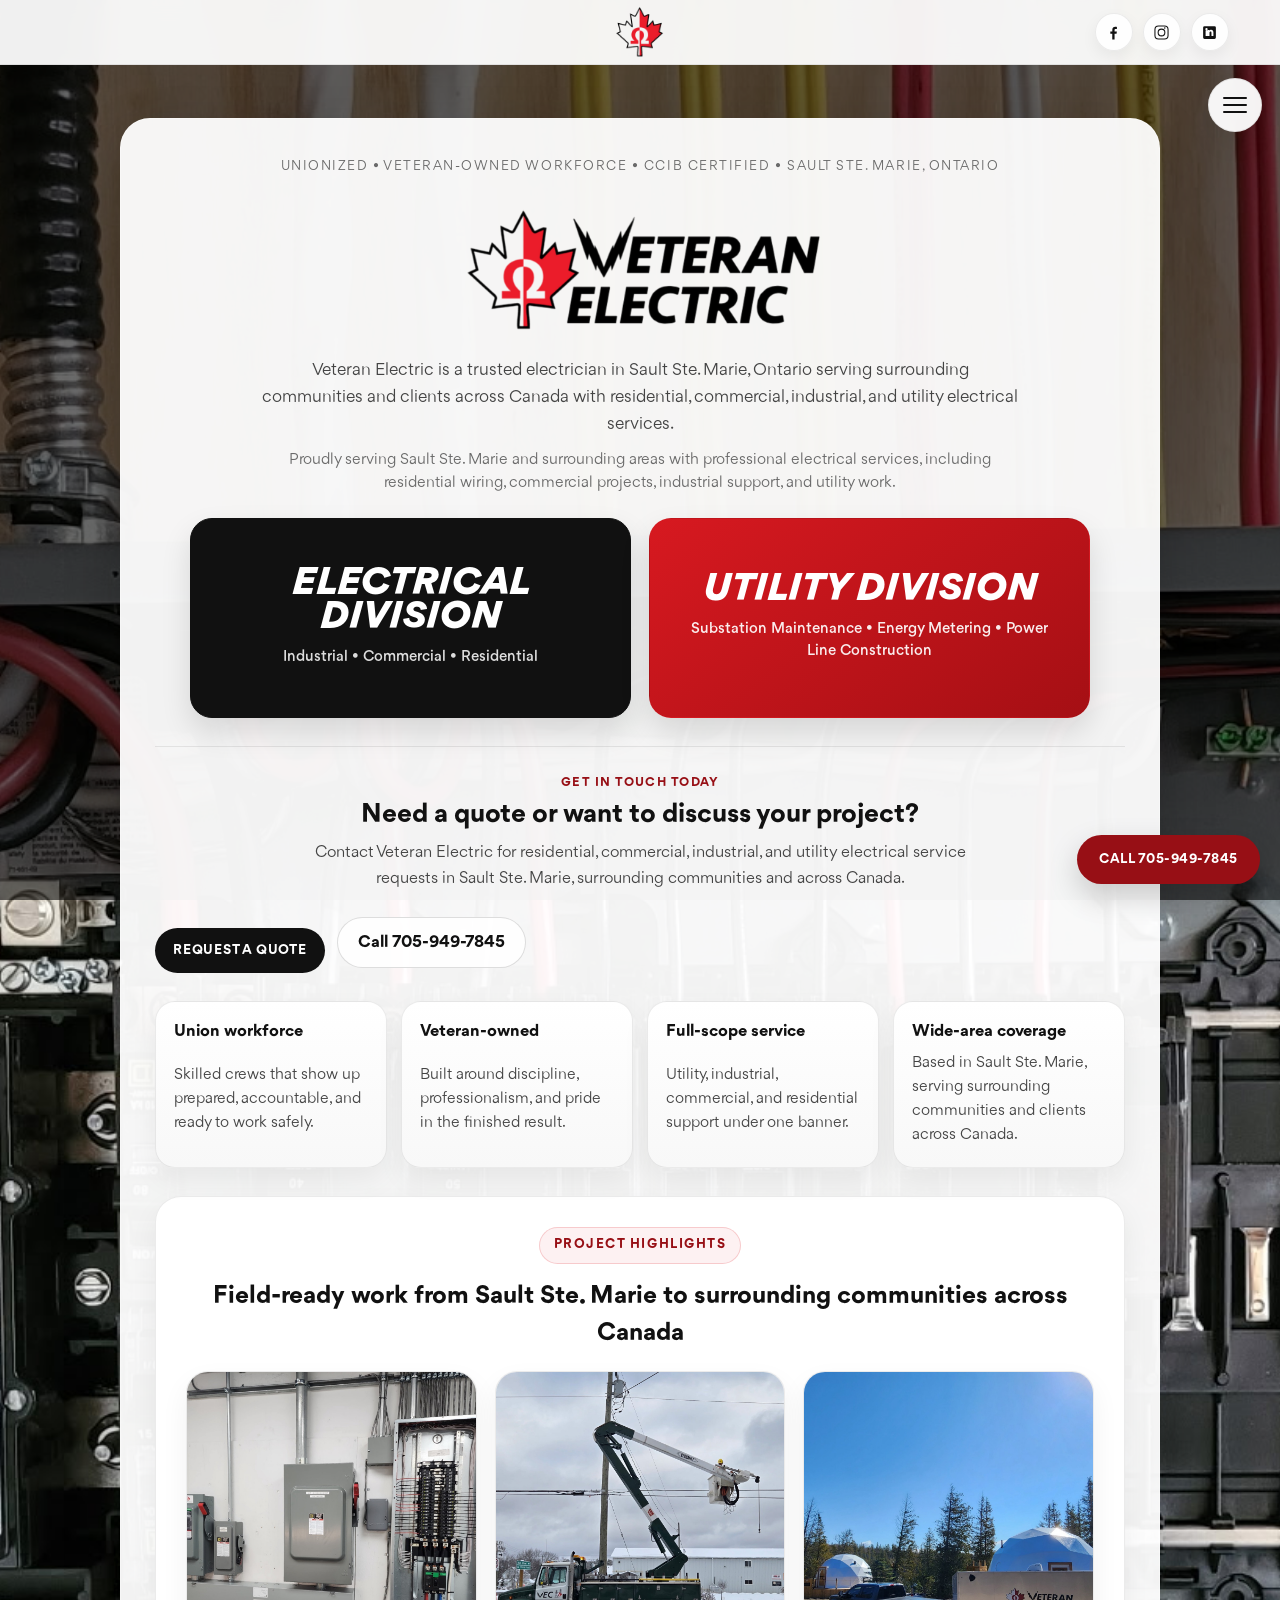
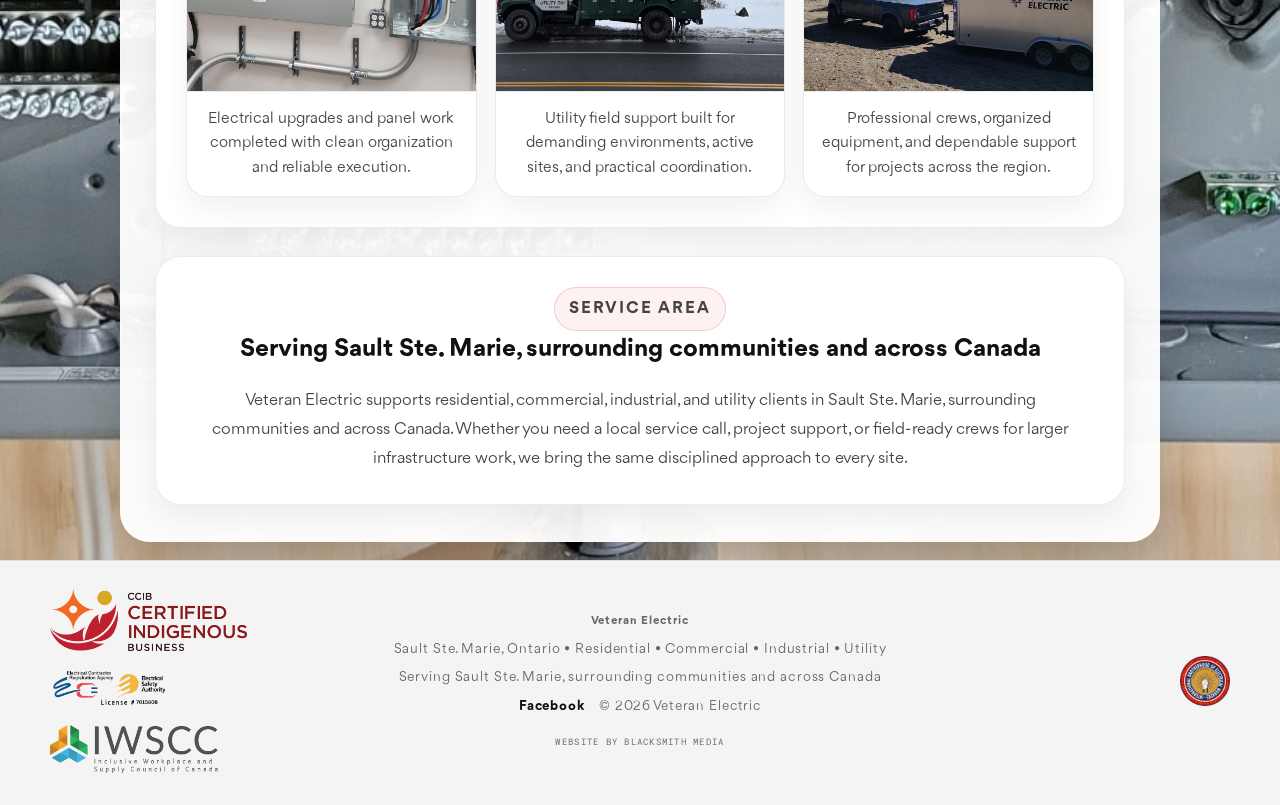
==== index.html @ 195249bc "Reduce page lag and refresh assets" ====
<!DOCTYPE html>
<html lang="en">
<head>
  <meta charset="UTF-8" />
  <meta name="viewport" content="width=device-width, initial-scale=1.0" />

  <title>Electrician in Sault Ste. Marie | Veteran Electric</title>
  <meta name="description" content="Veteran Electric is a trusted electrician in Sault Ste. Marie serving surrounding communities and clients across Canada with residential, commercial, industrial, and utility electrical services." />
  <meta name="robots" content="index, follow" />
  <meta name="theme-color" content="#d71920" />
  <link rel="canonical" href="https://veteranelectric.ca/" />

  <meta property="og:title" content="Electrician in Sault Ste. Marie | Veteran Electric" />
  <meta property="og:description" content="Trusted electrician in Sault Ste. Marie for residential, commercial, industrial, and utility electrical services." />
  <meta property="og:type" content="website" />
  <meta property="og:url" content="https://veteranelectric.ca/" />
  <meta property="og:image" content="https://veteranelectric.ca/veteranlogo.png" />

  <link href="https://fonts.googleapis.com/css2?family=Rajdhani:wght@600;700&display=swap" rel="stylesheet">
  <link href="https://fonts.googleapis.com/css2?family=Roboto+Mono:wght@400;500&display=swap" rel="stylesheet">

  <link rel="stylesheet" href="styles.css?v=20260420c" />
  <link rel="icon" type="image/png" href="favicon.png" />
  <link rel="apple-touch-icon" href="apple-touch-icon.png" />
  <link rel="manifest" href="site.webmanifest" />

  <script type="application/ld+json">
  {
    "@context": "https://schema.org",
    "@type": "Electrician",
    "name": "Veteran Electric",
    "url": "https://veteranelectric.ca/",
    "logo": "https://veteranelectric.ca/veteranlogo.png",
    "image": "https://veteranelectric.ca/veteranlogo.png",
    "telephone": "+1-705-949-7845",
    "sameAs": [
      "https://www.facebook.com/VeteranElectricCorp",
      "https://www.instagram.com/veteranelectric2022",
      "https://www.linkedin.com/company/veteran-electric-corp"
    ],
    "openingHoursSpecification": [
      {
        "@type": "OpeningHoursSpecification",
        "dayOfWeek": [
          "Monday",
          "Tuesday",
          "Wednesday",
          "Thursday",
          "Friday"
        ],
        "opens": "08:00",
        "closes": "20:00"
      },
      {
        "@type": "OpeningHoursSpecification",
        "dayOfWeek": "Saturday",
        "description": "By appointment"
      }
    ],
    "areaServed": [
      {
        "@type": "City",
        "name": "Sault Ste. Marie"
      },
      {
        "@type": "AdministrativeArea",
        "name": "Ontario"
      }
    ],
    "address": {
      "@type": "PostalAddress",
      "addressLocality": "Sault Ste. Marie",
      "addressRegion": "ON",
      "addressCountry": "CA"
    }
  }
  </script>
  <script type="application/ld+json">
  {
    "@context": "https://schema.org",
    "@type": "Organization",
    "name": "Veteran Electric",
    "url": "https://veteranelectric.ca/",
    "logo": "https://veteranelectric.ca/veteranlogo.png",
    "email": "recruitment@veteranelectric.ca",
    "telephone": "+1-705-949-7845",
    "sameAs": [
      "https://www.facebook.com/VeteranElectricCorp",
      "https://www.instagram.com/veteranelectric2022",
      "https://www.linkedin.com/company/veteran-electric-corp"
    ],
    "areaServed": [
      "Sault Ste. Marie",
      "Surrounding Communities",
      "Canada"
    ]
  }
  </script>
</head>

<body class="landing-page">
  <a class="skip-link" href="#main-content">Skip to content</a>

  <!-- TOP BANNER -->
  <header class="top-banner">
    <div class="banner-inner">
      <div></div>

      <a href="./" class="banner-logo-link">
        <img src="veteranlogo2.png" alt="Veteran Electric banner logo" class="banner-logo" width="512" height="512" decoding="async" />
      </a>

      <div class="top-social">
        <a href="https://www.facebook.com/VeteranElectricCorp" target="_blank" rel="noopener" aria-label="Facebook">
          <svg viewBox="0 0 24 24" aria-hidden="true">
            <path d="M13.5 22v-8.2h2.8l.42-3.2H13.5V8.56c0-.93.26-1.56 1.6-1.56h1.7V4.13c-.29-.04-1.28-.13-2.43-.13-2.41 0-4.06 1.47-4.06 4.18v2.42H7.5v3.2h2.76V22h3.24z"/>
          </svg>
        </a>
        <!-- Instagram -->
        <a href="https://www.instagram.com/veteranelectric2022" target="_blank" rel="noopener" aria-label="Instagram">
          <svg viewBox="0 0 24 24" aria-hidden="true">
            <path d="M7.75 2h8.5A5.75 5.75 0 0 1 22 7.75v8.5A5.75 5.75 0 0 1 16.25 22h-8.5A5.75 5.75 0 0 1 2 16.25v-8.5A5.75 5.75 0 0 1 7.75 2zm0 1.5A4.25 4.25 0 0 0 3.5 7.75v8.5A4.25 4.25 0 0 0 7.75 20.5h8.5a4.25 4.25 0 0 0 4.25-4.25v-8.5A4.25 4.25 0 0 0 16.25 3.5h-8.5zm8.88 1.12a1.13 1.13 0 1 1 0 2.26 1.13 1.13 0 0 1 0-2.26zM12 6.5A5.5 5.5 0 1 1 6.5 12 5.5 5.5 0 0 1 12 6.5zm0 1.5A4 4 0 1 0 16 12a4 4 0 0 0-4-4z"/>
          </svg>
        </a>

        <!-- LinkedIn -->
        <a href="https://www.linkedin.com/company/veteran-electric-corp" target="_blank" rel="noopener" aria-label="LinkedIn">
          <svg viewBox="0 0 24 24" aria-hidden="true">
            <path d="M19 3A2 2 0 0 1 21 5v14a2 2 0 0 1-2 2H5a2 2 0 0 1-2-2V5a2 2 0 0 1 2-2h14zm-9.75 6.25H6.5V17h2.75V9.25zM7.88 5.75a1.63 1.63 0 1 0 0 3.25 1.63 1.63 0 0 0 0-3.25zM17.5 11.9c0-2.47-1.32-3.62-3.08-3.62-1.42 0-2.06.78-2.4 1.33v-1.14H9.25c.03.72 0 8.53 0 8.53H12v-4.76c0-.25.02-.51.09-.69.2-.51.66-1.03 1.36-1.03.96 0 1.34.76 1.34 1.88V17h2.71v-5.1z"/>
          </svg>
        </a>
      </div>
    </div>
  </header>

  <!-- NAV -->
  <header class="site-header">
    <button class="menu-toggle" aria-label="Open menu" aria-expanded="false" aria-controls="site-menu" type="button">
      <span></span>
      <span></span>
      <span></span>
    </button>

    <nav class="site-menu" id="site-menu">
      <a href="./about/">About</a>
      <a href="./electrical/">Electrical Division</a>
      <a href="./utility/">Utility Division</a>
      <a href="./careers/">Careers</a>
      <a href="./contact/">Contact</a>
      <a class="menu-cta" href="./contact/">Request a Quote</a>
    </nav>
  </header>

  <!-- HERO -->
  <main class="landing-shell" id="main-content">
    <section class="hero">
      <div class="hero-inner">

        <p class="eyebrow">UNIONIZED • VETERAN-OWNED WORKFORCE • CCIB CERTIFIED • SAULT STE. MARIE, ONTARIO</p>

        <h1 class="seo-heading">Electrician in Sault Ste. Marie</h1>

        <img src="veteranlogo.png" alt="Veteran Electric logo" class="hero-logo" width="1172" height="388" decoding="async" />

        <p class="hero-text">
          Veteran Electric is a trusted electrician in Sault Ste. Marie, Ontario serving surrounding communities and clients across Canada with residential, commercial, industrial, and utility electrical services.
        </p>

        <p class="hero-sub">
          Proudly serving Sault Ste. Marie and surrounding areas with professional electrical services, including residential wiring, commercial projects, industrial support, and utility work.
        </p>

        <div class="division-buttons">
          <a class="division-card electrical" href="./electrical/" title="Electrical services in Sault Ste. Marie">
            <span class="division-label">Electrical Division</span>
            <span class="division-services">Industrial • Commercial • Residential</span>
          </a>

          <a class="division-card utility" href="./utility/" title="Utility electrical services in Sault Ste. Marie">
            <span class="division-label">Utility Division</span>
            <span class="division-services">Substation Maintenance • Energy Metering • Power Line Construction</span>
          </a>
        </div>

        <div class="hero-contact-cta">
          <span class="hero-contact-cta__eyebrow">Get in Touch Today</span>
          <h2 class="hero-contact-cta__title">Need a quote or want to discuss your project?</h2>
          <p class="hero-contact-cta__text">
            Contact Veteran Electric for residential, commercial, industrial, and utility electrical service requests in Sault Ste. Marie, surrounding communities and across Canada.
          </p>
          <div class="quote-actions">
            <a class="hero-contact-cta__button" href="./contact/">Request a Quote</a>
            <a class="quote-link-secondary" href="tel:+17059497845">Call 705-949-7845</a>
          </div>
        </div>

        <section class="home-proof-strip" aria-label="Why choose Veteran Electric">
          <div class="proof-card">
            <strong>Union workforce</strong>
            <span>Skilled crews that show up prepared, accountable, and ready to work safely.</span>
          </div>
          <div class="proof-card">
            <strong>Veteran-owned</strong>
            <span>Built around discipline, professionalism, and pride in the finished result.</span>
          </div>
          <div class="proof-card">
            <strong>Full-scope service</strong>
            <span>Utility, industrial, commercial, and residential support under one banner.</span>
          </div>
          <div class="proof-card">
            <strong>Wide-area coverage</strong>
            <span>Based in Sault Ste. Marie, serving surrounding communities and clients across Canada.</span>
          </div>
        </section>

        <section class="home-projects" aria-labelledby="project-highlights-title">
          <div class="section-heading section-heading--center">
            <p class="page-kicker">Project Highlights</p>
            <h2 id="project-highlights-title">Field-ready work from Sault Ste. Marie to surrounding communities across Canada</h2>
          </div>
          <div class="project-gallery project-gallery--three">
            <figure class="project-card">
              <img src="panel1.jpg" alt="Electrical panel installation by Veteran Electric" width="2048" height="1536" loading="lazy" decoding="async" />
              <figcaption>Electrical upgrades and panel work completed with clean organization and reliable execution.</figcaption>
            </figure>
            <figure class="project-card">
              <img src="utility2.jpg" alt="Veteran Electric utility infrastructure field work" width="2048" height="1536" loading="lazy" decoding="async" />
              <figcaption>Utility field support built for demanding environments, active sites, and practical coordination.</figcaption>
            </figure>
            <figure class="project-card">
              <img src="shopandtrailer.jpg" alt="Veteran Electric trailer and equipment" width="2048" height="1536" loading="lazy" decoding="async" />
              <figcaption>Professional crews, organized equipment, and dependable support for projects across the region.</figcaption>
            </figure>
          </div>
        </section>

        <section class="home-service-area" aria-labelledby="service-area-title">
          <div class="section-heading section-heading--center">
            <p class="page-kicker">Service Area</p>
            <h2 id="service-area-title">Serving Sault Ste. Marie, surrounding communities and across Canada</h2>
          </div>
          <p>
            Veteran Electric supports residential, commercial, industrial, and utility clients in Sault Ste. Marie,
            surrounding communities and across Canada. Whether you need a local service call, project support,
            or field-ready crews for larger infrastructure work, we bring the same disciplined approach to every site.
          </p>
        </section>

      </div>
    </section>
  </main>

  <!-- FLOATING CALL BUTTON -->
  <a class="floating-call" href="tel:+17059497845">Call 705-949-7845</a>

  <!-- FOOTER -->
<!-- FOOTER -->
<footer class="site-footer">
  <div class="footer-inner">
    <div class="footer-row">
      <div class="footer-left">
        <img src="ccib.png" alt="CCIB Certified Indigenous Business" width="2933" height="925" loading="lazy" decoding="async">
        <img src="ESA.png" alt="Electrical Safety Authority" width="1609" height="509" loading="lazy" decoding="async">
        <img src="iwscc.png" alt="Inclusive Workplace and Supply Council of Canada" width="628" height="179" loading="lazy" decoding="async">
      </div>

      <div class="footer-center">
        <strong>Veteran Electric</strong>
        <span class="footer-meta">Sault Ste. Marie, Ontario • Residential • Commercial • Industrial • Utility</span>
        <span class="footer-meta">Serving Sault Ste. Marie, surrounding communities and across Canada</span>
        <div class="footer-links">
          <a href="https://www.facebook.com/VeteranElectricCorp" target="_blank" rel="noopener">Facebook</a>
          <span>© 2026 Veteran Electric</span>
        </div>
        <a href="https://blacksmithmedia.ca" class="footer-credit">
          WEBSITE BY BLACKSMITH MEDIA
        </a>
      </div>

      <div class="footer-right">
        <img src="bi.png" alt="International Brotherhood of Electrical Workers" width="600" height="600" loading="lazy" decoding="async">
      </div>
    </div>
  </div>
</footer>

  <script src="script.js?v=20260420c"></script>
</body>
</html>
---- styles.css ----
@font-face {
  font-family: 'Gordita';
  src: url('./Gordita-Font/Gordita-Regular.otf') format('opentype');
  font-weight: 400;
  font-style: normal;
}

@font-face {
  font-family: 'Gordita';
  src: url('./Gordita-Font/Gordita-Medium.otf') format('opentype');
  font-weight: 500;
  font-style: normal;
}

@font-face {
  font-family: 'Gordita';
  src: url('./Gordita-Font/Gordita-Bold.otf') format('opentype');
  font-weight: 700;
  font-style: normal;
}

@font-face {
  font-family: 'Gordita';
  src: url('./Gordita-Font/Gordita-Black.otf') format('opentype');
  font-weight: 900;
  font-style: normal;
}

@font-face {
  font-family: 'Gordita';
  src: url('./Gordita-Font/Gordita-RegularItalic.otf') format('opentype');
  font-weight: 400;
  font-style: italic;
}

@font-face {
  font-family: 'Gordita';
  src: url('./Gordita-Font/Gordita-MediumItalic.otf') format('opentype');
  font-weight: 500;
  font-style: italic;
}

@font-face {
  font-family: 'Gordita';
  src: url('./Gordita-Font/Gordita-BoldItalic.otf') format('opentype');
  font-weight: 700;
  font-style: italic;
}

@font-face {
  font-family: 'Gordita';
  src: url('./Gordita-Font/Gordita-BlackItalic.otf') format('opentype');
  font-weight: 900;
  font-style: italic;
}

:root {
  --bg: #f3f3f3;
  --bg-soft: #ffffff;
  --surface: #ffffff;
  --surface-alt: #f8f8f8;
  --text: #111111;
  --text-soft: #444444;
  --text-muted: #6a6a6a;
  --red: #d71920;
  --red-dark: #b31218;
  --border: rgba(0, 0, 0, 0.08);
  --border-strong: rgba(0, 0, 0, 0.14);
  --shadow-soft: 0 12px 28px rgba(0, 0, 0, 0.06);
  --shadow: 0 18px 42px rgba(0, 0, 0, 0.1);
  --shadow-strong: 0 24px 56px rgba(0, 0, 0, 0.18);
  --radius: 24px;
  --radius-md: 18px;
  --radius-sm: 14px;
  --content-width: 1160px;
  --banner-height: 64px;
  --header-offset: 64px;
}

* {
  box-sizing: border-box;
  margin: 0;
  padding: 0;
}

html {
  width: 100%;
  min-height: 100%;
  scroll-behavior: smooth;
}

body {
  width: 100%;
  min-height: 100vh;
  font-family: 'Gordita', Arial, Helvetica, sans-serif;
  color: var(--text);
  line-height: 1.58;
  overflow-x: hidden;
  text-rendering: optimizeLegibility;
  -webkit-font-smoothing: antialiased;
  background:
    radial-gradient(circle at top, rgba(215, 25, 32, 0.045), transparent 38%),
    var(--bg);
  display: flex;
  flex-direction: column;
  transition: opacity 0.3s ease;
}

body.page-leave {
  opacity: 1;
}

body.landing-page,
body.inner-page,
body.electrical-page,
body.utility-page {
  min-height: 100vh;
  display: flex;
  flex-direction: column;
}

main,
.landing-shell,
.inner-wrap {
  flex: 1 0 auto;
}

img {
  display: block;
  max-width: 100%;
}

a {
  color: inherit;
  text-decoration: none;
}

a:focus-visible,
button:focus-visible,
input:focus-visible,
select:focus-visible,
textarea:focus-visible {
  outline: 3px solid rgba(215, 25, 32, 0.22);
  outline-offset: 3px;
}

.skip-link {
  position: absolute;
  left: 16px;
  top: -60px;
  background: #111111;
  color: #ffffff;
  padding: 12px 16px;
  border-radius: 999px;
  z-index: 2000;
  transition: top 0.2s ease;
}

.skip-link:focus {
  top: 16px;
}

.page-loader {
  position: fixed;
  inset: 0;
  background: var(--bg);
  display: flex;
  align-items: center;
  justify-content: center;
  z-index: 9999;
  transition: opacity 0.45s ease, visibility 0.45s ease;
}

body.loaded .page-loader {
  opacity: 0;
  visibility: hidden;
}

.loader-mark {
  width: 70px;
  height: 70px;
  border: 3px solid rgba(0, 0, 0, 0.1);
  border-top: 3px solid var(--red);
  border-radius: 50%;
  animation: spin 0.9s linear infinite;
}

@keyframes spin {
  to {
    transform: rotate(360deg);
  }
}

@keyframes fadeUp {
  from {
    opacity: 0;
    transform: translateY(18px);
  }
  to {
    opacity: 1;
    transform: translateY(0);
  }
}

/* =========================================
   TOP BANNER
========================================= */

.top-banner {
  position: fixed;
  top: 0;
  left: 0;
  width: 100%;
  z-index: 1200;
  background: rgba(255, 255, 255, 0.94);
  border-bottom: 1px solid var(--border);
  backdrop-filter: blur(10px);
  -webkit-backdrop-filter: blur(10px);
}

.banner-inner {
  position: relative;
  width: min(92%, 1280px);
  margin: 0 auto;
  min-height: var(--banner-height);
  display: flex;
  align-items: center;
  justify-content: center;
}

.banner-logo {
  position: absolute;
  left: 50%;
  top: 50%;
  transform: translate(-50%, -50%);
  width: auto;
  height: auto;
  max-width: 58px;
  max-height: 52px;
  object-fit: contain;
}

.top-social {
  position: absolute;
  right: 0;
  top: 50%;
  transform: translateY(-50%);
  display: flex;
  align-items: center;
  justify-content: flex-end;
  gap: 10px;
  min-width: 86px;
}

.top-social a {
  width: 38px;
  height: 38px;
  display: inline-flex;
  align-items: center;
  justify-content: center;
  border-radius: 999px;
  background: rgba(255, 255, 255, 0.92);
  border: 1px solid rgba(0, 0, 0, 0.08);
  color: #111111;
  box-shadow: 0 6px 16px rgba(0, 0, 0, 0.06);
  transition: transform 0.2s ease, background 0.2s ease, color 0.2s ease, box-shadow 0.2s ease;
}

.top-social a:hover,
.top-social a:focus-visible {
  transform: translateY(-1px);
  background: var(--red);
  color: #ffffff;
  box-shadow: 0 10px 20px rgba(0, 0, 0, 0.12);
}

.top-social svg {
  width: 17px;
  height: 17px;
  fill: currentColor;
  display: block;
}

/* =========================================
   FLOATING MENU
========================================= */

.site-header {
  position: fixed;
  top: var(--header-offset);
  right: 0;
  width: 100%;
  display: flex;
  justify-content: flex-end;
  align-items: flex-start;
  padding: 14px 18px;
  z-index: 1300;
  pointer-events: none;
}

.menu-toggle,
.site-menu {
  pointer-events: auto;
}

.menu-toggle {
  width: 54px;
  height: 54px;
  border: 1px solid var(--border);
  background: rgba(255, 255, 255, 0.95);
  border-radius: 999px;
  display: flex;
  flex-direction: column;
  justify-content: center;
  gap: 5px;
  padding: 0 14px;
  cursor: pointer;
  backdrop-filter: blur(10px);
  -webkit-backdrop-filter: blur(10px);
  box-shadow: var(--shadow-soft);
}

.menu-toggle span {
  display: block;
  width: 100%;
  height: 2px;
  background: #111111;
  border-radius: 999px;
  transition: all 0.25s ease;
}

.menu-toggle.open span:nth-child(1) {
  transform: translateY(7px) rotate(45deg);
}

.menu-toggle.open span:nth-child(2) {
  opacity: 0;
}

.menu-toggle.open span:nth-child(3) {
  transform: translateY(-7px) rotate(-45deg);
}

.site-menu {
  position: absolute;
  top: 70px;
  right: 18px;
  min-width: 220px;
  background: rgba(255, 255, 255, 0.98);
  border: 1px solid var(--border);
  border-radius: 18px;
  box-shadow: 0 18px 40px rgba(0, 0, 0, 0.12);
  padding: 12px;
  display: none;
  flex-direction: column;
  gap: 4px;
}

.site-menu.open {
  display: flex;
}

.site-menu a {
  color: #111111;
  font-weight: 500;
  padding: 14px;
  border-radius: 12px;
  transition: background 0.2s ease, color 0.2s ease;
}

.site-menu a:hover,
.site-menu a:focus-visible {
  background: #f3f3f3;
  color: var(--red);
}

/* =========================================
   LANDING PAGE
========================================= */

body.landing-page {
  background: url('mainbackground.jpg') center/cover no-repeat;
}

body.landing-page::before {
  content: "";
  position: fixed;
  inset: 0;
  background: rgba(0, 0, 0, 0.58);
  z-index: -1;
}

.landing-shell {
  min-height: 0;
  display: flex;
  align-items: flex-start;
  justify-content: center;
  padding: 118px 24px 18px;
}

.hero {
  width: 100%;
  display: flex;
  justify-content: center;
}

.hero-inner {
  width: 100%;
  max-width: 1040px;
  text-align: center;
  animation: fadeUp 0.8s ease;
  background: rgba(255, 255, 255, 0.95);
  border: 1px solid rgba(255, 255, 255, 0.32);
  border-radius: 30px;
  padding: 34px 32px 28px;
  box-shadow: 0 24px 56px rgba(0, 0, 0, 0.22);
}

.eyebrow {
  color: var(--text-muted);
  text-transform: uppercase;
  letter-spacing: 0.14em;
  font-size: 0.8rem;
  margin-bottom: 14px;
}

.hero-logo {
  width: min(430px, 58vw);
  margin: 0 auto 18px;
  height: auto;
}

.hero-text {
  max-width: 760px;
  margin: 0 auto;
  color: var(--text-soft);
  font-size: 1.04rem;
  line-height: 1.65;
  font-weight: 400;
}

.hero-sub {
  max-width: 760px;
  margin: 10px auto 22px;
  color: var(--text-muted);
  font-size: 0.94rem;
  line-height: 1.55;
  font-weight: 400;
}

.division-buttons {
  display: grid;
  grid-template-columns: repeat(2, minmax(280px, 1fr));
  gap: 18px;
  width: 100%;
  max-width: 900px;
  margin: 0 auto;
}

.division-card {
  display: flex;
  flex-direction: column;
  justify-content: center;
  align-items: center;
  min-height: 200px;
  padding: 30px 24px;
  border-radius: 22px;
  border: 1px solid transparent;
  box-shadow: 0 14px 30px rgba(0, 0, 0, 0.12);
  text-align: center;
  transition: transform 0.2s ease, box-shadow 0.2s ease, filter 0.22s ease;
  cursor: pointer;
}

.division-card:hover,
.division-card:focus-visible {
  transform: translateY(-4px);
  box-shadow: 0 10px 25px rgba(0, 0, 0, 0.15);
  filter: brightness(1.02);
}

.division-card.electrical {
  background: #111111;
  color: #ffffff;
  border-color: #111111;
}

.division-card.utility {
  background: linear-gradient(145deg, #d71920, #a50f14);
  color: #ffffff;
}

.division-label {
  font-weight: 900;
  font-style: italic;
  font-size: clamp(2.25rem, 2.9vw, 3rem);
  line-height: 0.92;
  text-transform: uppercase;
  margin-bottom: 12px;
}

.division-services {
  font-weight: 500;
  font-size: 0.91rem;
  line-height: 1.48;
  max-width: 92%;
}

.division-card.electrical .division-services {
  color: rgba(255, 255, 255, 0.86);
}

.division-card.utility .division-services {
  color: rgba(255, 255, 255, 0.92);
}

.home-support-grid {
  display: none !important;
}

/* =========================================
   INNER PAGE BASE
========================================= */

.inner-page,
.electrical-page,
.utility-page {
  background:
    radial-gradient(circle at top left, rgba(215, 25, 32, 0.05), transparent 32%),
    linear-gradient(180deg, #fbfbfb 0%, #f2f2f2 100%);
}

.inner-wrap {
  width: min(var(--content-width), calc(100% - 24px));
  margin: 0 auto;
  padding: 118px 0 40px;
}

.topbar {
  display: flex;
  align-items: center;
  justify-content: space-between;
  gap: 18px;
  margin-bottom: 30px;
}

.brand-lockup {
  display: inline-flex;
  align-items: center;
  gap: 14px;
}

.brand-lockup img {
  width: clamp(220px, 26vw, 340px);
  height: auto;
}

.back-link {
  display: inline-flex;
  align-items: center;
  justify-content: center;
  padding: 12px 18px;
  border-radius: 999px;
  background: rgba(255, 255, 255, 0.92);
  border: 1px solid var(--border-strong);
  color: #111111;
  font-weight: 700;
  white-space: nowrap;
  transition: transform 0.2s ease, border-color 0.2s ease, box-shadow 0.2s ease, background 0.2s ease;
}

.back-link:hover,
.back-link:focus-visible {
  transform: translateY(-1px);
  border-color: rgba(215, 25, 32, 0.26);
  background: #ffffff;
  box-shadow: var(--shadow-soft);
}

.page-kicker {
  display: inline-block;
  margin-bottom: 14px;
  padding: 7px 14px;
  border: 1px solid rgba(215, 25, 32, 0.18);
  border-radius: 999px;
  background: rgba(215, 25, 32, 0.06);
  color: var(--red-dark);
  font-size: 0.8rem;
  font-weight: 700;
  letter-spacing: 0.12em;
  text-transform: uppercase;
}

.page-intro,
.utility-intro {
  max-width: 900px;
  margin: 0 0 32px;
}

.page-intro h1,
.inner-wrap h1:first-of-type {
  font-size: clamp(2.3rem, 4.4vw, 4rem);
  line-height: 0.98;
  letter-spacing: -0.03em;
  margin-bottom: 16px;
  font-weight: 900;
}

.page-intro p,
.utility-intro p,
.inner-wrap > p {
  max-width: 900px;
  color: var(--text-soft);
  font-size: 1.06rem;
  line-height: 1.8;
}

/* =========================================
   UNIVERSAL IMAGE SYSTEMS
========================================= */

.page-image {
  width: 100%;
  max-width: 1100px;
  margin: 28px auto 32px;
  display: block;
  border-radius: 22px;
  border: 1px solid var(--border);
  box-shadow: var(--shadow);
  background: #ffffff;
}

.utility-gallery {
  display: grid;
  grid-template-columns: 1.15fr 0.9fr 1fr;
  gap: 18px;
  align-items: stretch;
  margin: 0 0 28px;
}

.utility-gallery img {
  width: 100%;
  height: 320px;
  object-fit: cover;
  overflow: clip;
  border-radius: 22px;
  border: 1px solid var(--border);
  box-shadow: var(--shadow);
  background: #ffffff;
}

.utility-gallery img:nth-child(2) {
  margin-top: 28px;
}

.utility-gallery img:nth-child(3) {
  margin-top: 10px;
}

.utility-gallery--hero {
  grid-template-columns: 1.15fr 0.85fr;
  gap: 24px;
  margin: 10px 0 28px;
}

.utility-gallery--hero img {
  height: 360px;
}

.utility-gallery--hero img:nth-child(2) {
  margin-top: 0;
}

.utility-gallery--staggered {
  grid-template-columns: 1fr 1.15fr 0.9fr;
  gap: 22px;
  margin: 28px 0;
  align-items: start;
}

.utility-gallery--staggered img:nth-child(1) {
  height: 220px;
  margin-top: 0;
}

.utility-gallery--staggered img:nth-child(2) {
  height: 320px;
  margin-top: 0;
}

.utility-gallery--staggered img:nth-child(3) {
  height: 250px;
  margin-top: 0;
}

.utility-split {
  display: grid;
  grid-template-columns: 1.15fr 0.85fr;
  gap: 28px;
  align-items: start;
  margin-top: 28px;
}

.utility-split__image,
.utility-split__content {
  min-width: 0;
}

.utility-side-image {
  margin: 0;
  height: 100%;
  min-height: 420px;
  object-fit: cover;
}

/* =========================================
   CONTENT SECTIONS
========================================= */

.section-block {
  margin: 0 0 28px;
  padding: 34px 34px 32px;
  background: rgba(255, 255, 255, 0.96);
  border: 1px solid var(--border);
  border-radius: 26px;
  box-shadow: var(--shadow-soft);
}

.section-block h2,
.inner-wrap h2 {
  font-size: clamp(1.45rem, 2.3vw, 2.2rem);
  line-height: 1.08;
  letter-spacing: -0.02em;
  margin-bottom: 16px;
  font-weight: 700;
}

.section-block h3,
.inner-wrap h3 {
  font-size: 1.14rem;
  line-height: 1.28;
  margin-bottom: 10px;
  font-weight: 700;
}

.section-block p {
  max-width: 900px;
  color: var(--text-soft);
  font-size: 1.02rem;
  line-height: 1.82;
  margin-bottom: 16px;
}

.section-block p:last-child {
  margin-bottom: 0;
}

/* =========================================
   CARDS / FEATURES
========================================= */

.service-grid {
  display: grid;
  grid-template-columns: repeat(3, minmax(0, 1fr));
  gap: 18px;
  margin-top: 18px;
}

.service-box {
  height: 100%;
  padding: 24px 22px;
  border-radius: 22px;
  background: linear-gradient(180deg, #151515, #0d0d0d);
  color: #ffffff;
  border: 1px solid rgba(255, 255, 255, 0.04);
  box-shadow: 0 14px 30px rgba(0, 0, 0, 0.14);
  transition: transform 0.28s ease, box-shadow 0.28s ease;
}

.service-box:hover {
  transform: translateY(-4px);
  box-shadow: 0 12px 28px rgba(0, 0, 0, 0.14);
}

.service-box h3 {
  margin: 0 0 12px;
  color: #ffffff;
}

.service-box p,
.service-box li {
  color: rgba(255, 255, 255, 0.88);
  font-size: 0.98rem;
  line-height: 1.72;
}

.feature-list {
  display: grid;
  grid-template-columns: repeat(2, minmax(0, 1fr));
  gap: 14px;
  margin-top: 18px;
}

.feature-list div {
  display: flex;
  align-items: flex-start;
  gap: 12px;
  min-height: 100%;
  padding: 17px 18px;
  border-radius: 18px;
  background: linear-gradient(180deg, #ffffff, #fafafa);
  border: 1px solid var(--border);
  color: #1b1b1b;
  box-shadow: 0 10px 22px rgba(0, 0, 0, 0.04);
  line-height: 1.58;
  font-size: 0.97rem;
  transition: transform 0.28s ease, box-shadow 0.28s ease;
}

.feature-list div:hover {
  transform: translateY(-4px);
  box-shadow: 0 12px 28px rgba(0, 0, 0, 0.14);
}

.feature-list div::before {
  content: "";
  width: 9px;
  height: 9px;
  margin-top: 0.43rem;
  flex: 0 0 9px;
  border-radius: 50%;
  background: var(--red);
}

/* =========================================
   FORMS / CONTACT
========================================= */

.contact-callout,
.contact-form {
  background: linear-gradient(180deg, #ffffff, #fbfbfb);
  border: 1px solid var(--border);
  border-radius: 22px;
  padding: 24px;
  box-shadow: var(--shadow-soft);
}

.contact-callout {
  transition: transform 0.28s ease, box-shadow 0.28s ease;
}

.contact-callout:hover {
  transform: translateY(-4px);
  box-shadow: 0 12px 28px rgba(0, 0, 0, 0.14);
}

.contact-callout-label {
  font-size: 0.84rem;
  text-transform: uppercase;
  letter-spacing: 0.08em;
  color: var(--text-soft);
  margin-bottom: 10px;
}

.contact-phone-main {
  display: inline-block;
  font-size: clamp(1.8rem, 4vw, 2.8rem);
  font-weight: 800;
  color: var(--red);
  line-height: 1;
}

.contact-phone-main:hover,
.contact-phone-main:focus-visible {
  text-decoration: underline;
}

.form-row {
  display: grid;
  grid-template-columns: repeat(2, minmax(0, 1fr));
  gap: 16px;
  margin-bottom: 16px;
}

.form-field {
  display: flex;
  flex-direction: column;
}

.form-field label {
  font-size: 0.88rem;
  font-weight: 700;
  margin-bottom: 8px;
  text-transform: uppercase;
  letter-spacing: 0.04em;
}

.form-field input,
.form-field select,
.form-field textarea {
  width: 100%;
  border: 1px solid var(--border-strong);
  border-radius: 14px;
  padding: 14px;
  font: inherit;
  background: #ffffff;
  color: var(--text);
}

.form-field textarea {
  resize: vertical;
  min-height: 150px;
}

.form-field input:focus,
.form-field select:focus,
.form-field textarea:focus {
  border-color: var(--red);
}

.form-submit {
  display: inline-block;
  background: #111111;
  color: #ffffff;
  border: none;
  border-radius: 999px;
  padding: 14px 22px;
  font: inherit;
  font-weight: 700;
  text-transform: uppercase;
  letter-spacing: 0.04em;
  cursor: pointer;
  transition: background 0.2s ease, transform 0.2s ease;
}

.form-submit:hover,
.form-submit:focus-visible {
  background: var(--red);
  transform: translateY(-1px);
}

.utility-contact-section {
  margin-top: 40px;
}

.utility-contact-form {
  margin-top: 16px;
}

/* =========================================
   CTA
========================================= */

.cta-strip {
  margin-top: 28px;
  padding: 32px 28px;
  text-align: center;
  border-radius: 28px;
  background: linear-gradient(135deg, #111111 0%, #1d1d1d 100%);
  color: #ffffff;
  box-shadow: 0 18px 40px rgba(0, 0, 0, 0.18);
}

.cta-strip h2 {
  margin: 0 0 12px;
  font-size: clamp(1.5rem, 3vw, 2.2rem);
  line-height: 1.08;
  color: #ffffff;
  text-transform: none;
}

.cta-strip p {
  margin: 0;
  color: rgba(255, 255, 255, 0.9);
  font-size: 1rem;
  line-height: 1.78;
}

.cta-strip a {
  color: #ffffff !important;
}

/* =========================================
   FLOATING CALL
========================================= */

.floating-call {
  position: fixed;
  right: 20px;
  bottom: 16px;
  background: #111111;
  color: #ffffff;
  padding: 14px 22px;
  border-radius: 999px;
  font-weight: 700;
  letter-spacing: 0.04em;
  text-transform: uppercase;
  font-size: 13px;
  box-shadow: 0 12px 30px rgba(0, 0, 0, 0.18);
  z-index: 999;
  transition: all 0.25s ease;
}

.floating-call:hover,
.floating-call:focus-visible {
  background: var(--red);
  transform: translateY(-2px);
}

/* =========================================
   FOOTER
========================================= */

.site-footer {
  width: 100%;
  background: #f3f3f3;
  color: #111111;
  padding: 22px 20px;
  margin-top: auto;
  border-top: 1px solid #e0e0e0;
  flex-shrink: 0;
}

.footer-inner {
  width: min(100%, 1180px);
  margin: 0 auto;
}

.footer-row {
  display: grid;
  grid-template-columns: auto 1fr auto;
  align-items: center;
  gap: 24px;
  width: 100%;
}

.footer-left,
.footer-right {
  display: flex;
  align-items: center;
}

.footer-left {
  justify-content: flex-start;
  gap: 18px;
}

.footer-center {
  text-align: center;
  color: #666666;
  font-size: 11px;
  letter-spacing: 0.08em;
  line-height: 1.6;
}

.footer-right {
  justify-content: flex-end;
}

.footer-logos {
  display: flex;
  justify-content: center;
  align-items: center;
  gap: 26px;
  flex-wrap: wrap;
  margin-bottom: 16px;
}

.footer-left img,
.footer-right img,
.footer-logos img,
.footer-ccib {
  width: auto;
  object-fit: contain;
  display: block;
}

.footer-left img[src*="ccib"],
.footer-right img[src*="ccib"],
.footer-logos img[src*="ccib"],
.footer-left img[src*="CCIB"],
.footer-right img[src*="CCIB"],
.footer-logos img[src*="CCIB"],
.footer-ccib {
  height: 60px;
}

.footer-left img[src*="ESA"],
.footer-right img[src*="ESA"],
.footer-logos img[src*="ESA"],
.footer-left img[src*="esa"],
.footer-right img[src*="esa"],
.footer-logos img[src*="esa"] {
  height: 38px;
}

.footer-left img[src*="bi"],
.footer-right img[src*="bi"],
.footer-logos img[src*="bi"],
.footer-left img[src*="BI"],
.footer-right img[src*="BI"],
.footer-logos img[src*="BI"] {
  height: 48px;
}

.footer-credit {
  display: inline-block;
  margin-top: 10px;
  font-family: 'Roboto Mono', monospace;
  font-size: 9px;
  letter-spacing: 0.14em;
  text-transform: uppercase;
  color: #6f6f6f;
  text-decoration: none;
}

.footer-credit:hover,
.footer-credit:focus-visible {
  color: #d71920;
}

/* =========================================
   JOBBER FORM
========================================= */

.jobber-form-wrap {
  margin-top: 25px;
  min-height: 650px;
}

.jobber-form-wrap iframe,
.jobber-form-wrap .clienthub-powered-by,
.jobber-form-wrap #61e9e856-d762-4080-9c9a-0759301c86dc-2421907,
.jobber-form-wrap #61e9e856-d762-4080-9c9a-0759301c86dc-1249405 {
  width: 100% !important;
}

.jobber-form-wrap iframe {
  min-height: 650px;
  border: none;
  background: #ffffff;
  border-radius: 18px;
}

/* =========================================
   ANIMATION HELPERS
========================================= */

.fade-in {
  opacity: 0;
  transform: translateY(18px);
  transition: opacity 0.8s ease, transform 0.8s ease;
}

.fade-in.visible,
.fade-in.appear {
  opacity: 1 !important;
  transform: translateY(0) !important;
}

/* =========================================
   ELECTRICAL PAGE
========================================= */

body.electrical-page {
  background:
    radial-gradient(circle at top left, rgba(0, 0, 0, 0.04), transparent 32%),
    linear-gradient(180deg, #f5f5f5 0%, #ececec 100%);
}

.electrical-page .inner-wrap {
  max-width: 1180px;
  background: transparent !important;
  box-shadow: none !important;
}

.electrical-page .topbar {
  background: rgba(24, 24, 24, 0.96);
  padding: 20px 22px;
  border-radius: 20px;
  margin-bottom: 30px;
  box-shadow: 0 14px 32px rgba(0, 0, 0, 0.14);
}

.electrical-page .electrical-hero {
  background: #ffffff;
  border: 1px solid var(--border);
  border-radius: 24px;
  padding: 36px 34px;
  box-shadow: var(--shadow-soft);
  margin-bottom: 28px;
}

.electrical-page .electrical-hero__content {
  max-width: 860px;
}

.electrical-page .electrical-gallery {
  background: #ffffff;
  padding: 18px;
  border-radius: 24px;
  border: 1px solid var(--border);
  box-shadow: var(--shadow-soft);
  margin-bottom: 28px;
}

.electrical-page .section-block {
  border-radius: 24px;
}

.electrical-page .section-block h2 {
  margin-bottom: 18px;
}

.electrical-page .electrical-split {
  display: grid;
  grid-template-columns: repeat(2, minmax(0, 1fr));
  gap: 22px;
}

.electrical-page .electrical-split__main {
  min-width: 0;
}

.electrical-page .electrical-form-section {
  padding: 30px 28px 24px;
}

.electrical-page .electrical-form-intro {
  max-width: 760px;
  margin-bottom: 18px;
}

.electrical-page .jobber-form-wrap {
  margin-top: 18px;
}

.electrical-page .jobber-form-wrap iframe {
  min-height: 760px;
}

/* =========================================
   UTILITY PAGE
========================================= */

body.utility-page {
  background:
    radial-gradient(circle at top left, rgba(215, 25, 32, 0.05), transparent 32%),
    linear-gradient(180deg, #faf6f6 0%, #f5f2f2 100%);
}

.utility-page .inner-wrap {
  max-width: 1180px;
  background: transparent !important;
  box-shadow: none !important;
}

.utility-page .topbar {
  background: rgba(24, 24, 24, 0.96);
  padding: 20px 22px;
  border-radius: 20px;
  margin-bottom: 30px;
  box-shadow: 0 14px 32px rgba(0, 0, 0, 0.14);
}

.utility-page .utility-hero {
  background: #ffffff;
  border: 1px solid rgba(215, 25, 32, 0.08);
  border-radius: 24px;
  padding: 38px 36px;
  box-shadow: 0 10px 28px rgba(0, 0, 0, 0.06);
  margin-bottom: 28px;
}

.utility-page .utility-hero__content {
  max-width: 860px;
}

.utility-page .utility-gallery-clean {
  background: #ffffff;
  border: 1px solid rgba(0, 0, 0, 0.06);
  border-radius: 24px;
  padding: 18px;
  box-shadow: 0 10px 28px rgba(0, 0, 0, 0.06);
  margin-bottom: 28px;
}

.utility-page .section-block {
  border-radius: 24px;
  border: 1px solid rgba(0, 0, 0, 0.06);
  box-shadow: 0 10px 28px rgba(0, 0, 0, 0.06);
}

.utility-page .utility-services-grid {
  margin-top: 18px;
}

.utility-page .utility-split-refined {
  align-items: stretch;
  gap: 24px;
  margin-top: 0;
  margin-bottom: 28px;
}

.utility-page .utility-split-refined .utility-split__image,
.utility-page .utility-split-refined .utility-split__content {
  min-width: 0;
}

.utility-page .utility-side-image {
  width: 100%;
  min-height: 100%;
  height: 100%;
  border-radius: 24px;
  border: 1px solid rgba(0, 0, 0, 0.06);
  box-shadow: 0 10px 28px rgba(0, 0, 0, 0.06);
  object-fit: cover;
}

.utility-page .utility-side-card {
  height: 100%;
  margin-bottom: 0;
}

.utility-page .utility-form-section {
  padding: 30px 28px 24px;
}

.utility-page .utility-form-intro {
  max-width: 760px;
  margin-bottom: 18px;
}

.utility-page .jobber-form-wrap {
  margin-top: 18px;
}

.utility-page .jobber-form-wrap iframe {
  min-height: 760px;
}

/* =========================================
   RESPONSIVE
========================================= */

@media (max-width: 1100px) {
  .landing-shell {
    padding-top: 122px;
  }

  .hero-logo {
    width: min(400px, 62vw);
  }

  .service-grid {
    grid-template-columns: repeat(2, minmax(0, 1fr));
  }
}

@media (max-width: 980px) {
  .inner-wrap {
    width: min(100%, calc(100% - 16px));
    padding-top: 112px;
    padding-bottom: 32px;
  }

  .topbar {
    flex-direction: column;
    align-items: flex-start;
    margin-bottom: 24px;
  }

  .utility-gallery,
  .utility-gallery--hero,
  .utility-gallery--staggered,
  .utility-split,
  .feature-list,
  .form-row,
  .electrical-page .electrical-split,
  .utility-page .utility-split-refined {
    grid-template-columns: 1fr;
  }

  .utility-gallery,
  .utility-gallery--staggered,
  .utility-gallery--hero {
    gap: 14px;
    margin-bottom: 24px;
  }

  .utility-gallery img,
  .utility-gallery--hero img,
  .utility-gallery--staggered img,
  .utility-gallery img:nth-child(2),
  .utility-gallery img:nth-child(3),
  .utility-side-image {
    height: 260px;
    min-height: 0;
    margin-top: 0;
  }

  .section-block {
    padding: 28px 24px;
    border-radius: 22px;
  }

  .electrical-page .topbar,
  .utility-page .topbar {
    padding: 18px 18px;
    margin-bottom: 24px;
  }

  .electrical-page .electrical-hero,
  .utility-page .utility-hero {
    padding: 26px 22px;
    border-radius: 20px;
    margin-bottom: 22px;
  }

  .electrical-page .electrical-gallery,
  .utility-page .utility-gallery-clean {
    padding: 14px;
    border-radius: 20px;
    margin-bottom: 22px;
  }

  .utility-page .utility-side-image {
    min-height: 320px;
  }

  .footer-row {
    grid-template-columns: 1fr;
    gap: 16px;
    text-align: center;
  }

  .footer-left,
  .footer-center,
  .footer-right {
    justify-content: center;
    text-align: center;
    width: 100%;
  }

  .footer-left {
    flex-wrap: wrap;
  }
}

@media (max-width: 900px) {
  .division-buttons,
  .service-grid {
    grid-template-columns: 1fr;
  }

  .landing-shell {
    padding-top: 112px;
    padding-bottom: 12px;
    align-items: flex-start;
  }

  .hero-inner {
    max-width: 100%;
    padding: 24px 18px 20px;
    border-radius: 20px;
  }

  .hero-logo {
    width: min(330px, 78vw);
  }

  .hero-text {
    font-size: 0.96rem;
    line-height: 1.56;
  }

  .hero-sub {
    font-size: 0.88rem;
    line-height: 1.48;
    margin: 10px auto 18px;
  }

  .division-buttons {
    gap: 14px;
    margin-top: 4px;
  }

  .division-card {
    min-height: 160px;
    padding: 24px 18px;
    border-radius: 18px;
  }

  .division-label {
    font-size: 2rem;
    margin-bottom: 10px;
  }

  .division-services {
    font-size: 0.88rem;
    line-height: 1.42;
    max-width: 100%;
  }
}

@media (max-width: 768px) {
  .site-footer {
    padding: 20px 14px;
    margin-top: 24px;
  }

  .footer-left img,
  .footer-right img,
  .footer-logos img {
    height: 40px;
  }

  .footer-left img[src*="ccib"],
  .footer-right img[src*="ccib"],
  .footer-logos img[src*="ccib"],
  .footer-left img[src*="CCIB"],
  .footer-right img[src*="CCIB"],
  .footer-logos img[src*="CCIB"],
  .footer-ccib {
    height: 50px;
  }

  .footer-left img[src*="ESA"],
  .footer-right img[src*="ESA"],
  .footer-logos img[src*="ESA"],
  .footer-left img[src*="esa"],
  .footer-right img[src*="esa"],
  .footer-logos img[src*="esa"] {
    height: 32px;
  }

  .footer-left img[src*="bi"],
  .footer-right img[src*="bi"],
  .footer-logos img[src*="bi"],
  .footer-left img[src*="BI"],
  .footer-right img[src*="BI"],
  .footer-logos img[src*="BI"] {
    height: 42px;
  }

  .footer-center {
    font-size: 10px;
    letter-spacing: 0.6px;
    line-height: 1.5;
  }

  .footer-credit {
    font-size: 8px;
    letter-spacing: 0.12em;
  }

  .floating-call {
    right: 12px;
    bottom: 12px;
    padding: 10px 16px;
    font-size: 10px;
    letter-spacing: 0.02em;
  }
}

@media (max-width: 640px) {
  :root {
    --banner-height: 54px;
    --header-offset: 54px;
  }

  .banner-inner {
    min-height: 54px;
    padding-right: 84px;
  }

  .banner-logo {
    max-width: 48px;
    max-height: 40px;
  }

  .top-social {
    right: 12px;
    gap: 6px;
  }

  .top-social a {
    width: 32px;
    height: 32px;
  }

  .top-social svg {
    width: 15px;
    height: 15px;
  }

  .site-header {
    top: 54px;
    padding: 10px 12px;
  }

  .menu-toggle {
    width: 46px;
    height: 46px;
  }

  .site-menu {
    right: 12px;
    top: 58px;
    min-width: 190px;
  }

  .landing-shell,
  .inner-wrap {
    padding-left: 14px;
    padding-right: 14px;
  }

  .landing-shell {
    padding-top: 96px;
    padding-bottom: 8px;
  }

  .hero-inner {
    padding: 18px 14px 16px;
    border-radius: 18px;
  }

  .eyebrow {
    font-size: 0.62rem;
    letter-spacing: 0.09em;
    line-height: 1.35;
    margin-bottom: 8px;
  }

  .hero-logo {
    width: min(270px, 80vw);
    margin-bottom: 10px;
  }

  .hero-text {
    font-size: 0.91rem;
    line-height: 1.5;
  }

  .hero-sub {
    font-size: 0.83rem;
    line-height: 1.42;
    margin: 8px auto 14px;
  }

  .division-card {
    min-height: 140px;
    padding: 20px 14px;
    border-radius: 16px;
  }

  .division-label {
    font-size: 1.8rem;
    margin-bottom: 8px;
  }

  .division-services {
    font-size: 0.82rem;
    line-height: 1.35;
  }

  .inner-wrap {
    width: min(100%, calc(100% - 12px));
    padding-top: 86px;
    padding-bottom: 24px;
  }

  .brand-lockup img {
    width: min(82vw, 300px);
  }

  .back-link {
    width: 100%;
    justify-content: center;
    padding: 11px 16px;
    font-size: 0.95rem;
  }

  .page-kicker {
    margin-bottom: 12px;
    padding: 6px 12px;
    font-size: 0.72rem;
    letter-spacing: 0.11em;
  }

  .page-intro,
  .utility-intro {
    margin-bottom: 22px;
  }

  .page-intro h1,
  .inner-wrap h1:first-of-type {
    font-size: clamp(2rem, 10vw, 2.7rem);
    line-height: 1;
    margin-bottom: 12px;
  }

  .page-intro p,
  .utility-intro p,
  .inner-wrap > p {
    font-size: 0.98rem;
    line-height: 1.72;
  }

  .utility-gallery,
  .utility-gallery--hero,
  .utility-gallery--staggered {
    gap: 12px;
    margin-bottom: 24px;
  }

  .utility-gallery img,
  .utility-gallery--hero img,
  .utility-gallery--staggered img,
  .utility-gallery--staggered img:nth-child(1),
  .utility-gallery--staggered img:nth-child(2),
  .utility-gallery--staggered img:nth-child(3),
  .utility-side-image,
  .page-image,
  .electrical-page .utility-gallery img,
  .electrical-page .utility-gallery img:nth-child(2),
  .electrical-page .utility-gallery img:nth-child(3),
  .utility-page .utility-gallery--hero img,
  .utility-page .utility-gallery--hero img:nth-child(2) {
    height: 220px;
    min-height: 0;
    margin-top: 0;
    border-radius: 18px;
  }

  .section-block {
    margin-bottom: 18px;
    padding: 22px 18px 20px;
    border-radius: 18px;
  }

  .section-block h2,
  .inner-wrap h2,
  .electrical-page .section-block h2,
  .utility-page .section-block h2 {
    margin-bottom: 12px;
    font-size: 1.34rem;
  }

  .section-block h3,
  .inner-wrap h3 {
    font-size: 1.03rem;
    margin-bottom: 8px;
  }

  .section-block p {
    margin-bottom: 14px;
    font-size: 0.96rem;
    line-height: 1.72;
  }

  .service-grid {
    gap: 12px;
    margin-top: 14px;
  }

  .service-box,
  .contact-form,
  .contact-callout {
    padding: 18px 16px;
    border-radius: 16px;
  }

  .service-box p,
  .service-box li {
    font-size: 0.93rem;
    line-height: 1.65;
  }

  .feature-list {
    grid-template-columns: 1fr;
    gap: 10px;
    margin-top: 14px;
  }

  .feature-list div {
    padding: 14px;
    border-radius: 14px;
    font-size: 0.93rem;
    line-height: 1.5;
  }

  .feature-list div::before {
    width: 8px;
    height: 8px;
    flex-basis: 8px;
    margin-top: 0.38rem;
  }

  .cta-strip {
    margin-top: 24px;
    padding: 24px 18px;
    border-radius: 18px;
  }

  .cta-strip h2 {
    font-size: 1.4rem;
    margin-bottom: 10px;
  }

  .cta-strip p {
    font-size: 0.95rem;
    line-height: 1.7;
  }

  .electrical-page .topbar,
  .utility-page .topbar {
    padding: 16px 14px;
    gap: 14px;
    margin-bottom: 18px;
    border-radius: 18px;
  }

  .electrical-page .electrical-hero,
  .utility-page .utility-hero {
    padding: 20px 16px;
    border-radius: 18px;
    margin-bottom: 18px;
  }

  .electrical-page .electrical-gallery,
  .utility-page .utility-gallery-clean {
    padding: 10px;
    border-radius: 18px;
    margin-bottom: 18px;
  }

  .electrical-page .section-block,
  .utility-page .section-block {
    padding: 20px 16px 18px;
    border-radius: 18px;
    margin-bottom: 18px;
  }

  .electrical-page .service-grid,
  .utility-page .service-grid {
    grid-template-columns: 1fr;
    gap: 12px;
  }

  .electrical-page .service-box,
  .utility-page .service-box {
    padding: 18px 16px;
    border-radius: 16px;
  }

  .electrical-page .electrical-form-section,
  .utility-page .utility-form-section {
    padding: 20px 16px 16px;
  }

  .electrical-page .jobber-form-wrap iframe,
  .utility-page .jobber-form-wrap iframe {
    min-height: 700px;
    border-radius: 14px;
  }

  .utility-page .utility-side-image {
    min-height: 220px;
    border-radius: 18px;
  }

  .site-footer {
    padding: 18px 12px;
    margin-top: 20px;
  }

  .footer-logos {
    gap: 16px;
    margin-bottom: 12px;
  }

  .footer-left {
    gap: 14px;
  }

  .footer-left img,
  .footer-right img,
  .footer-logos img {
    height: 36px;
  }

  .footer-left img[src*="ccib"],
  .footer-right img[src*="ccib"],
  .footer-logos img[src*="ccib"],
  .footer-left img[src*="CCIB"],
  .footer-right img[src*="CCIB"],
  .footer-logos img[src*="CCIB"],
  .footer-ccib {
    height: 44px;
  }

  .footer-left img[src*="ESA"],
  .footer-right img[src*="ESA"],
  .footer-logos img[src*="ESA"],
  .footer-left img[src*="esa"],
  .footer-right img[src*="esa"],
  .footer-logos img[src*="esa"] {
    height: 28px;
  }

  .footer-left img[src*="bi"],
  .footer-right img[src*="bi"],
  .footer-logos img[src*="bi"],
  .footer-left img[src*="BI"],
  .footer-right img[src*="BI"],
  .footer-logos img[src*="BI"] {
    height: 34px;
  }

  .footer-center {
    font-size: 8px;
    letter-spacing: 0.65px;
    line-height: 1.34;
  }

  .footer-credit {
    font-size: 8px;
    letter-spacing: 0.1em;
  }
}

@media (prefers-reduced-motion: reduce) {
  *,
  *::before,
  *::after {
    animation-duration: 0.01ms !important;
    animation-iteration-count: 1 !important;
    transition-duration: 0.01ms !important;
    scroll-behavior: auto !important;
  }
}/* =========================================
   FOOTER TRUE CENTER (DESKTOP FIX)
========================================= */

.footer-row {
  position: relative;
  display: flex;
  align-items: center;
  justify-content: space-between;
  width: 100%;
}

.footer-left {
  display: flex;
  align-items: center;
  gap: 18px;
}

.footer-right {
  display: flex;
  align-items: center;
}

/* This is the key part */
.footer-center {
  position: absolute;
  left: 50%;
  transform: translateX(-50%);
  text-align: center;
  color: #666666;
  font-size: 11px;
  line-height: 1.6;
  letter-spacing: 0.08em;
  width: max-content;
}

/* Footer logo sizing */
.footer-left img[src*="ccib"],
.footer-left img[src*="CCIB"] {
  height: 60px;
}

.footer-left img[src*="esa"],
.footer-left img[src*="ESA"] {
  height: 38px;
}

.footer-right img[src*="bi"],
.footer-right img[src*="BI"] {
  height: 48px;
}

/* Mobile footer goes back to stacked layout */
@media (max-width: 980px) {
  .footer-row {
    flex-direction: column;
    gap: 16px;
  }

  .footer-center {
    position: static;
    transform: none;
    width: 100%;
  }

  .footer-left,
  .footer-right {
    justify-content: center;
  }
}/* =========================================
   HOME HERO STACK + CONTACT CTA
========================================= */

.hero-stack {
  width: 100%;
  max-width: 1040px;
  margin: 0 auto;
  display: flex;
  flex-direction: column;
  align-items: center;
  gap: 18px;
}

.home-contact-box {
  width: 100%;
  max-width: 820px;
  display: block;
  text-align: center;
  background: rgba(255, 255, 255, 0.94);
  border: 1px solid rgba(255, 255, 255, 0.3);
  border-radius: 24px;
  padding: 22px 26px;
  box-shadow: 0 18px 42px rgba(0, 0, 0, 0.16);
  transition: transform 0.2s ease, box-shadow 0.2s ease, background 0.2s ease;
}

.home-contact-box:hover,
.home-contact-box:focus-visible {
  transform: translateY(-3px);
  box-shadow: 0 24px 48px rgba(0, 0, 0, 0.2);
  background: rgba(255, 255, 255, 0.98);
}

.home-contact-box__eyebrow {
  display: block;
  margin-bottom: 8px;
  color: var(--red-dark);
  text-transform: uppercase;
  letter-spacing: 0.12em;
  font-size: 0.76rem;
  font-weight: 700;
}

.home-contact-box__title {
  display: block;
  color: var(--text);
  font-size: clamp(1.15rem, 2vw, 1.5rem);
  line-height: 1.2;
  font-weight: 700;
  margin-bottom: 8px;
}

.home-contact-box__text {
  display: block;
  max-width: 700px;
  margin: 0 auto;
  color: var(--text-soft);
  font-size: 0.98rem;
  line-height: 1.65;
}

.home-contact-box__cta {
  display: inline-flex;
  align-items: center;
  justify-content: center;
  margin-top: 16px;
  padding: 12px 18px;
  border-radius: 999px;
  background: #111111;
  color: #ffffff;
  font-size: 0.82rem;
  font-weight: 700;
  text-transform: uppercase;
  letter-spacing: 0.06em;
  transition: background 0.2s ease, transform 0.2s ease;
}

.home-contact-box:hover .home-contact-box__cta,
.home-contact-box:focus-visible .home-contact-box__cta {
  background: var(--red);
  transform: translateY(-1px);
}

/* =========================================
   FOOTER DESKTOP SPACING IMPROVEMENT
========================================= */

@media (min-width: 981px) {
  .site-footer {
    padding: 28px 28px;
  }

  .footer-inner {
    max-width: 1320px;
  }

  .footer-row {
    min-height: 120px;
  }

  .footer-left {
    gap: 26px;
    padding-right: 24px;
  }

  .footer-right {
    padding-left: 24px;
  }

  .footer-center {
    min-width: 340px;
  }

  .footer-left img[src*="ccib"],
  .footer-left img[src*="CCIB"] {
    height: 70px;
  }

  .footer-left img[src*="esa"],
  .footer-left img[src*="ESA"] {
    height: 42px;
  }

  .footer-right img[src*="bi"],
  .footer-right img[src*="BI"] {
    height: 56px;
  }
}

@media (max-width: 900px) {
  .hero-stack {
    gap: 14px;
  }

  .home-contact-box {
    max-width: 100%;
    border-radius: 20px;
    padding: 18px 18px;
  }
}

@media (max-width: 640px) {
  .home-contact-box {
    padding: 16px 14px;
    border-radius: 18px;
  }

  .home-contact-box__eyebrow {
    font-size: 0.68rem;
  }

  .home-contact-box__title {
    font-size: 1.06rem;
  }

  .home-contact-box__text {
    font-size: 0.92rem;
    line-height: 1.55;
  }

  .home-contact-box__cta {
    margin-top: 14px;
    padding: 10px 14px;
    font-size: 0.76rem;
  }
}/* =========================================
   HERO CONTACT SECTION (COMBINED BOX)
========================================= */

.hero-contact-cta {
  margin-top: 28px;
  padding-top: 26px;
  border-top: 1px solid rgba(0, 0, 0, 0.08);
  text-align: center;
}

.hero-contact-cta__eyebrow {
  display: block;
  margin-bottom: 8px;
  color: var(--red-dark);
  text-transform: uppercase;
  letter-spacing: 0.12em;
  font-size: 0.76rem;
  font-weight: 700;
}

.hero-contact-cta__title {
  margin: 0 0 10px;
  color: var(--text);
  font-size: clamp(1.2rem, 2vw, 1.6rem);
  line-height: 1.2;
  font-weight: 700;
}

.hero-contact-cta__text {
  max-width: 700px;
  margin: 0 auto;
  color: var(--text-soft);
  font-size: 0.98rem;
  line-height: 1.65;
}

.hero-contact-cta__button {
  display: inline-flex;
  align-items: center;
  justify-content: center;
  margin-top: 16px;
  padding: 12px 18px;
  border-radius: 999px;
  background: #111111;
  color: #ffffff;
  font-size: 0.82rem;
  font-weight: 700;
  text-transform: uppercase;
  letter-spacing: 0.06em;
  transition: background 0.2s ease, transform 0.2s ease;
}

.hero-contact-cta__button:hover,
.hero-contact-cta__button:focus-visible {
  background: var(--red);
  transform: translateY(-1px);
}

/* =========================================
   HERO BOX PADDING IMPROVEMENT
========================================= */

.hero-inner {
  padding: 38px 34px 36px;
}

/* =========================================
   FOOTER DESKTOP SPACING FIX
========================================= */

@media (min-width: 981px) {
  .site-footer {
    padding: 30px 30px;
  }

  .footer-inner {
    max-width: 1320px;
    margin: 0 auto;
  }

  .footer-row {
    min-height: 120px;
  }

  .footer-left {
    gap: 28px;
    padding-right: 24px;
  }

  .footer-right {
    padding-left: 24px;
  }

  .footer-center {
    min-width: 360px;
  }

  .footer-left img[src*="ccib"],
  .footer-left img[src*="CCIB"] {
    height: 72px;
  }

  .footer-left img[src*="esa"],
  .footer-left img[src*="ESA"] {
    height: 44px;
  }

  .footer-right img[src*="bi"],
  .footer-right img[src*="BI"] {
    height: 58px;
  }
}/* =========================================
   FOOTER SPACING – FINAL DESKTOP TUNING
========================================= */

.site-footer {
  background: #f4f4f4;
  padding: 34px 30px 38px;
}

.footer-inner {
  max-width: 1320px;
  margin: 0 auto;
}

.footer-row {
  position: relative;
  display: flex;
  align-items: center;
  justify-content: space-between;
  min-height: 140px;
}

/* Left logos */
.footer-left {
  display: flex;
  align-items: center;
  gap: 34px;
  padding-right: 30px;
}

/* Right logo */
.footer-right {
  display: flex;
  align-items: center;
  padding-left: 30px;
}

/* Center text */
.footer-center {
  position: absolute;
  left: 50%;
  transform: translateX(-50%);
  text-align: center;
  color: #666;
  font-size: 11px;
  line-height: 1.8;
  letter-spacing: 0.08em;
  width: 420px;
}

/* Logo sizing */
.footer-left img[src*="ccib"],
.footer-left img[src*="CCIB"] {
  height: 78px;
}

.footer-left img[src*="esa"],
.footer-left img[src*="ESA"] {
  height: 48px;
}

.footer-right img[src*="bi"],
.footer-right img[src*="BI"] {
  height: 64px;
}

/* Credit line */
.footer-credit {
  display: inline-block;
  margin-top: 6px;
  font-size: 10px;
  letter-spacing: 0.18em;
  text-decoration: none;
  color: #888;
}

.footer-credit:hover {
  color: #d71920;
}

/* Mobile */
@media (max-width: 980px) {
  .footer-row {
    flex-direction: column;
    gap: 18px;
    min-height: auto;
  }

  .footer-center {
    position: static;
    transform: none;
    width: 100%;
  }

  .footer-left,
  .footer-right {
    justify-content: center;
    padding: 0;
  }
}/* =========================================
   CAREERS PAGE REFINEMENT
========================================= */

.careers-page {
  padding-bottom: 40px;
}

.careers-hero {
  max-width: 980px;
}

.careers-highlights .feature-list div {
  font-size: 1rem;
}

.careers-role-grid {
  margin-top: 20px;
}

.careers-split {
  display: grid;
  grid-template-columns: repeat(2, minmax(0, 1fr));
  gap: 22px;
  margin-bottom: 28px;
}

.careers-split-card {
  margin-bottom: 0;
  height: 100%;
}

.careers-cta {
  text-align: center;
}

.careers-contact-actions {
  margin-top: 22px;
  display: flex;
  justify-content: center;
  gap: 14px;
  flex-wrap: wrap;
}

.careers-contact-link {
  display: inline-flex;
  align-items: center;
  justify-content: center;
  padding: 14px 20px;
  border-radius: 999px;
  background: rgba(255, 255, 255, 0.12);
  border: 1px solid rgba(255, 255, 255, 0.14);
  color: #ffffff;
  font-weight: 700;
  line-height: 1;
  transition: transform 0.2s ease, background 0.2s ease, border-color 0.2s ease;
}

.careers-contact-link:hover,
.careers-contact-link:focus-visible {
  transform: translateY(-1px);
  background: var(--red);
  border-color: var(--red);
}

@media (max-width: 980px) {
  .careers-split {
    grid-template-columns: 1fr;
    gap: 18px;
  }
}

@media (max-width: 640px) {
  .careers-contact-actions {
    gap: 10px;
  }

  .careers-contact-link {
    width: 100%;
    padding: 13px 16px;
    font-size: 0.95rem;
  }
}

.top-social {
  position: absolute;
  right: 0;
  top: 50%;
  transform: translateY(-50%);
  display: flex;
  align-items: center;
  gap: 10px;
}

/* =========================================
   SEO + HERO TEXT FIX
========================================= */

.seo-heading {
  position: absolute;
  left: -9999px;
  top: auto;
  width: 1px;
  height: 1px;
  overflow: hidden;
}

.eyebrow {
  max-width: 1100px;
  margin: 0 auto 1.25rem;
  text-align: center;
  line-height: 1.5;
  letter-spacing: 0.12em;
  white-space: normal;
}

@media (max-width: 768px) {
  .eyebrow {
    font-size: 0.9rem;
    letter-spacing: 0.08em;
    line-height: 1.45;
    padding: 0 14px;
  }
}

/* =========================================
   FOOTER FINAL FIX
========================================= */

/* =========================================
   FOOTER UNIVERSAL FIX
========================================= */

.site-footer {
  width: 100%;
  background: #f4f4f4;
  color: #111111;
  padding: 28px 20px 32px;
  margin-top: auto;
  border-top: 1px solid #e0e0e0;
  flex-shrink: 0;
}

.footer-inner {
  width: min(100%, 1180px);
  margin: 0 auto;
}

.footer-row {
  position: static !important;
  display: grid !important;
  grid-template-columns: 1fr auto 1fr !important;
  align-items: center;
  gap: 24px;
  width: 100%;
}

.footer-left,
.footer-right {
  display: flex !important;
  align-items: center;
  gap: 18px;
}

.footer-left {
  justify-content: flex-start;
  flex-wrap: wrap;
}

.footer-right {
  justify-content: flex-end;
  flex-wrap: wrap;
}

.footer-center {
  position: static !important;
  left: auto !important;
  transform: none !important;
  width: auto !important;
  min-width: 0 !important;
  max-width: 520px;
  text-align: center;
  color: #666666;
  font-size: 11px;
  line-height: 1.7;
  letter-spacing: 0.08em;
  margin: 0 auto;
}

.footer-left img,
.footer-right img {
  width: auto;
  max-width: 100%;
  object-fit: contain;
  display: block;
}

.footer-left img[src*="ccib"],
.footer-left img[src*="CCIB"],
.footer-right img[src*="ccib"],
.footer-right img[src*="CCIB"] {
  height: 62px;
}

.footer-left img[src*="ESA"],
.footer-left img[src*="esa"],
.footer-right img[src*="ESA"],
.footer-right img[src*="esa"] {
  height: 38px;
}

.footer-left img[src*="iwscc"],
.footer-left img[src*="IWSCC"],
.footer-right img[src*="iwscc"],
.footer-right img[src*="IWSCC"] {
  height: 48px;
}

.footer-left img[src*="bi"],
.footer-left img[src*="BI"],
.footer-right img[src*="bi"],
.footer-right img[src*="BI"] {
  height: 50px;
}

.footer-credit {
  display: inline-block;
  margin-top: 8px;
  font-family: 'Roboto Mono', monospace;
  font-size: 9px;
  letter-spacing: 0.14em;
  text-transform: uppercase;
  color: #6f6f6f;
  text-decoration: none;
}

.footer-credit:hover,
.footer-credit:focus-visible {
  color: #d71920;
}

@media (max-width: 980px) {
  .footer-row {
    grid-template-columns: 1fr !important;
    gap: 16px;
    text-align: center;
  }

  .footer-left,
  .footer-center,
  .footer-right {
    justify-content: center !important;
    text-align: center;
    width: 100%;
  }

  .footer-left,
  .footer-right {
    flex-wrap: wrap;
  }
}

@media (max-width: 768px) {
  .site-footer {
    padding: 22px 14px 26px;
  }

  .footer-left img[src*="ccib"],
  .footer-left img[src*="CCIB"],
  .footer-right img[src*="ccib"],
  .footer-right img[src*="CCIB"] {
    height: 50px;
  }

  .footer-left img[src*="ESA"],
  .footer-left img[src*="esa"],
  .footer-right img[src*="ESA"],
  .footer-right img[src*="esa"] {
    height: 30px;
  }

  .footer-left img[src*="iwscc"],
  .footer-left img[src*="IWSCC"],
  .footer-right img[src*="iwscc"],
  .footer-right img[src*="IWSCC"] {
    height: 38px;
  }

  .footer-left img[src*="bi"],
  .footer-left img[src*="BI"],
  .footer-right img[src*="bi"],
  .footer-right img[src*="BI"] {
    height: 40px;
  }

  .footer-center {
    font-size: 9px;
    line-height: 1.55;
    letter-spacing: 0.06em;
  }
}/* =========================================
   LANDER IWSCC SIZE FIX
========================================= */

.footer-logos img[src*="iwscc"],
.footer-logos img[src*="IWSCC"] {
  height: 44px !important;
  width: auto !important;
  max-width: 220px !important;
  object-fit: contain;
}

@media (max-width: 768px) {
  .footer-logos img[src*="iwscc"],
  .footer-logos img[src*="IWSCC"] {
    height: 32px !important;
    max-width: 160px !important;
  }
}

/* =========================================
   JOBBER LINK BUTTON (NO EMBED)
========================================= */

.utility-contact-cta {
  margin-top: 20px;
  display: flex;
  justify-content: center;
}

.jobber-link-button {
  display: inline-flex;
  align-items: center;
  justify-content: center;
  padding: 14px 26px;
  border-radius: 999px;
  background: #111111;
  color: #ffffff;
  font-weight: 700;
  text-transform: uppercase;
  letter-spacing: 0.06em;
  font-size: 13px;
  text-decoration: none;
  transition: all 0.2s ease;
  box-shadow: 0 10px 24px rgba(0,0,0,0.15);
}

.jobber-link-button:hover {
  background: #d71920;
  transform: translateY(-2px);
}

/* =========================================
   FINAL UI POLISH
========================================= */

:root {
  --red: #c1121a;
  --red-dark: #970f15;
}

a:focus-visible,
button:focus-visible,
input:focus-visible,
select:focus-visible,
textarea:focus-visible {
  outline: 3px solid rgba(193, 18, 26, 0.28);
  outline-offset: 3px;
}

.top-social {
  min-width: 134px;
}

.menu-cta {
  background: #111111;
  color: #ffffff !important;
  text-align: center;
}

.menu-cta:hover,
.menu-cta:focus-visible {
  background: var(--red) !important;
  color: #ffffff !important;
}

.quote-actions {
  display: flex;
  flex-wrap: wrap;
  gap: 12px;
  align-items: center;
  justify-content: flex-start;
  margin-top: 20px;
}

.quote-actions--center {
  justify-content: center;
}

.quote-link-secondary {
  display: inline-flex;
  align-items: center;
  justify-content: center;
  min-height: 48px;
  padding: 12px 20px;
  border-radius: 999px;
  border: 1px solid rgba(17, 17, 17, 0.14);
  background: rgba(255, 255, 255, 0.92);
  color: #111111;
  font-weight: 700;
  transition: transform 0.2s ease, border-color 0.2s ease, box-shadow 0.2s ease;
}

.quote-link-secondary:hover,
.quote-link-secondary:focus-visible {
  transform: translateY(-1px);
  border-color: rgba(193, 18, 26, 0.32);
  box-shadow: var(--shadow-soft);
}

.quote-link-secondary--light {
  background: rgba(255, 255, 255, 0.12);
  border-color: rgba(255, 255, 255, 0.2);
  color: #ffffff;
}

.section-heading {
  margin-bottom: 18px;
}

.section-heading--center {
  text-align: center;
}

.home-proof-strip {
  display: grid;
  grid-template-columns: repeat(4, minmax(0, 1fr));
  gap: 14px;
  margin-top: 28px;
}

.proof-card {
  display: grid;
  gap: 10px;
  padding: 20px 18px;
  border-radius: 20px;
  background: linear-gradient(180deg, #ffffff, #f8f8f8);
  border: 1px solid var(--border);
  box-shadow: var(--shadow-soft);
  text-align: left;
}

.proof-card strong {
  font-size: 1rem;
  line-height: 1.2;
}

.proof-card span {
  color: var(--text-soft);
  font-size: 0.94rem;
  line-height: 1.6;
}

.home-projects,
.home-service-area {
  margin-top: 28px;
  padding: 30px;
  border-radius: 26px;
  background: rgba(255, 255, 255, 0.95);
  border: 1px solid var(--border);
  box-shadow: var(--shadow-soft);
}

.home-service-area p {
  max-width: 860px;
  margin: 0 auto;
  color: var(--text-soft);
  font-size: 1rem;
  line-height: 1.8;
}

.project-gallery {
  display: grid;
  gap: 18px;
}

.project-gallery--three {
  grid-template-columns: repeat(3, minmax(0, 1fr));
}

.project-gallery-shell > figure,
.utility-gallery > figure {
  margin: 0;
}

.project-card {
  overflow: hidden;
  border-radius: 22px;
  border: 1px solid var(--border);
  background: #ffffff;
  box-shadow: var(--shadow-soft);
}

.project-card img {
  width: 100%;
  height: 320px;
  object-fit: cover;
  border-bottom: 1px solid var(--border);
}

.project-card--tall img {
  height: 100%;
  min-height: 420px;
}

.project-card figcaption {
  padding: 15px 16px 16px;
  color: var(--text-soft);
  font-size: 0.94rem;
  line-height: 1.6;
}

.utility-gallery > figure:nth-child(2) {
  margin-top: 28px;
}

.utility-gallery > figure:nth-child(3) {
  margin-top: 10px;
}

.utility-gallery--hero > figure:nth-child(2) {
  margin-top: 0;
}

.utility-gallery--hero .project-card img {
  height: 360px;
}

.utility-split__image .project-card {
  height: 100%;
}

.quote-strip {
  text-align: center;
}

.footer-center {
  display: grid;
  gap: 8px;
}

.footer-meta {
  display: block;
  color: #666666;
  font-size: 0.82rem;
  line-height: 1.55;
}

.footer-links {
  display: flex;
  flex-wrap: wrap;
  justify-content: center;
  gap: 8px 14px;
  color: #666666;
  font-size: 0.8rem;
}

.footer-links a {
  color: #111111;
  font-weight: 600;
}

.footer-links a:hover,
.footer-links a:focus-visible {
  color: var(--red);
}

.floating-call {
  background: var(--red-dark);
}

@media (max-width: 1100px) {
  .home-proof-strip {
    grid-template-columns: repeat(2, minmax(0, 1fr));
  }

  .project-gallery--three {
    grid-template-columns: 1fr;
  }
}

@media (max-width: 768px) {
  .hero-inner,
  .home-projects,
  .home-service-area {
    padding: 24px 20px;
  }

  .home-proof-strip {
    grid-template-columns: 1fr;
  }

  .quote-actions {
    flex-direction: column;
  }

  .quote-actions a,
  .quote-link-secondary {
    width: 100%;
  }

  .top-social {
    min-width: 126px;
  }

  .top-social a {
    width: 36px;
    height: 36px;
  }

  .project-card img,
  .utility-gallery--hero .project-card img {
    height: 250px;
  }
}
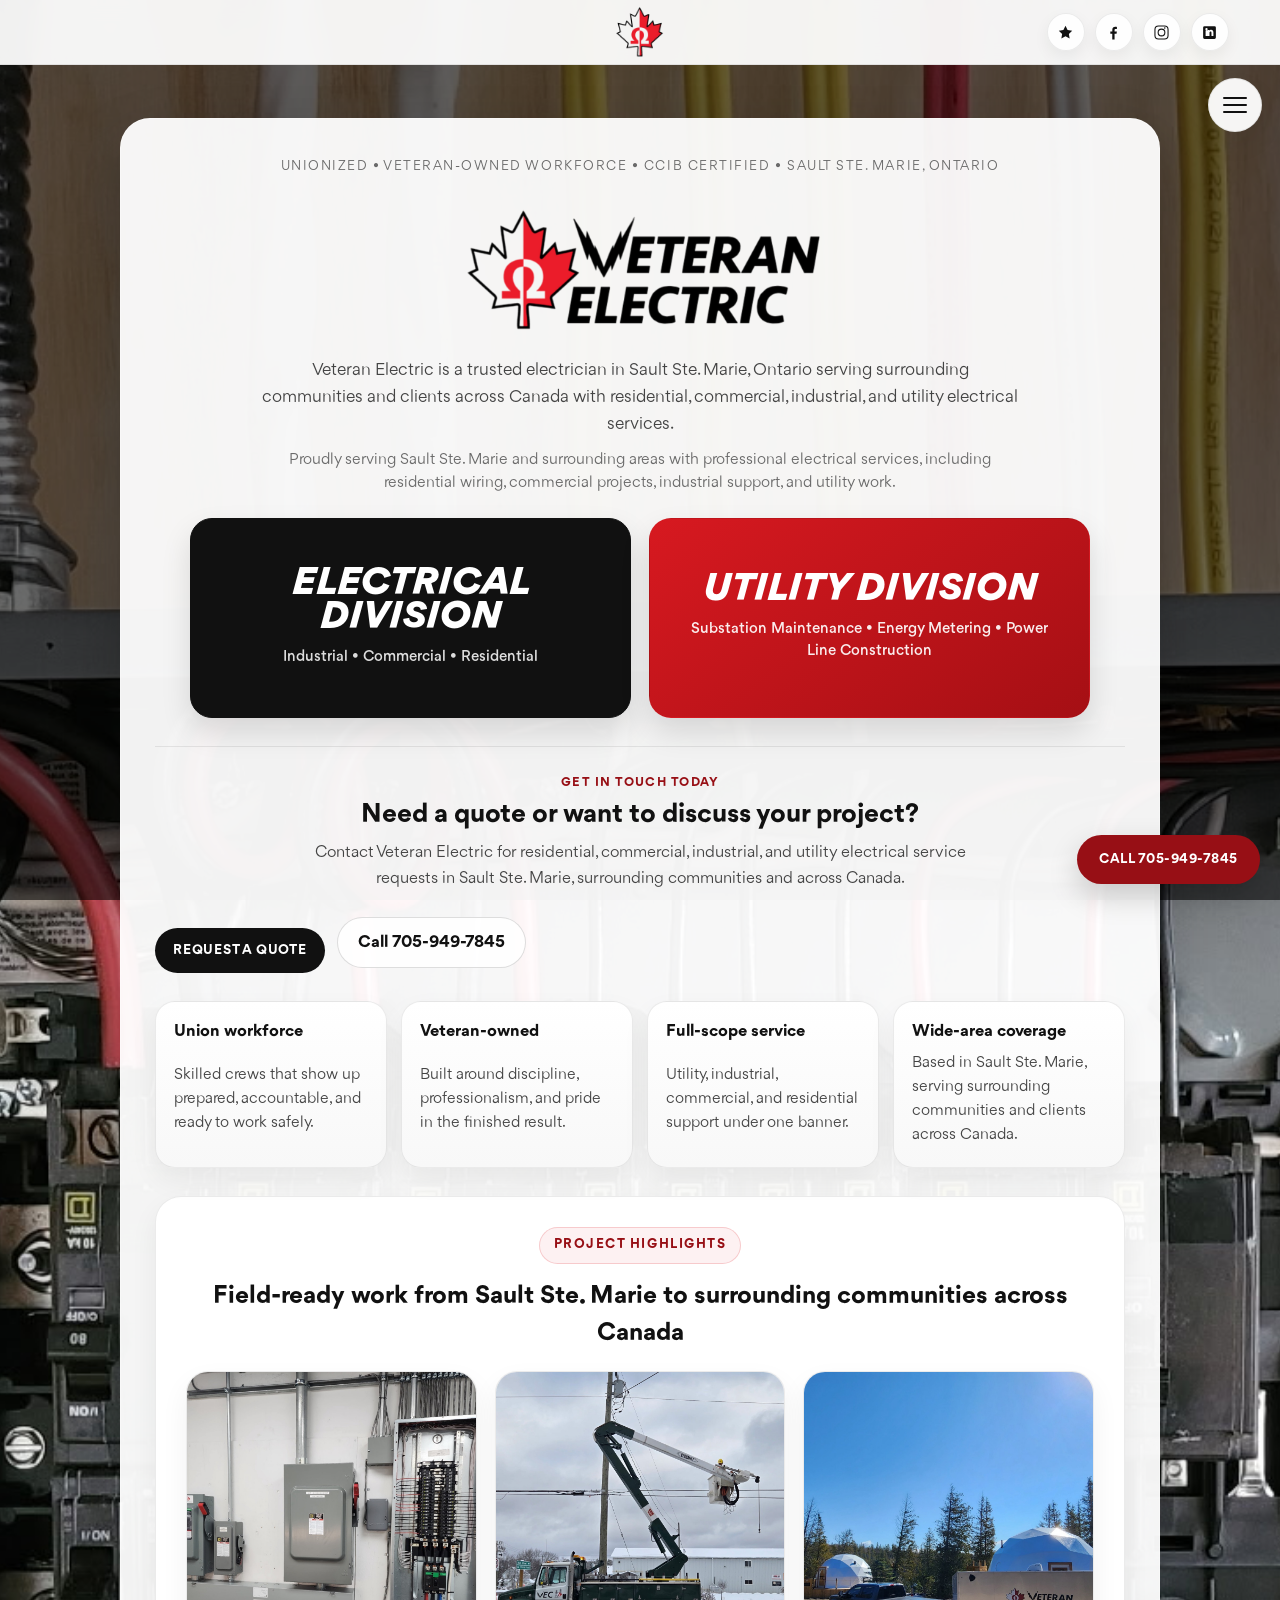
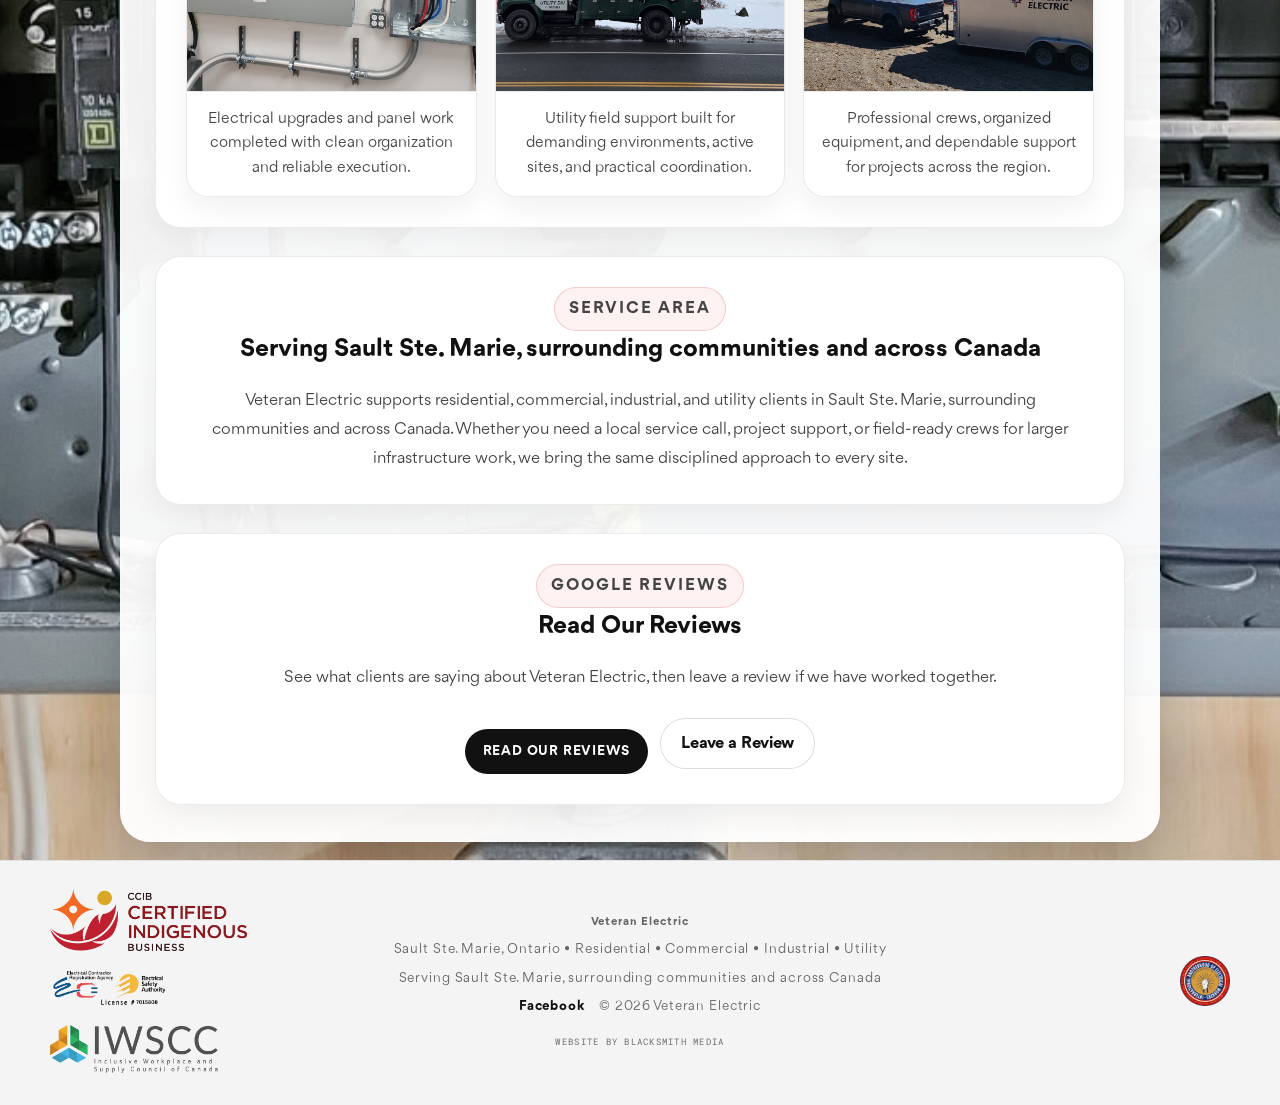
==== commit d2f4d5ce: "Add Google review links and home review section" ====
--- a/index.html
+++ b/index.html
@@ -111,6 +111,11 @@
       </a>
 
       <div class="top-social">
+        <a href="https://g.page/r/Cc1NlknMTAOdEAE/review" target="_blank" rel="noopener" aria-label="Google Reviews">
+          <svg viewBox="0 0 24 24" aria-hidden="true">
+            <path d="M12 2.5l2.93 5.94 6.56.95-4.74 4.62 1.12 6.53L12 17.46 6.13 20.54l1.12-6.53L2.5 9.39l6.56-.95L12 2.5z"/>
+          </svg>
+        </a>
         <a href="https://www.facebook.com/VeteranElectricCorp" target="_blank" rel="noopener" aria-label="Facebook">
           <svg viewBox="0 0 24 24" aria-hidden="true">
             <path d="M13.5 22v-8.2h2.8l.42-3.2H13.5V8.56c0-.93.26-1.56 1.6-1.56h1.7V4.13c-.29-.04-1.28-.13-2.43-.13-2.41 0-4.06 1.47-4.06 4.18v2.42H7.5v3.2h2.76V22h3.24z"/>
@@ -246,6 +251,20 @@
           </p>
         </section>
 
+        <section class="home-reviews" aria-labelledby="reviews-title">
+          <div class="section-heading section-heading--center">
+            <p class="page-kicker">Google Reviews</p>
+            <h2 id="reviews-title">Read Our Reviews</h2>
+          </div>
+          <p>
+            See what clients are saying about Veteran Electric, then leave a review if we have worked together.
+          </p>
+          <div class="quote-actions quote-actions--center">
+            <a class="hero-contact-cta__button" href="https://g.page/r/Cc1NlknMTAOdEAE/review" target="_blank" rel="noopener">Read Our Reviews</a>
+            <a class="quote-link-secondary" href="https://g.page/r/Cc1NlknMTAOdEAE/review" target="_blank" rel="noopener">Leave a Review</a>
+          </div>
+        </section>
+
       </div>
     </section>
   </main>
--- a/styles.css
+++ b/styles.css
@@ -2757,7 +2757,7 @@
 }
 
 .top-social {
-  min-width: 134px;
+  min-width: 178px;
 }
 
 .menu-cta {
@@ -2850,7 +2850,8 @@
 }
 
 .home-projects,
-.home-service-area {
+.home-service-area,
+.home-reviews {
   margin-top: 28px;
   padding: 30px;
   border-radius: 26px;
@@ -2861,6 +2862,18 @@
 
 .home-service-area p {
   max-width: 860px;
+  margin: 0 auto;
+  color: var(--text-soft);
+  font-size: 1rem;
+  line-height: 1.8;
+}
+
+.home-reviews {
+  text-align: center;
+}
+
+.home-reviews p {
+  max-width: 760px;
   margin: 0 auto;
   color: var(--text-soft);
   font-size: 1rem;
@@ -2980,7 +2993,8 @@
 @media (max-width: 768px) {
   .hero-inner,
   .home-projects,
-  .home-service-area {
+  .home-service-area,
+  .home-reviews {
     padding: 24px 20px;
   }
 
@@ -2998,7 +3012,7 @@
   }
 
   .top-social {
-    min-width: 126px;
+    min-width: 166px;
   }
 
   .top-social a {
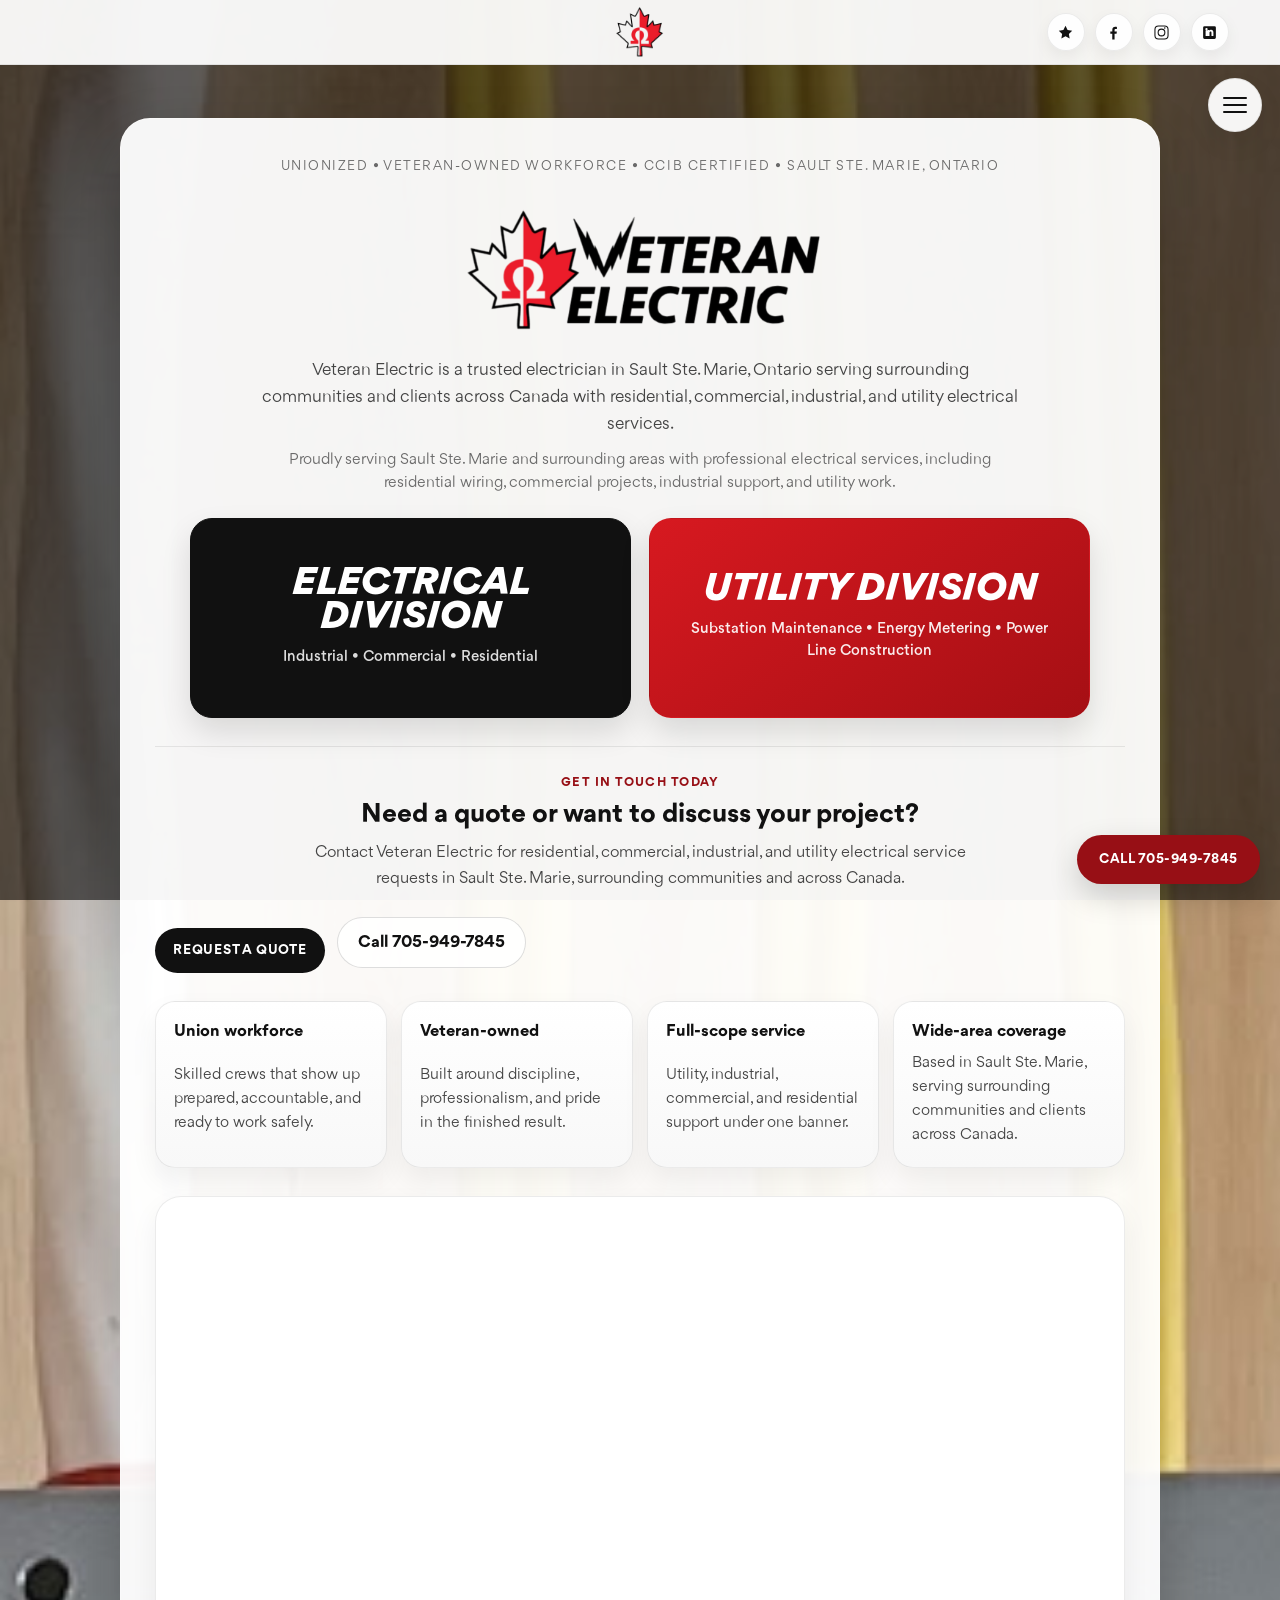
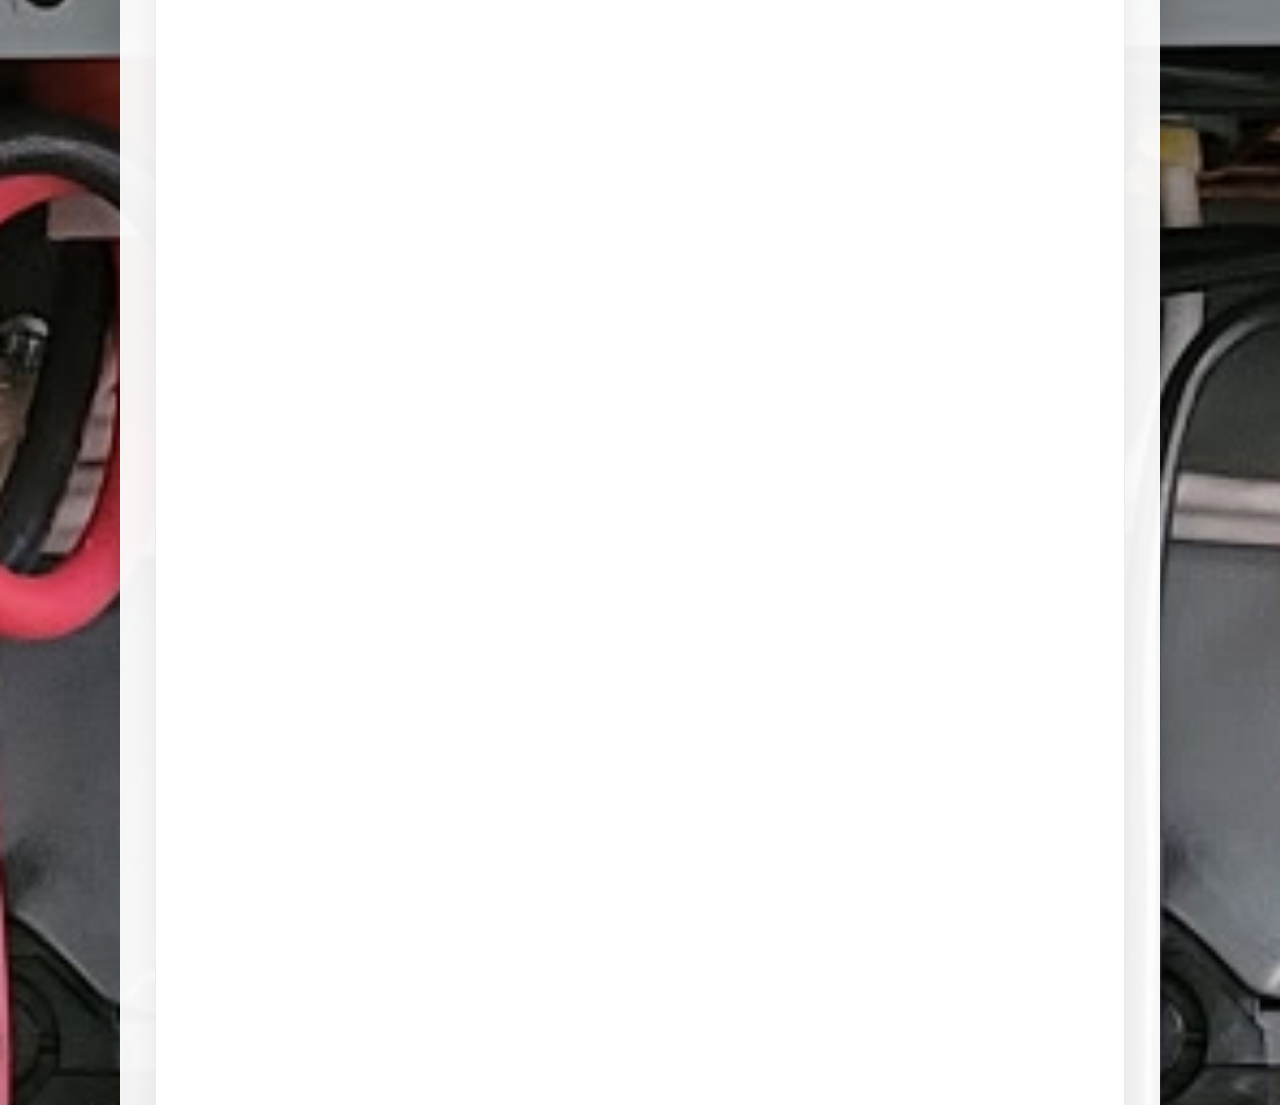
==== commit 0caf8b47: "Trim remaining font and rendering overhead" ====
--- a/index.html
+++ b/index.html
@@ -16,7 +16,6 @@
   <meta property="og:url" content="https://veteranelectric.ca/" />
   <meta property="og:image" content="https://veteranelectric.ca/veteranlogo.png" />
 
-  <link href="https://fonts.googleapis.com/css2?family=Rajdhani:wght@600;700&display=swap" rel="stylesheet">
   <link href="https://fonts.googleapis.com/css2?family=Roboto+Mono:wght@400;500&display=swap" rel="stylesheet">
 
   <link rel="stylesheet" href="styles.css?v=20260420c" />
--- a/styles.css
+++ b/styles.css
@@ -3,6 +3,7 @@
   src: url('./Gordita-Font/Gordita-Regular.otf') format('opentype');
   font-weight: 400;
   font-style: normal;
+  font-display: swap;
 }
 
 @font-face {
@@ -10,6 +11,7 @@
   src: url('./Gordita-Font/Gordita-Medium.otf') format('opentype');
   font-weight: 500;
   font-style: normal;
+  font-display: swap;
 }
 
 @font-face {
@@ -17,6 +19,7 @@
   src: url('./Gordita-Font/Gordita-Bold.otf') format('opentype');
   font-weight: 700;
   font-style: normal;
+  font-display: swap;
 }
 
 @font-face {
@@ -24,6 +27,7 @@
   src: url('./Gordita-Font/Gordita-Black.otf') format('opentype');
   font-weight: 900;
   font-style: normal;
+  font-display: swap;
 }
 
 @font-face {
@@ -31,6 +35,7 @@
   src: url('./Gordita-Font/Gordita-RegularItalic.otf') format('opentype');
   font-weight: 400;
   font-style: italic;
+  font-display: swap;
 }
 
 @font-face {
@@ -38,6 +43,7 @@
   src: url('./Gordita-Font/Gordita-MediumItalic.otf') format('opentype');
   font-weight: 500;
   font-style: italic;
+  font-display: swap;
 }
 
 @font-face {
@@ -45,6 +51,7 @@
   src: url('./Gordita-Font/Gordita-BoldItalic.otf') format('opentype');
   font-weight: 700;
   font-style: italic;
+  font-display: swap;
 }
 
 @font-face {
@@ -52,6 +59,7 @@
   src: url('./Gordita-Font/Gordita-BlackItalic.otf') format('opentype');
   font-weight: 900;
   font-style: italic;
+  font-display: swap;
 }
 
 :root {
@@ -214,8 +222,6 @@
   z-index: 1200;
   background: rgba(255, 255, 255, 0.94);
   border-bottom: 1px solid var(--border);
-  backdrop-filter: blur(10px);
-  -webkit-backdrop-filter: blur(10px);
 }
 
 .banner-inner {
@@ -315,8 +321,6 @@
   gap: 5px;
   padding: 0 14px;
   cursor: pointer;
-  backdrop-filter: blur(10px);
-  -webkit-backdrop-filter: blur(10px);
   box-shadow: var(--shadow-soft);
 }
 
@@ -724,6 +728,8 @@
   border: 1px solid var(--border);
   border-radius: 26px;
   box-shadow: var(--shadow-soft);
+  content-visibility: auto;
+  contain-intrinsic-size: 1px 700px;
 }
 
 .section-block h2,
@@ -2858,6 +2864,8 @@
   background: rgba(255, 255, 255, 0.95);
   border: 1px solid var(--border);
   box-shadow: var(--shadow-soft);
+  content-visibility: auto;
+  contain-intrinsic-size: 1px 720px;
 }
 
 .home-service-area p {
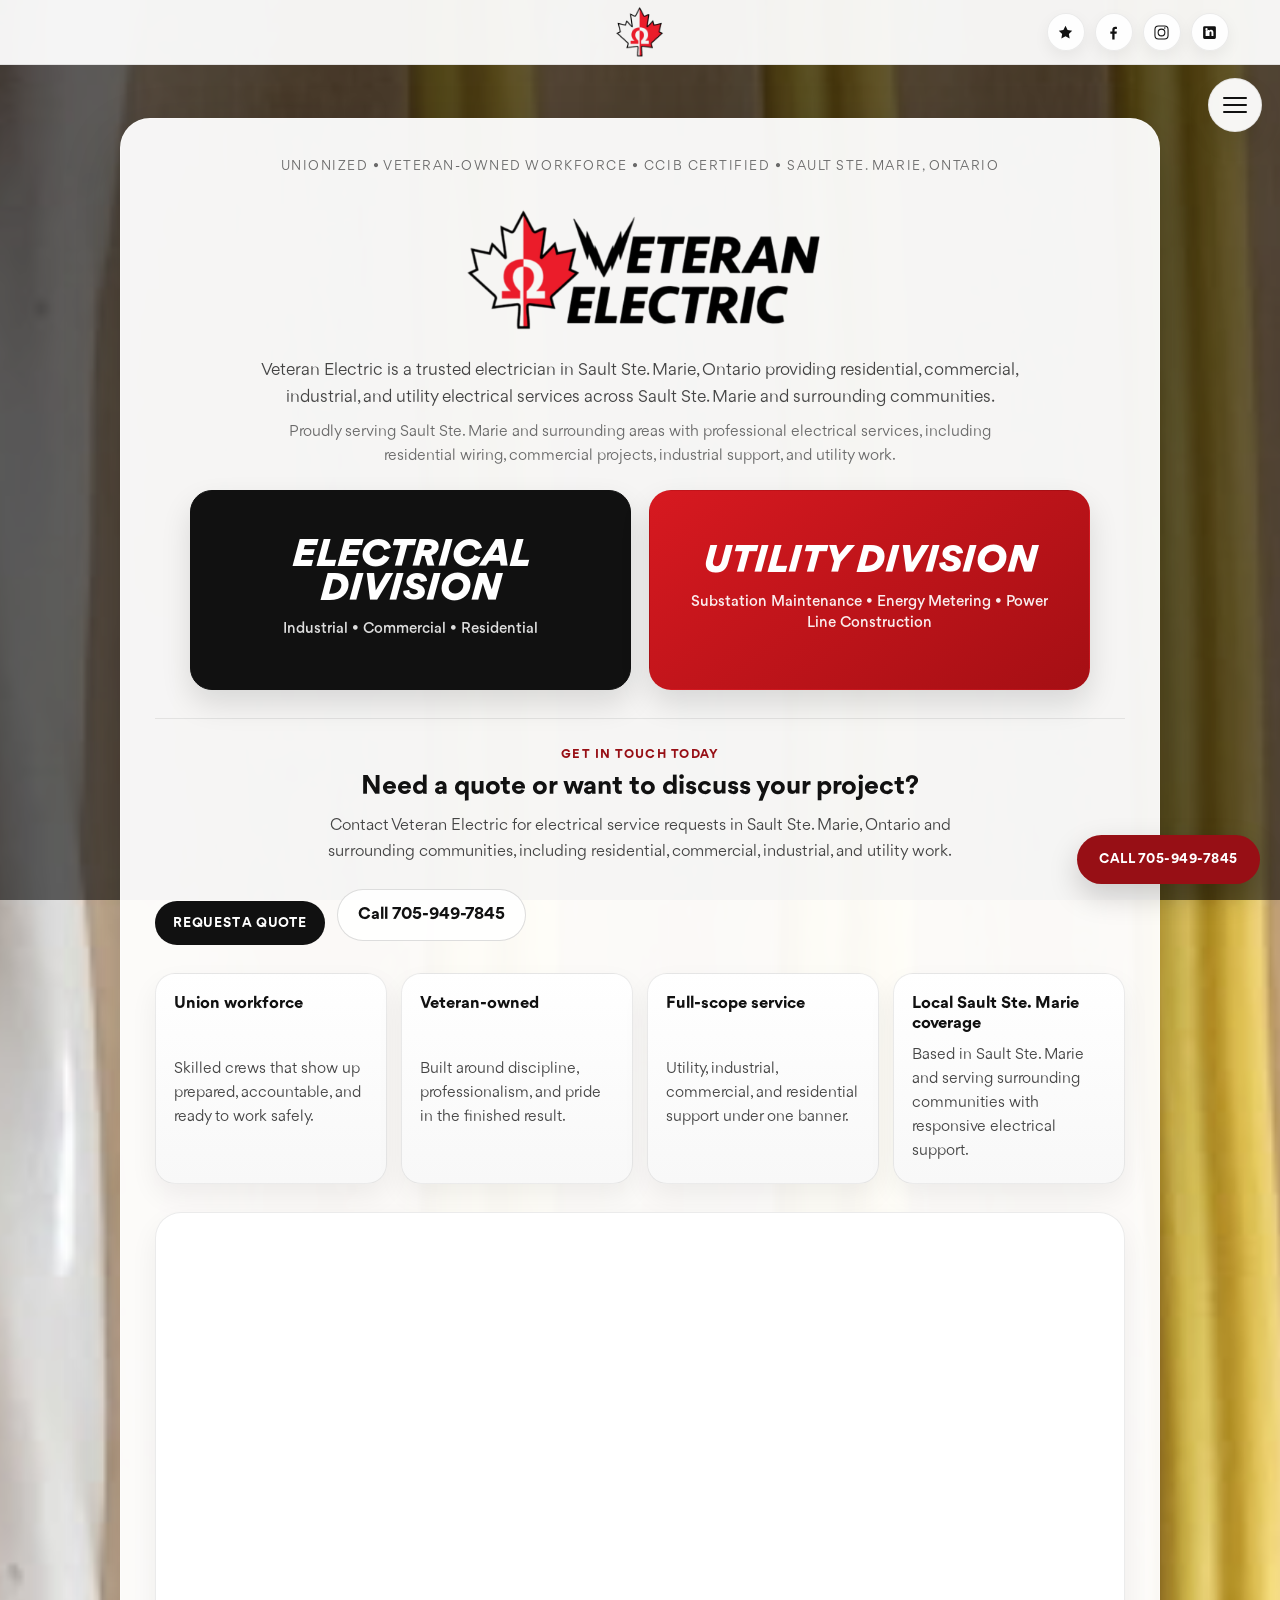
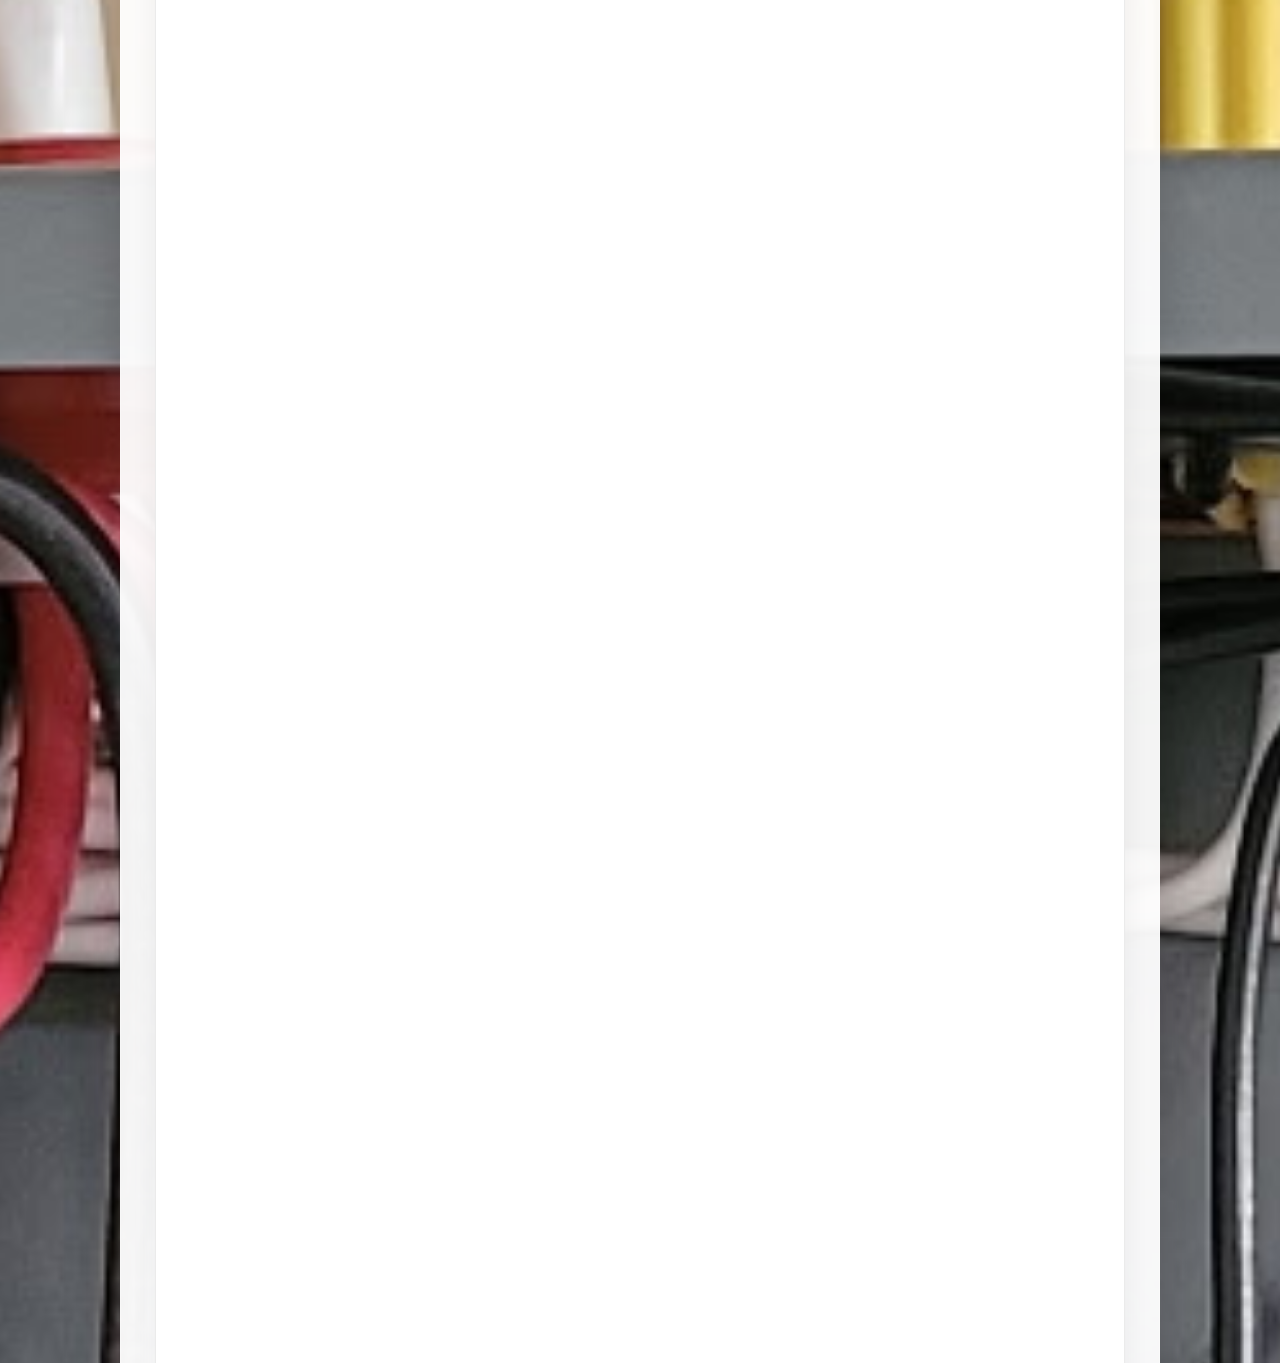
==== commit b3e65a11: "Tighten local SEO for Sault Ste. Marie searches" ====
--- a/index.html
+++ b/index.html
@@ -4,14 +4,14 @@
   <meta charset="UTF-8" />
   <meta name="viewport" content="width=device-width, initial-scale=1.0" />
 
-  <title>Electrician in Sault Ste. Marie | Veteran Electric</title>
-  <meta name="description" content="Veteran Electric is a trusted electrician in Sault Ste. Marie serving surrounding communities and clients across Canada with residential, commercial, industrial, and utility electrical services." />
+  <title>Electrician in Sault Ste. Marie, ON | Veteran Electric</title>
+  <meta name="description" content="Veteran Electric is an electrical contractor and electrician in Sault Ste. Marie, ON providing residential, commercial, industrial, and utility electrical services across Sault Ste. Marie and surrounding communities." />
   <meta name="robots" content="index, follow" />
   <meta name="theme-color" content="#d71920" />
   <link rel="canonical" href="https://veteranelectric.ca/" />
 
-  <meta property="og:title" content="Electrician in Sault Ste. Marie | Veteran Electric" />
-  <meta property="og:description" content="Trusted electrician in Sault Ste. Marie for residential, commercial, industrial, and utility electrical services." />
+  <meta property="og:title" content="Electrician in Sault Ste. Marie, ON | Veteran Electric" />
+  <meta property="og:description" content="Electrical contractor and electrician in Sault Ste. Marie for residential, commercial, industrial, and utility electrical services." />
   <meta property="og:type" content="website" />
   <meta property="og:url" content="https://veteranelectric.ca/" />
   <meta property="og:image" content="https://veteranelectric.ca/veteranlogo.png" />
@@ -60,6 +60,10 @@
       {
         "@type": "City",
         "name": "Sault Ste. Marie"
+      },
+      {
+        "@type": "AdministrativeArea",
+        "name": "Algoma District"
       },
       {
         "@type": "AdministrativeArea",
@@ -90,8 +94,8 @@
     ],
     "areaServed": [
       "Sault Ste. Marie",
-      "Surrounding Communities",
-      "Canada"
+      "Algoma District",
+      "Northern Ontario"
     ]
   }
   </script>
@@ -162,12 +166,12 @@
 
         <p class="eyebrow">UNIONIZED • VETERAN-OWNED WORKFORCE • CCIB CERTIFIED • SAULT STE. MARIE, ONTARIO</p>
 
-        <h1 class="seo-heading">Electrician in Sault Ste. Marie</h1>
+        <h1 class="seo-heading">Electrician in Sault Ste. Marie, Ontario</h1>
 
         <img src="veteranlogo.png" alt="Veteran Electric logo" class="hero-logo" width="1172" height="388" decoding="async" />
 
         <p class="hero-text">
-          Veteran Electric is a trusted electrician in Sault Ste. Marie, Ontario serving surrounding communities and clients across Canada with residential, commercial, industrial, and utility electrical services.
+          Veteran Electric is a trusted electrician in Sault Ste. Marie, Ontario providing residential, commercial, industrial, and utility electrical services across Sault Ste. Marie and surrounding communities.
         </p>
 
         <p class="hero-sub">
@@ -190,7 +194,7 @@
           <span class="hero-contact-cta__eyebrow">Get in Touch Today</span>
           <h2 class="hero-contact-cta__title">Need a quote or want to discuss your project?</h2>
           <p class="hero-contact-cta__text">
-            Contact Veteran Electric for residential, commercial, industrial, and utility electrical service requests in Sault Ste. Marie, surrounding communities and across Canada.
+            Contact Veteran Electric for electrical service requests in Sault Ste. Marie, Ontario and surrounding communities, including residential, commercial, industrial, and utility work.
           </p>
           <div class="quote-actions">
             <a class="hero-contact-cta__button" href="./contact/">Request a Quote</a>
@@ -212,15 +216,15 @@
             <span>Utility, industrial, commercial, and residential support under one banner.</span>
           </div>
           <div class="proof-card">
-            <strong>Wide-area coverage</strong>
-            <span>Based in Sault Ste. Marie, serving surrounding communities and clients across Canada.</span>
+            <strong>Local Sault Ste. Marie coverage</strong>
+            <span>Based in Sault Ste. Marie and serving surrounding communities with responsive electrical support.</span>
           </div>
         </section>
 
         <section class="home-projects" aria-labelledby="project-highlights-title">
           <div class="section-heading section-heading--center">
             <p class="page-kicker">Project Highlights</p>
-            <h2 id="project-highlights-title">Field-ready work from Sault Ste. Marie to surrounding communities across Canada</h2>
+            <h2 id="project-highlights-title">Electrical work completed in Sault Ste. Marie and surrounding communities</h2>
           </div>
           <div class="project-gallery project-gallery--three">
             <figure class="project-card">
@@ -241,12 +245,26 @@
         <section class="home-service-area" aria-labelledby="service-area-title">
           <div class="section-heading section-heading--center">
             <p class="page-kicker">Service Area</p>
-            <h2 id="service-area-title">Serving Sault Ste. Marie, surrounding communities and across Canada</h2>
+            <h2 id="service-area-title">Serving Sault Ste. Marie and surrounding communities</h2>
           </div>
           <p>
             Veteran Electric supports residential, commercial, industrial, and utility clients in Sault Ste. Marie,
-            surrounding communities and across Canada. Whether you need a local service call, project support,
-            or field-ready crews for larger infrastructure work, we bring the same disciplined approach to every site.
+            Algoma, and surrounding communities. Whether you need a local service call, project support,
+            or field-ready crews for larger electrical work, we bring the same disciplined approach to every site.
+          </p>
+        </section>
+
+        <section class="section-block" aria-labelledby="local-electrician-title">
+          <h2 id="local-electrician-title">Local Electrician in Sault Ste. Marie</h2>
+          <p>
+            If you are searching for an electrician in Sault Ste. Marie, Veteran Electric provides local electrical
+            contractor services for homes, businesses, industrial facilities, and utility-related projects. We support
+            service calls, upgrades, renovations, troubleshooting, and project work with a focus on reliable communication
+            and dependable workmanship.
+          </p>
+          <p>
+            Our team works with homeowners, contractors, businesses, and facilities across Sault Ste. Marie and nearby
+            communities that need a professional electrical contractor with practical field experience.
           </p>
         </section>
 
@@ -285,7 +303,7 @@
       <div class="footer-center">
         <strong>Veteran Electric</strong>
         <span class="footer-meta">Sault Ste. Marie, Ontario • Residential • Commercial • Industrial • Utility</span>
-        <span class="footer-meta">Serving Sault Ste. Marie, surrounding communities and across Canada</span>
+        <span class="footer-meta">Serving Sault Ste. Marie and surrounding communities</span>
         <div class="footer-links">
           <a href="https://www.facebook.com/VeteranElectricCorp" target="_blank" rel="noopener">Facebook</a>
           <span>© 2026 Veteran Electric</span>
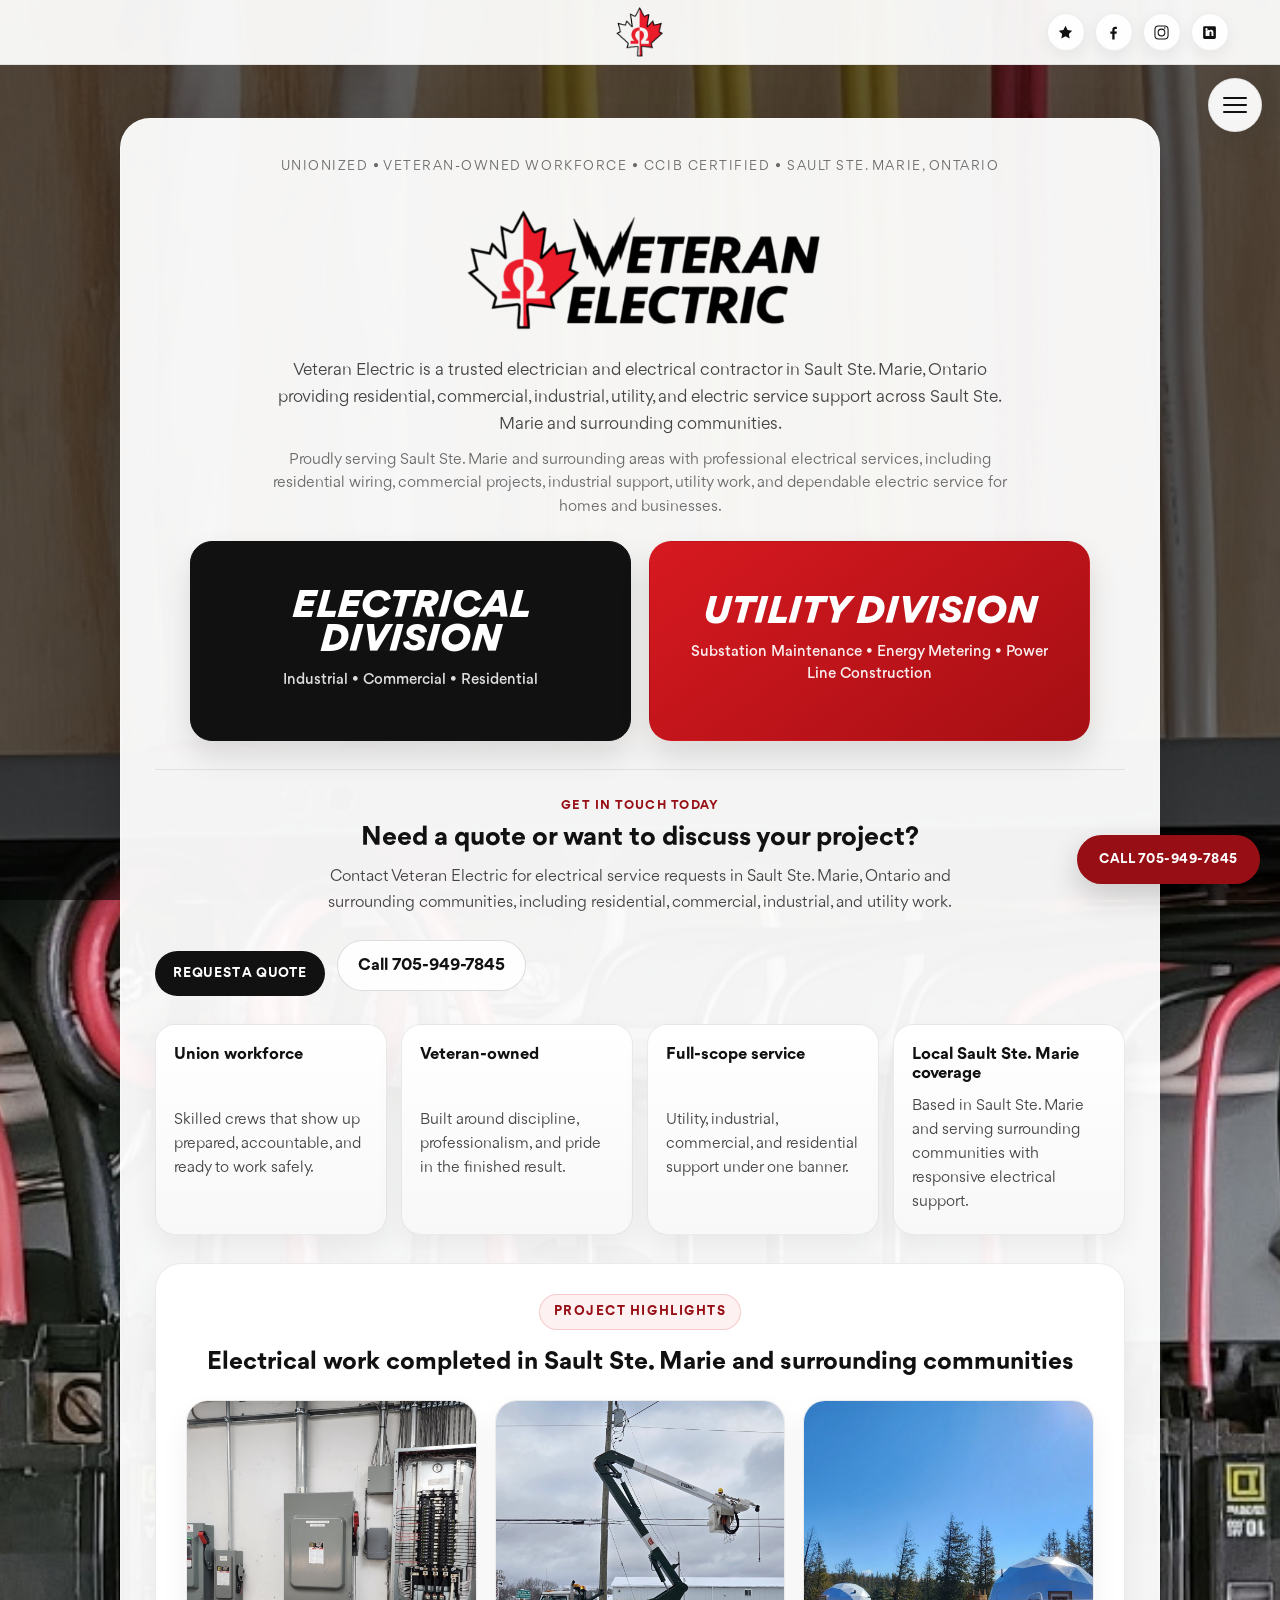
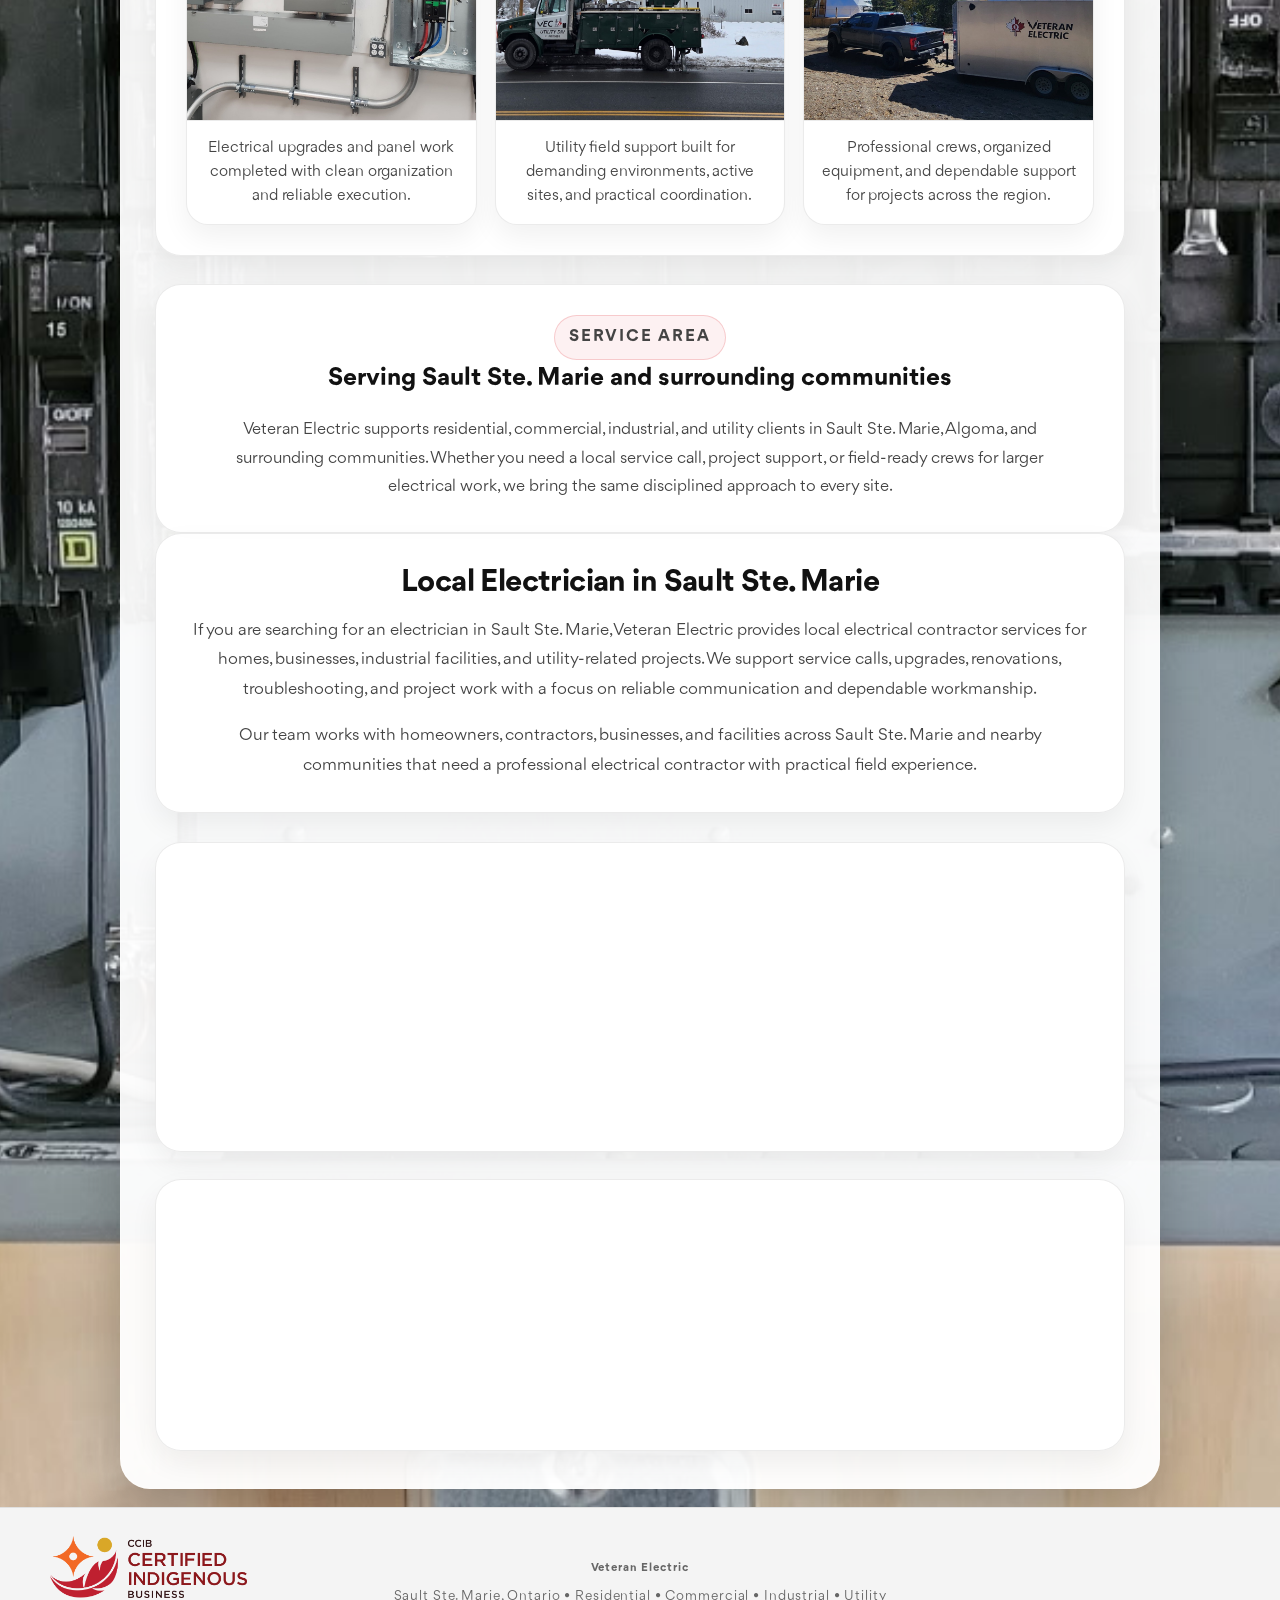
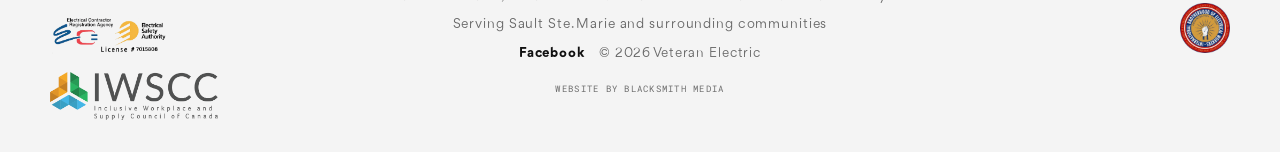
==== commit e70ae6b2: "Improve local electrician SEO targeting" ====
--- a/index.html
+++ b/index.html
@@ -4,14 +4,14 @@
   <meta charset="UTF-8" />
   <meta name="viewport" content="width=device-width, initial-scale=1.0" />
 
-  <title>Electrician in Sault Ste. Marie, ON | Veteran Electric</title>
-  <meta name="description" content="Veteran Electric is an electrical contractor and electrician in Sault Ste. Marie, ON providing residential, commercial, industrial, and utility electrical services across Sault Ste. Marie and surrounding communities." />
+  <title>Electrician &amp; Electrical Contractor in Sault Ste. Marie, ON | Veteran Electric</title>
+  <meta name="description" content="Veteran Electric is an electrician and electrical contractor in Sault Ste. Marie, ON providing residential, commercial, industrial, utility, and electric service support across Sault Ste. Marie and surrounding communities." />
   <meta name="robots" content="index, follow" />
   <meta name="theme-color" content="#d71920" />
   <link rel="canonical" href="https://veteranelectric.ca/" />
 
-  <meta property="og:title" content="Electrician in Sault Ste. Marie, ON | Veteran Electric" />
-  <meta property="og:description" content="Electrical contractor and electrician in Sault Ste. Marie for residential, commercial, industrial, and utility electrical services." />
+  <meta property="og:title" content="Electrician &amp; Electrical Contractor in Sault Ste. Marie, ON | Veteran Electric" />
+  <meta property="og:description" content="Electrician and electrical contractor in Sault Ste. Marie for residential, commercial, industrial, utility, and electric service support." />
   <meta property="og:type" content="website" />
   <meta property="og:url" content="https://veteranelectric.ca/" />
   <meta property="og:image" content="https://veteranelectric.ca/veteranlogo.png" />
@@ -166,16 +166,16 @@
 
         <p class="eyebrow">UNIONIZED • VETERAN-OWNED WORKFORCE • CCIB CERTIFIED • SAULT STE. MARIE, ONTARIO</p>
 
-        <h1 class="seo-heading">Electrician in Sault Ste. Marie, Ontario</h1>
+        <h1 class="seo-heading">Electrician and Electrical Contractor in Sault Ste. Marie, Ontario</h1>
 
         <img src="veteranlogo.png" alt="Veteran Electric logo" class="hero-logo" width="1172" height="388" decoding="async" />
 
         <p class="hero-text">
-          Veteran Electric is a trusted electrician in Sault Ste. Marie, Ontario providing residential, commercial, industrial, and utility electrical services across Sault Ste. Marie and surrounding communities.
+          Veteran Electric is a trusted electrician and electrical contractor in Sault Ste. Marie, Ontario providing residential, commercial, industrial, utility, and electric service support across Sault Ste. Marie and surrounding communities.
         </p>
 
         <p class="hero-sub">
-          Proudly serving Sault Ste. Marie and surrounding areas with professional electrical services, including residential wiring, commercial projects, industrial support, and utility work.
+          Proudly serving Sault Ste. Marie and surrounding areas with professional electrical services, including residential wiring, commercial projects, industrial support, utility work, and dependable electric service for homes and businesses.
         </p>
 
         <div class="division-buttons">
@@ -268,6 +268,20 @@
           </p>
         </section>
 
+        <section class="section-block" aria-labelledby="electric-services-title">
+          <h2 id="electric-services-title">Electric, Electrical, and Electrician Services</h2>
+          <p>
+            People search for electric service in a few different ways, and Veteran Electric is set up to help with all
+            of them. Whether you need an electrician for a home project, an electrical contractor for a commercial job,
+            or electric service support for upgrades, troubleshooting, and field coordination, our team serves Sault
+            Ste. Marie with dependable workmanship and clear communication.
+          </p>
+          <p>
+            We support homeowners, business owners, contractors, property managers, and project teams who need
+            electrical work completed safely, professionally, and on schedule.
+          </p>
+        </section>
+
         <section class="home-reviews" aria-labelledby="reviews-title">
           <div class="section-heading section-heading--center">
             <p class="page-kicker">Google Reviews</p>
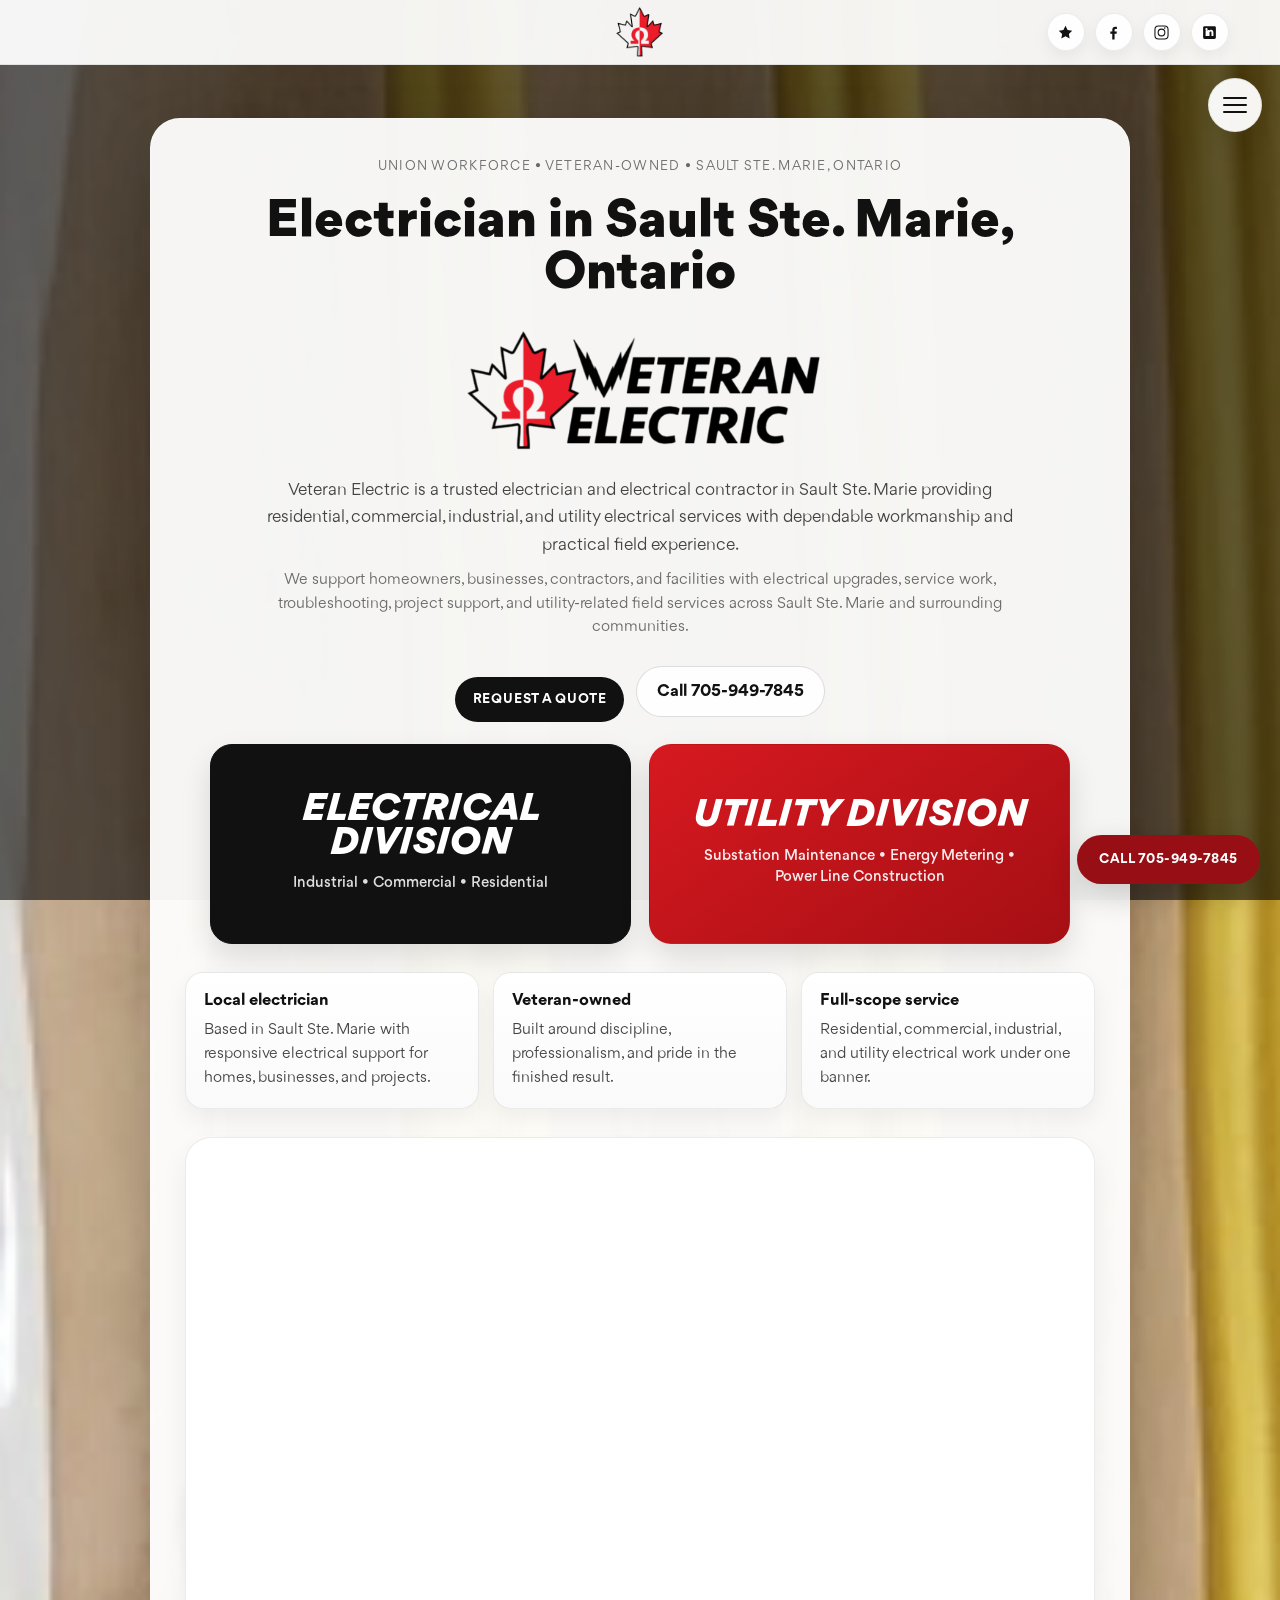
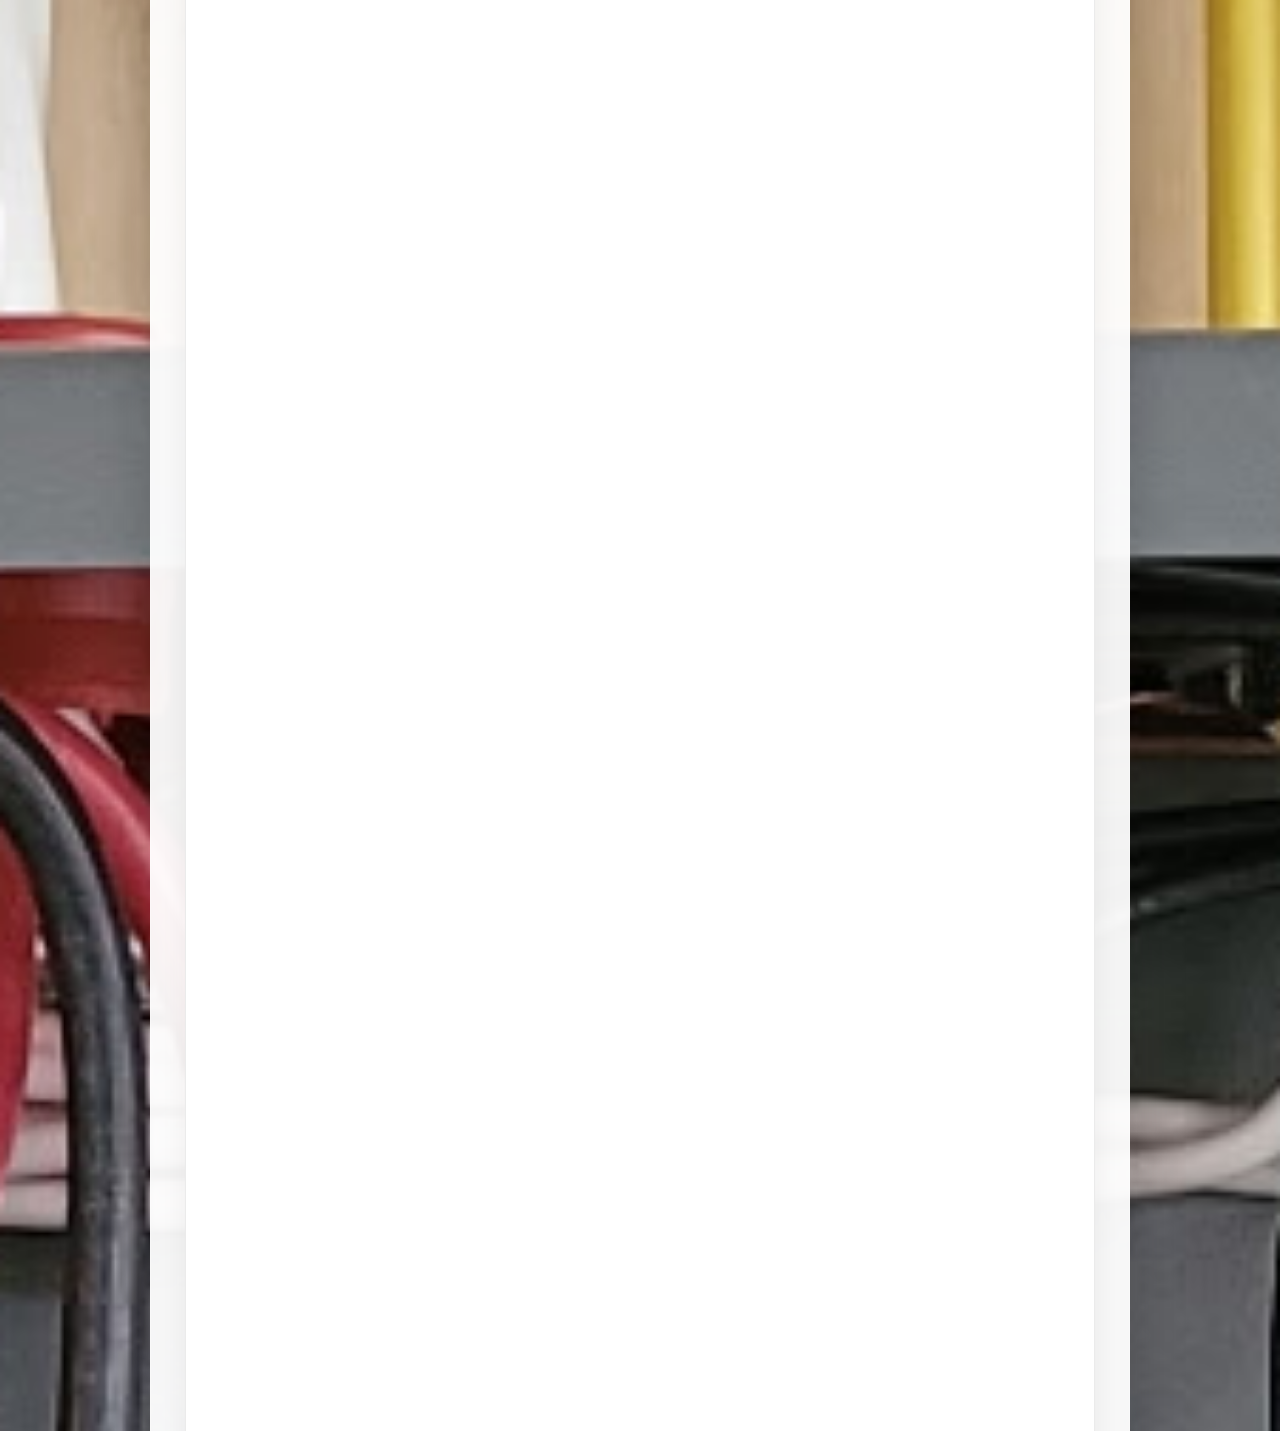
==== commit 95cf9430: "Simplify homepage and sharpen local SEO" ====
--- a/index.html
+++ b/index.html
@@ -4,14 +4,14 @@
   <meta charset="UTF-8" />
   <meta name="viewport" content="width=device-width, initial-scale=1.0" />
 
-  <title>Electrician &amp; Electrical Contractor in Sault Ste. Marie, ON | Veteran Electric</title>
-  <meta name="description" content="Veteran Electric is an electrician and electrical contractor in Sault Ste. Marie, ON providing residential, commercial, industrial, utility, and electric service support across Sault Ste. Marie and surrounding communities." />
+  <title>Electrician in Sault Ste. Marie, ON | Veteran Electric</title>
+  <meta name="description" content="Veteran Electric is an electrician and electrical contractor in Sault Ste. Marie, ON providing residential, commercial, industrial, and utility electrical services for homes, businesses, and projects across the area." />
   <meta name="robots" content="index, follow" />
   <meta name="theme-color" content="#d71920" />
   <link rel="canonical" href="https://veteranelectric.ca/" />
 
-  <meta property="og:title" content="Electrician &amp; Electrical Contractor in Sault Ste. Marie, ON | Veteran Electric" />
-  <meta property="og:description" content="Electrician and electrical contractor in Sault Ste. Marie for residential, commercial, industrial, utility, and electric service support." />
+  <meta property="og:title" content="Electrician in Sault Ste. Marie, ON | Veteran Electric" />
+  <meta property="og:description" content="Electrician and electrical contractor in Sault Ste. Marie for residential, commercial, industrial, and utility electrical services." />
   <meta property="og:type" content="website" />
   <meta property="og:url" content="https://veteranelectric.ca/" />
   <meta property="og:image" content="https://veteranelectric.ca/veteranlogo.png" />
@@ -164,19 +164,24 @@
     <section class="hero">
       <div class="hero-inner">
 
-        <p class="eyebrow">UNIONIZED • VETERAN-OWNED WORKFORCE • CCIB CERTIFIED • SAULT STE. MARIE, ONTARIO</p>
-
-        <h1 class="seo-heading">Electrician and Electrical Contractor in Sault Ste. Marie, Ontario</h1>
+        <p class="eyebrow">Union workforce • Veteran-owned • Sault Ste. Marie, Ontario</p>
+
+        <h1 class="seo-heading">Electrician in Sault Ste. Marie, Ontario</h1>
 
         <img src="veteranlogo.png" alt="Veteran Electric logo" class="hero-logo" width="1172" height="388" decoding="async" />
 
         <p class="hero-text">
-          Veteran Electric is a trusted electrician and electrical contractor in Sault Ste. Marie, Ontario providing residential, commercial, industrial, utility, and electric service support across Sault Ste. Marie and surrounding communities.
+          Veteran Electric is a trusted electrician and electrical contractor in Sault Ste. Marie providing residential, commercial, industrial, and utility electrical services with dependable workmanship and practical field experience.
         </p>
 
         <p class="hero-sub">
-          Proudly serving Sault Ste. Marie and surrounding areas with professional electrical services, including residential wiring, commercial projects, industrial support, utility work, and dependable electric service for homes and businesses.
+          We support homeowners, businesses, contractors, and facilities with electrical upgrades, service work, troubleshooting, project support, and utility-related field services across Sault Ste. Marie and surrounding communities.
         </p>
+
+        <div class="quote-actions quote-actions--center hero-actions">
+          <a class="hero-contact-cta__button" href="./contact/">Request a Quote</a>
+          <a class="quote-link-secondary" href="tel:+17059497845">Call 705-949-7845</a>
+        </div>
 
         <div class="division-buttons">
           <a class="division-card electrical" href="./electrical/" title="Electrical services in Sault Ste. Marie">
@@ -190,22 +195,10 @@
           </a>
         </div>
 
-        <div class="hero-contact-cta">
-          <span class="hero-contact-cta__eyebrow">Get in Touch Today</span>
-          <h2 class="hero-contact-cta__title">Need a quote or want to discuss your project?</h2>
-          <p class="hero-contact-cta__text">
-            Contact Veteran Electric for electrical service requests in Sault Ste. Marie, Ontario and surrounding communities, including residential, commercial, industrial, and utility work.
-          </p>
-          <div class="quote-actions">
-            <a class="hero-contact-cta__button" href="./contact/">Request a Quote</a>
-            <a class="quote-link-secondary" href="tel:+17059497845">Call 705-949-7845</a>
-          </div>
-        </div>
-
         <section class="home-proof-strip" aria-label="Why choose Veteran Electric">
           <div class="proof-card">
-            <strong>Union workforce</strong>
-            <span>Skilled crews that show up prepared, accountable, and ready to work safely.</span>
+            <strong>Local electrician</strong>
+            <span>Based in Sault Ste. Marie with responsive electrical support for homes, businesses, and projects.</span>
           </div>
           <div class="proof-card">
             <strong>Veteran-owned</strong>
@@ -213,12 +206,21 @@
           </div>
           <div class="proof-card">
             <strong>Full-scope service</strong>
-            <span>Utility, industrial, commercial, and residential support under one banner.</span>
-          </div>
-          <div class="proof-card">
-            <strong>Local Sault Ste. Marie coverage</strong>
-            <span>Based in Sault Ste. Marie and serving surrounding communities with responsive electrical support.</span>
-          </div>
+            <span>Residential, commercial, industrial, and utility electrical work under one banner.</span>
+          </div>
+        </section>
+
+        <section class="home-service-area" aria-labelledby="service-area-title">
+          <div class="section-heading section-heading--center">
+            <p class="page-kicker">Electrical Services</p>
+            <h2 id="service-area-title">Electrical service for homes, businesses, and projects in Sault Ste. Marie</h2>
+          </div>
+          <p>
+            Veteran Electric supports residential electrical work, commercial electrical projects, industrial support,
+            and utility-related field work in Sault Ste. Marie and surrounding communities. Whether you need an
+            electrician for a service call, an electrical contractor for upgrades and renovations, or a reliable team
+            for larger project work, we bring the same practical approach to every job.
+          </p>
         </section>
 
         <section class="home-projects" aria-labelledby="project-highlights-title">
@@ -242,43 +244,17 @@
           </div>
         </section>
 
-        <section class="home-service-area" aria-labelledby="service-area-title">
-          <div class="section-heading section-heading--center">
-            <p class="page-kicker">Service Area</p>
-            <h2 id="service-area-title">Serving Sault Ste. Marie and surrounding communities</h2>
-          </div>
+        <section class="section-block home-local-section" aria-labelledby="local-electrician-title">
+          <h2 id="local-electrician-title">Local electrician and electrical contractor in Sault Ste. Marie</h2>
           <p>
-            Veteran Electric supports residential, commercial, industrial, and utility clients in Sault Ste. Marie,
-            Algoma, and surrounding communities. Whether you need a local service call, project support,
-            or field-ready crews for larger electrical work, we bring the same disciplined approach to every site.
-          </p>
-        </section>
-
-        <section class="section-block" aria-labelledby="local-electrician-title">
-          <h2 id="local-electrician-title">Local Electrician in Sault Ste. Marie</h2>
-          <p>
-            If you are searching for an electrician in Sault Ste. Marie, Veteran Electric provides local electrical
-            contractor services for homes, businesses, industrial facilities, and utility-related projects. We support
-            service calls, upgrades, renovations, troubleshooting, and project work with a focus on reliable communication
-            and dependable workmanship.
+            If you are searching for an electrician, electrical contractor, or electrical services in Sault Ste. Marie,
+            Veteran Electric provides local support for homes, businesses, industrial facilities, and utility-related
+            projects. We handle service calls, electrical upgrades, troubleshooting, renovations, and project work with
+            a focus on clear communication and dependable workmanship.
           </p>
           <p>
             Our team works with homeowners, contractors, businesses, and facilities across Sault Ste. Marie and nearby
-            communities that need a professional electrical contractor with practical field experience.
-          </p>
-        </section>
-
-        <section class="section-block" aria-labelledby="electric-services-title">
-          <h2 id="electric-services-title">Electric, Electrical, and Electrician Services</h2>
-          <p>
-            People search for electric service in a few different ways, and Veteran Electric is set up to help with all
-            of them. Whether you need an electrician for a home project, an electrical contractor for a commercial job,
-            or electric service support for upgrades, troubleshooting, and field coordination, our team serves Sault
-            Ste. Marie with dependable workmanship and clear communication.
-          </p>
-          <p>
-            We support homeowners, business owners, contractors, property managers, and project teams who need
-            electrical work completed safely, professionally, and on schedule.
+            communities that need practical field experience, safe execution, and a contractor that shows up ready to work.
           </p>
         </section>
 
--- a/styles.css
+++ b/styles.css
@@ -410,13 +410,13 @@
 
 .hero-inner {
   width: 100%;
-  max-width: 1040px;
+  max-width: 980px;
   text-align: center;
   animation: fadeUp 0.8s ease;
   background: rgba(255, 255, 255, 0.95);
   border: 1px solid rgba(255, 255, 255, 0.32);
   border-radius: 30px;
-  padding: 34px 32px 28px;
+  padding: 34px 32px 32px;
   box-shadow: 0 24px 56px rgba(0, 0, 0, 0.22);
 }
 
@@ -457,8 +457,8 @@
   grid-template-columns: repeat(2, minmax(280px, 1fr));
   gap: 18px;
   width: 100%;
-  max-width: 900px;
-  margin: 0 auto;
+  max-width: 860px;
+  margin: 22px auto 0;
 }
 
 .division-card {
@@ -2491,12 +2491,13 @@
 ========================================= */
 
 .seo-heading {
-  position: absolute;
-  left: -9999px;
-  top: auto;
-  width: 1px;
-  height: 1px;
-  overflow: hidden;
+  margin: 0 auto 16px;
+  max-width: 820px;
+  color: #111111;
+  font-size: clamp(2rem, 4vw, 3.35rem);
+  line-height: 1.02;
+  font-weight: 800;
+  letter-spacing: 0;
 }
 
 .eyebrow {
@@ -2504,7 +2505,7 @@
   margin: 0 auto 1.25rem;
   text-align: center;
   line-height: 1.5;
-  letter-spacing: 0.12em;
+  letter-spacing: 0.1em;
   white-space: normal;
 }
 
@@ -2787,6 +2788,11 @@
   margin-top: 20px;
 }
 
+.hero-actions {
+  justify-content: center;
+  margin-top: 22px;
+}
+
 .quote-actions--center {
   justify-content: center;
 }
@@ -2828,19 +2834,19 @@
 
 .home-proof-strip {
   display: grid;
-  grid-template-columns: repeat(4, minmax(0, 1fr));
+  grid-template-columns: repeat(3, minmax(0, 1fr));
   gap: 14px;
   margin-top: 28px;
 }
 
 .proof-card {
   display: grid;
-  gap: 10px;
-  padding: 20px 18px;
-  border-radius: 20px;
-  background: linear-gradient(180deg, #ffffff, #f8f8f8);
+  gap: 8px;
+  padding: 18px 18px;
+  border-radius: 18px;
+  background: linear-gradient(180deg, #ffffff, #fafafa);
   border: 1px solid var(--border);
-  box-shadow: var(--shadow-soft);
+  box-shadow: 0 10px 24px rgba(0, 0, 0, 0.06);
   text-align: left;
 }
 
@@ -2857,7 +2863,8 @@
 
 .home-projects,
 .home-service-area,
-.home-reviews {
+.home-reviews,
+.home-local-section {
   margin-top: 28px;
   padding: 30px;
   border-radius: 26px;
@@ -2888,6 +2895,14 @@
   line-height: 1.8;
 }
 
+.home-local-section h2 {
+  margin-bottom: 16px;
+}
+
+.home-local-section p {
+  max-width: 860px;
+}
+
 .project-gallery {
   display: grid;
   gap: 18px;
@@ -3002,7 +3017,8 @@
   .hero-inner,
   .home-projects,
   .home-service-area,
-  .home-reviews {
+  .home-reviews,
+  .home-local-section {
     padding: 24px 20px;
   }
 
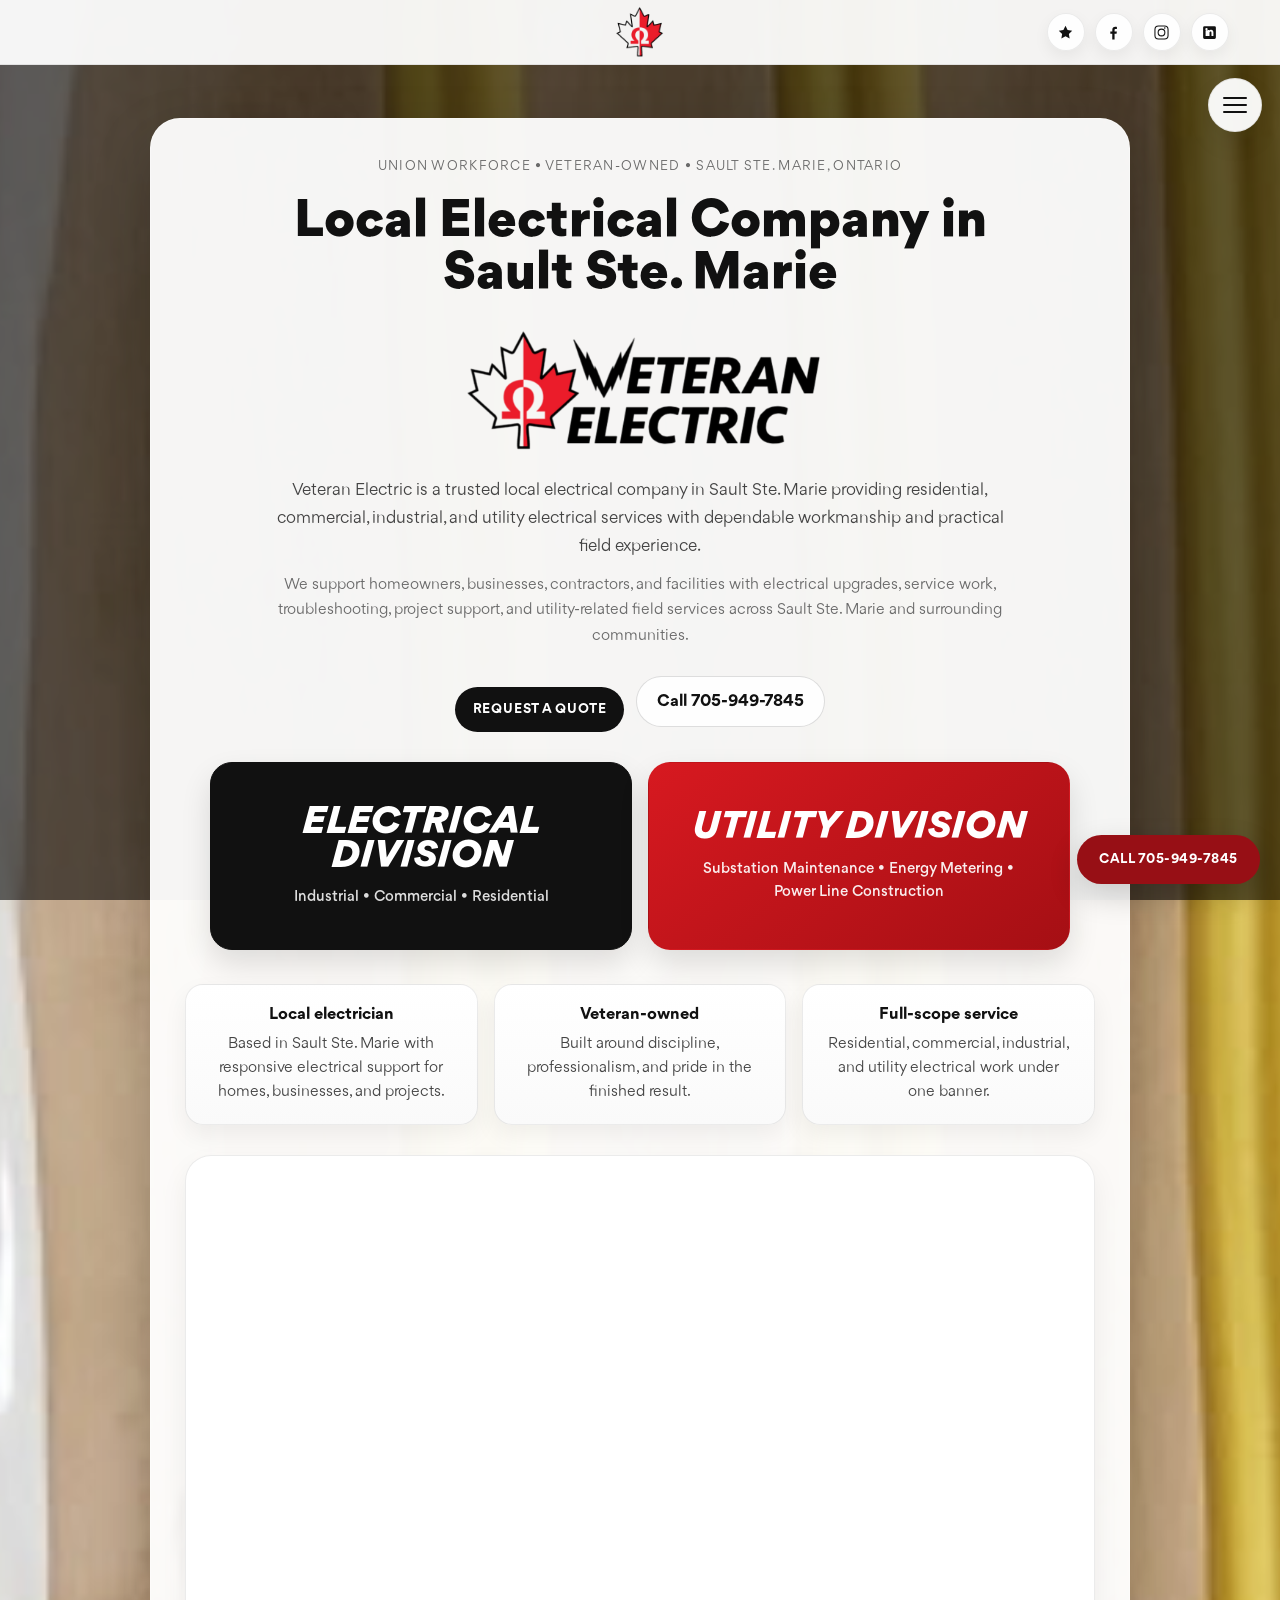
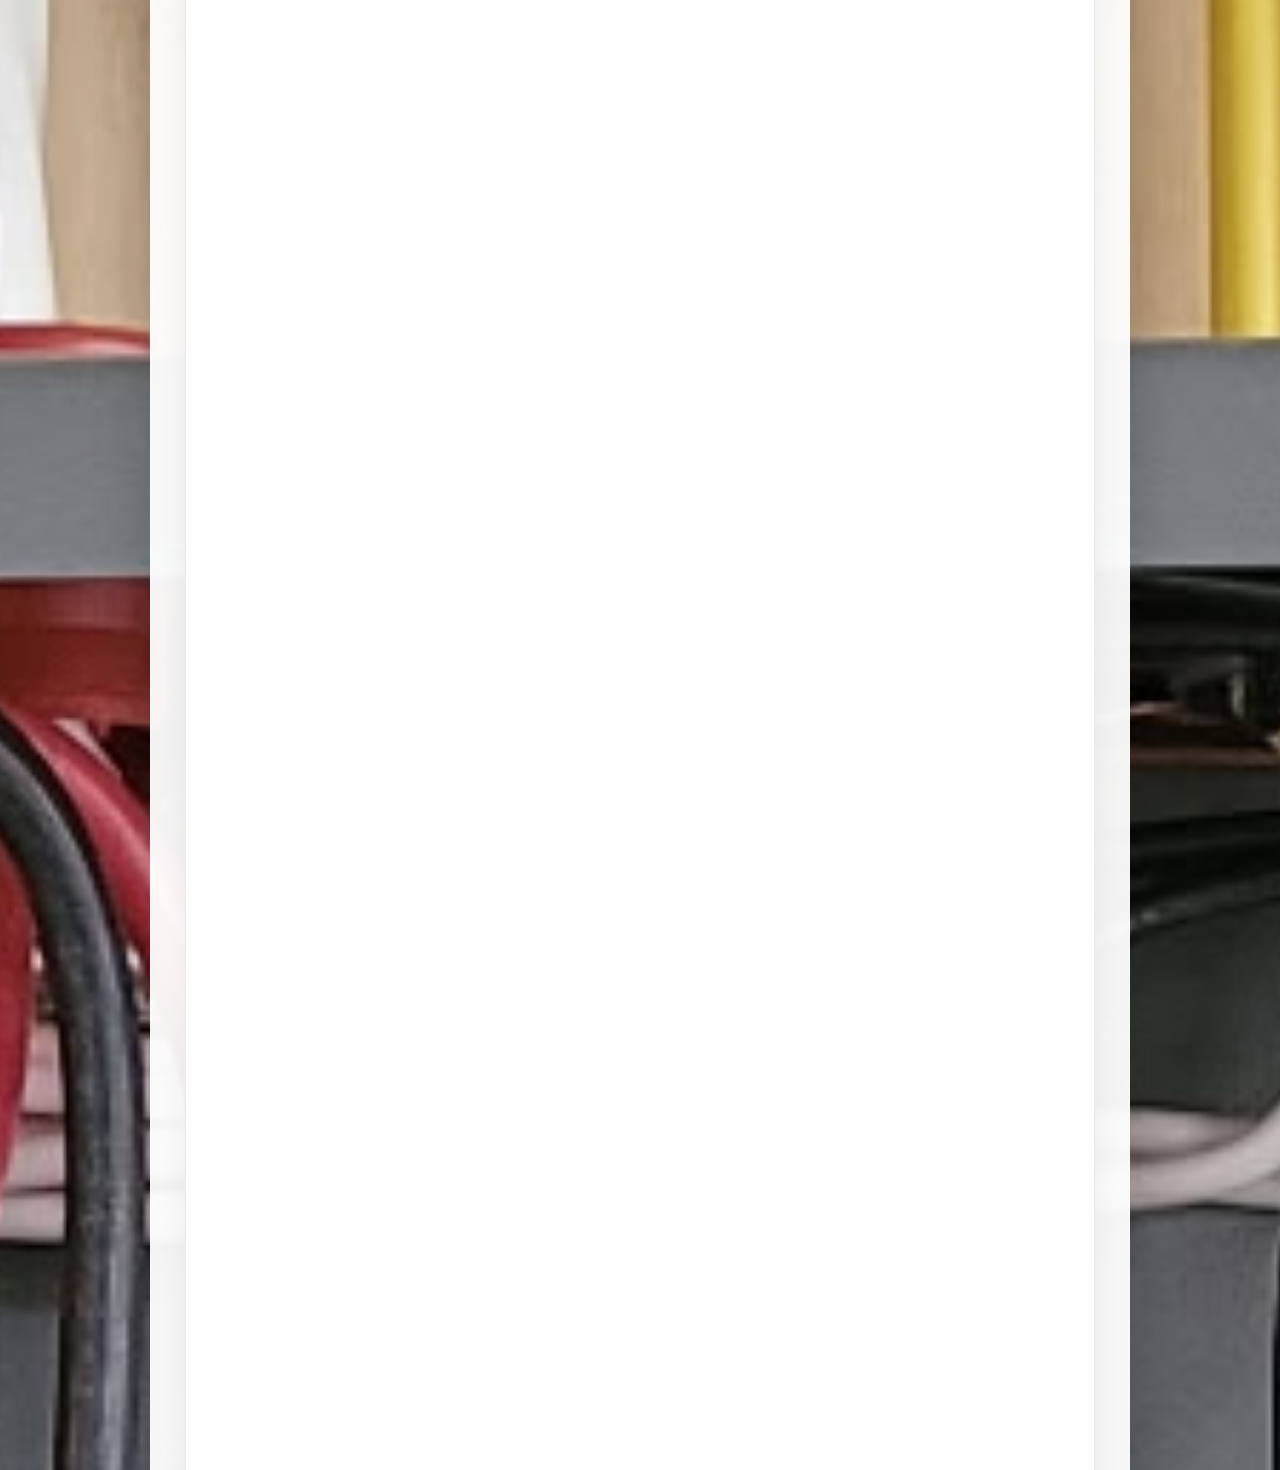
==== commit a0a1bb3a: "Update homepage headline to local electrical company" ====
--- a/index.html
+++ b/index.html
@@ -4,14 +4,14 @@
   <meta charset="UTF-8" />
   <meta name="viewport" content="width=device-width, initial-scale=1.0" />
 
-  <title>Electrician in Sault Ste. Marie, ON | Veteran Electric</title>
-  <meta name="description" content="Veteran Electric is an electrician and electrical contractor in Sault Ste. Marie, ON providing residential, commercial, industrial, and utility electrical services for homes, businesses, and projects across the area." />
+  <title>Local Electrical Company in Sault Ste. Marie, ON | Veteran Electric</title>
+  <meta name="description" content="Veteran Electric is a local electrical company in Sault Ste. Marie, ON providing residential, commercial, industrial, and utility electrical services for homes, businesses, and projects across the area." />
   <meta name="robots" content="index, follow" />
   <meta name="theme-color" content="#d71920" />
   <link rel="canonical" href="https://veteranelectric.ca/" />
 
-  <meta property="og:title" content="Electrician in Sault Ste. Marie, ON | Veteran Electric" />
-  <meta property="og:description" content="Electrician and electrical contractor in Sault Ste. Marie for residential, commercial, industrial, and utility electrical services." />
+  <meta property="og:title" content="Local Electrical Company in Sault Ste. Marie, ON | Veteran Electric" />
+  <meta property="og:description" content="Local electrical company in Sault Ste. Marie for residential, commercial, industrial, and utility electrical services." />
   <meta property="og:type" content="website" />
   <meta property="og:url" content="https://veteranelectric.ca/" />
   <meta property="og:image" content="https://veteranelectric.ca/veteranlogo.png" />
@@ -166,12 +166,12 @@
 
         <p class="eyebrow">Union workforce • Veteran-owned • Sault Ste. Marie, Ontario</p>
 
-        <h1 class="seo-heading">Electrician in Sault Ste. Marie, Ontario</h1>
+        <h1 class="seo-heading">Local Electrical Company in Sault Ste. Marie</h1>
 
         <img src="veteranlogo.png" alt="Veteran Electric logo" class="hero-logo" width="1172" height="388" decoding="async" />
 
         <p class="hero-text">
-          Veteran Electric is a trusted electrician and electrical contractor in Sault Ste. Marie providing residential, commercial, industrial, and utility electrical services with dependable workmanship and practical field experience.
+          Veteran Electric is a trusted local electrical company in Sault Ste. Marie providing residential, commercial, industrial, and utility electrical services with dependable workmanship and practical field experience.
         </p>
 
         <p class="hero-sub">
--- a/styles.css
+++ b/styles.css
@@ -438,27 +438,27 @@
   max-width: 760px;
   margin: 0 auto;
   color: var(--text-soft);
-  font-size: 1.04rem;
-  line-height: 1.65;
+  font-size: 1.03rem;
+  line-height: 1.7;
   font-weight: 400;
 }
 
 .hero-sub {
   max-width: 760px;
-  margin: 10px auto 22px;
+  margin: 12px auto 0;
   color: var(--text-muted);
   font-size: 0.94rem;
-  line-height: 1.55;
+  line-height: 1.68;
   font-weight: 400;
 }
 
 .division-buttons {
   display: grid;
   grid-template-columns: repeat(2, minmax(280px, 1fr));
-  gap: 18px;
+  gap: 16px;
   width: 100%;
   max-width: 860px;
-  margin: 22px auto 0;
+  margin: 30px auto 0;
 }
 
 .division-card {
@@ -466,8 +466,8 @@
   flex-direction: column;
   justify-content: center;
   align-items: center;
-  min-height: 200px;
-  padding: 30px 24px;
+  min-height: 188px;
+  padding: 28px 24px 24px;
   border-radius: 22px;
   border: 1px solid transparent;
   box-shadow: 0 14px 30px rgba(0, 0, 0, 0.12);
@@ -506,8 +506,10 @@
 .division-services {
   font-weight: 500;
   font-size: 0.91rem;
-  line-height: 1.48;
-  max-width: 92%;
+  line-height: 1.58;
+  max-width: 88%;
+  margin: 0 auto;
+  text-align: center;
 }
 
 .division-card.electrical .division-services {
@@ -2791,6 +2793,9 @@
 .hero-actions {
   justify-content: center;
   margin-top: 22px;
+  margin-bottom: 8px;
+  position: relative;
+  z-index: 2;
 }
 
 .quote-actions--center {
@@ -2835,19 +2840,19 @@
 .home-proof-strip {
   display: grid;
   grid-template-columns: repeat(3, minmax(0, 1fr));
-  gap: 14px;
-  margin-top: 28px;
+  gap: 16px;
+  margin-top: 34px;
 }
 
 .proof-card {
   display: grid;
   gap: 8px;
-  padding: 18px 18px;
+  padding: 20px 20px;
   border-radius: 18px;
   background: linear-gradient(180deg, #ffffff, #fafafa);
   border: 1px solid var(--border);
   box-shadow: 0 10px 24px rgba(0, 0, 0, 0.06);
-  text-align: left;
+  text-align: center;
 }
 
 .proof-card strong {
@@ -2865,8 +2870,8 @@
 .home-service-area,
 .home-reviews,
 .home-local-section {
-  margin-top: 28px;
-  padding: 30px;
+  margin-top: 30px;
+  padding: 32px;
   border-radius: 26px;
   background: rgba(255, 255, 255, 0.95);
   border: 1px solid var(--border);
@@ -2881,6 +2886,7 @@
   color: var(--text-soft);
   font-size: 1rem;
   line-height: 1.8;
+  text-align: center;
 }
 
 .home-reviews {
@@ -2897,10 +2903,14 @@
 
 .home-local-section h2 {
   margin-bottom: 16px;
+  text-align: center;
 }
 
 .home-local-section p {
   max-width: 860px;
+  margin-left: auto;
+  margin-right: auto;
+  text-align: center;
 }
 
 .project-gallery {
@@ -3022,6 +3032,10 @@
     padding: 24px 20px;
   }
 
+  .hero-actions {
+    margin-bottom: 12px;
+  }
+
   .home-proof-strip {
     grid-template-columns: 1fr;
   }
@@ -3035,6 +3049,10 @@
     width: 100%;
   }
 
+  .division-buttons {
+    margin-top: 22px;
+  }
+
   .top-social {
     min-width: 166px;
   }
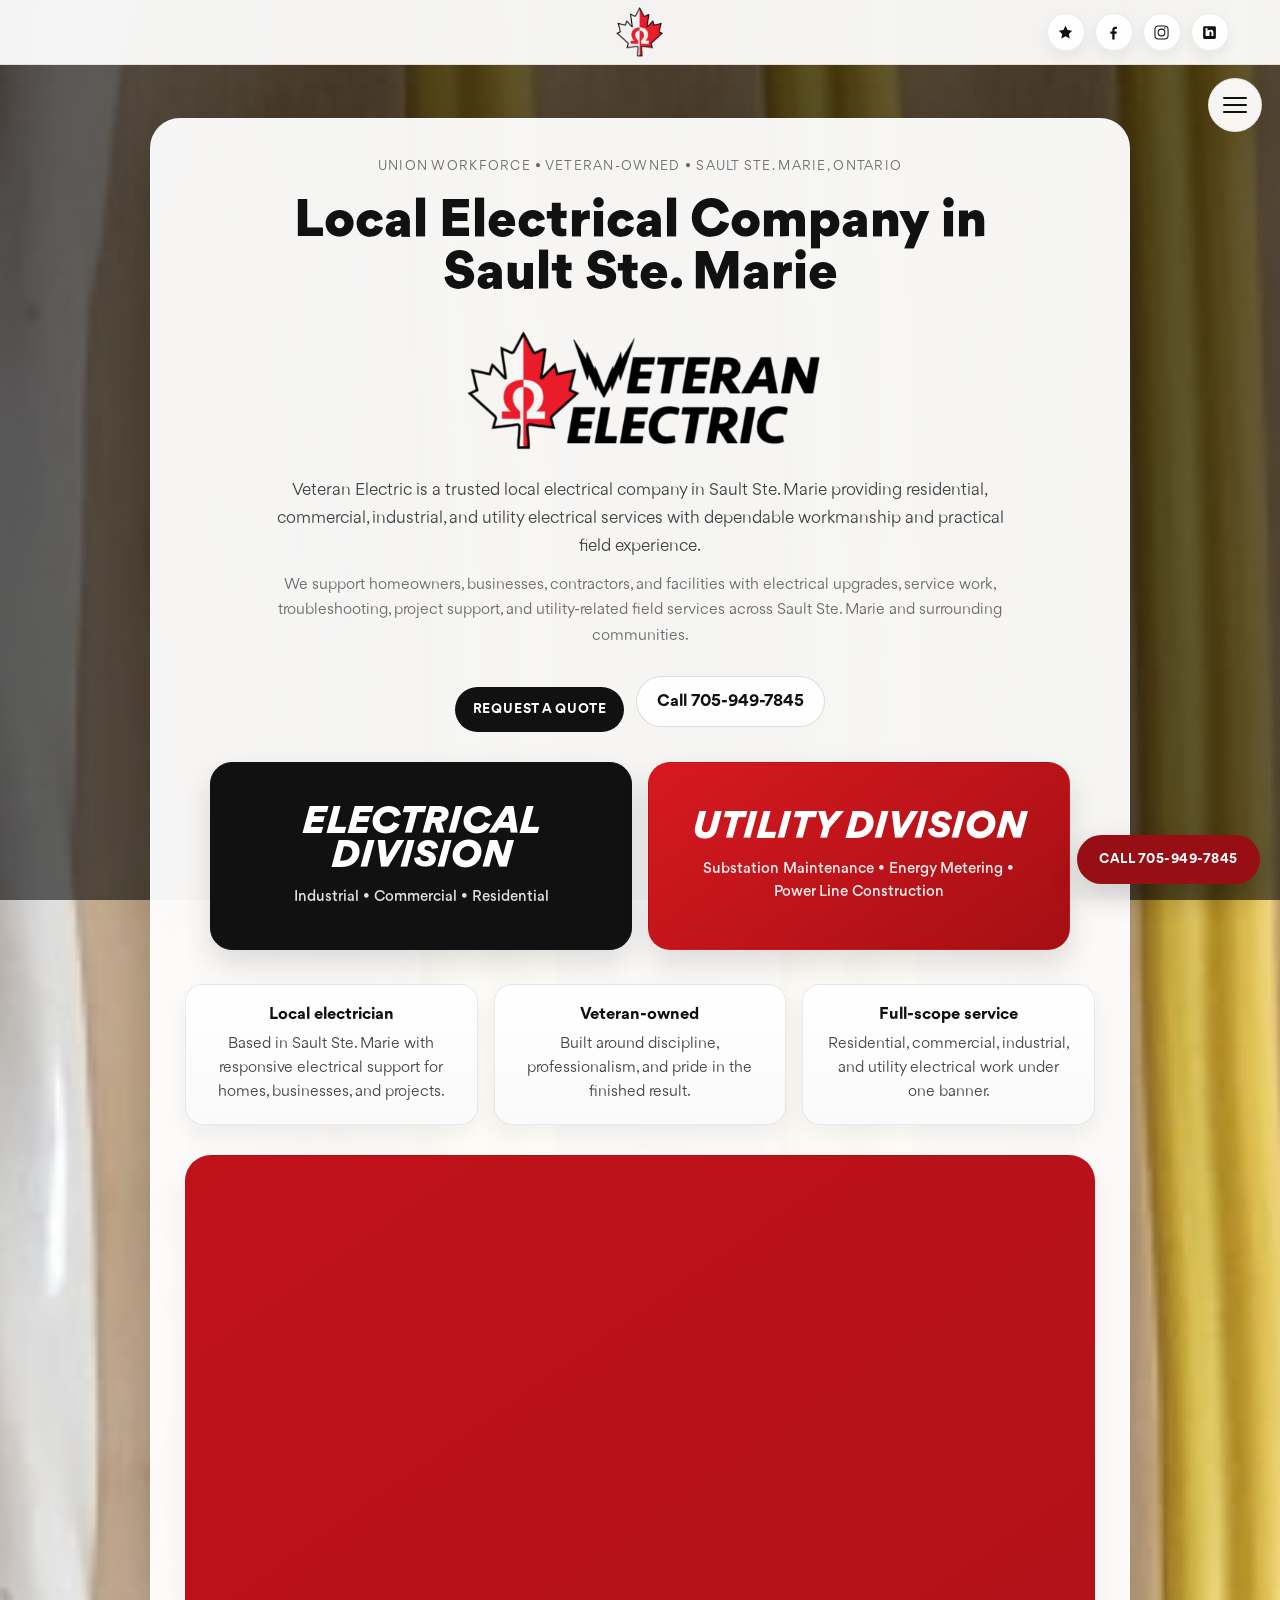
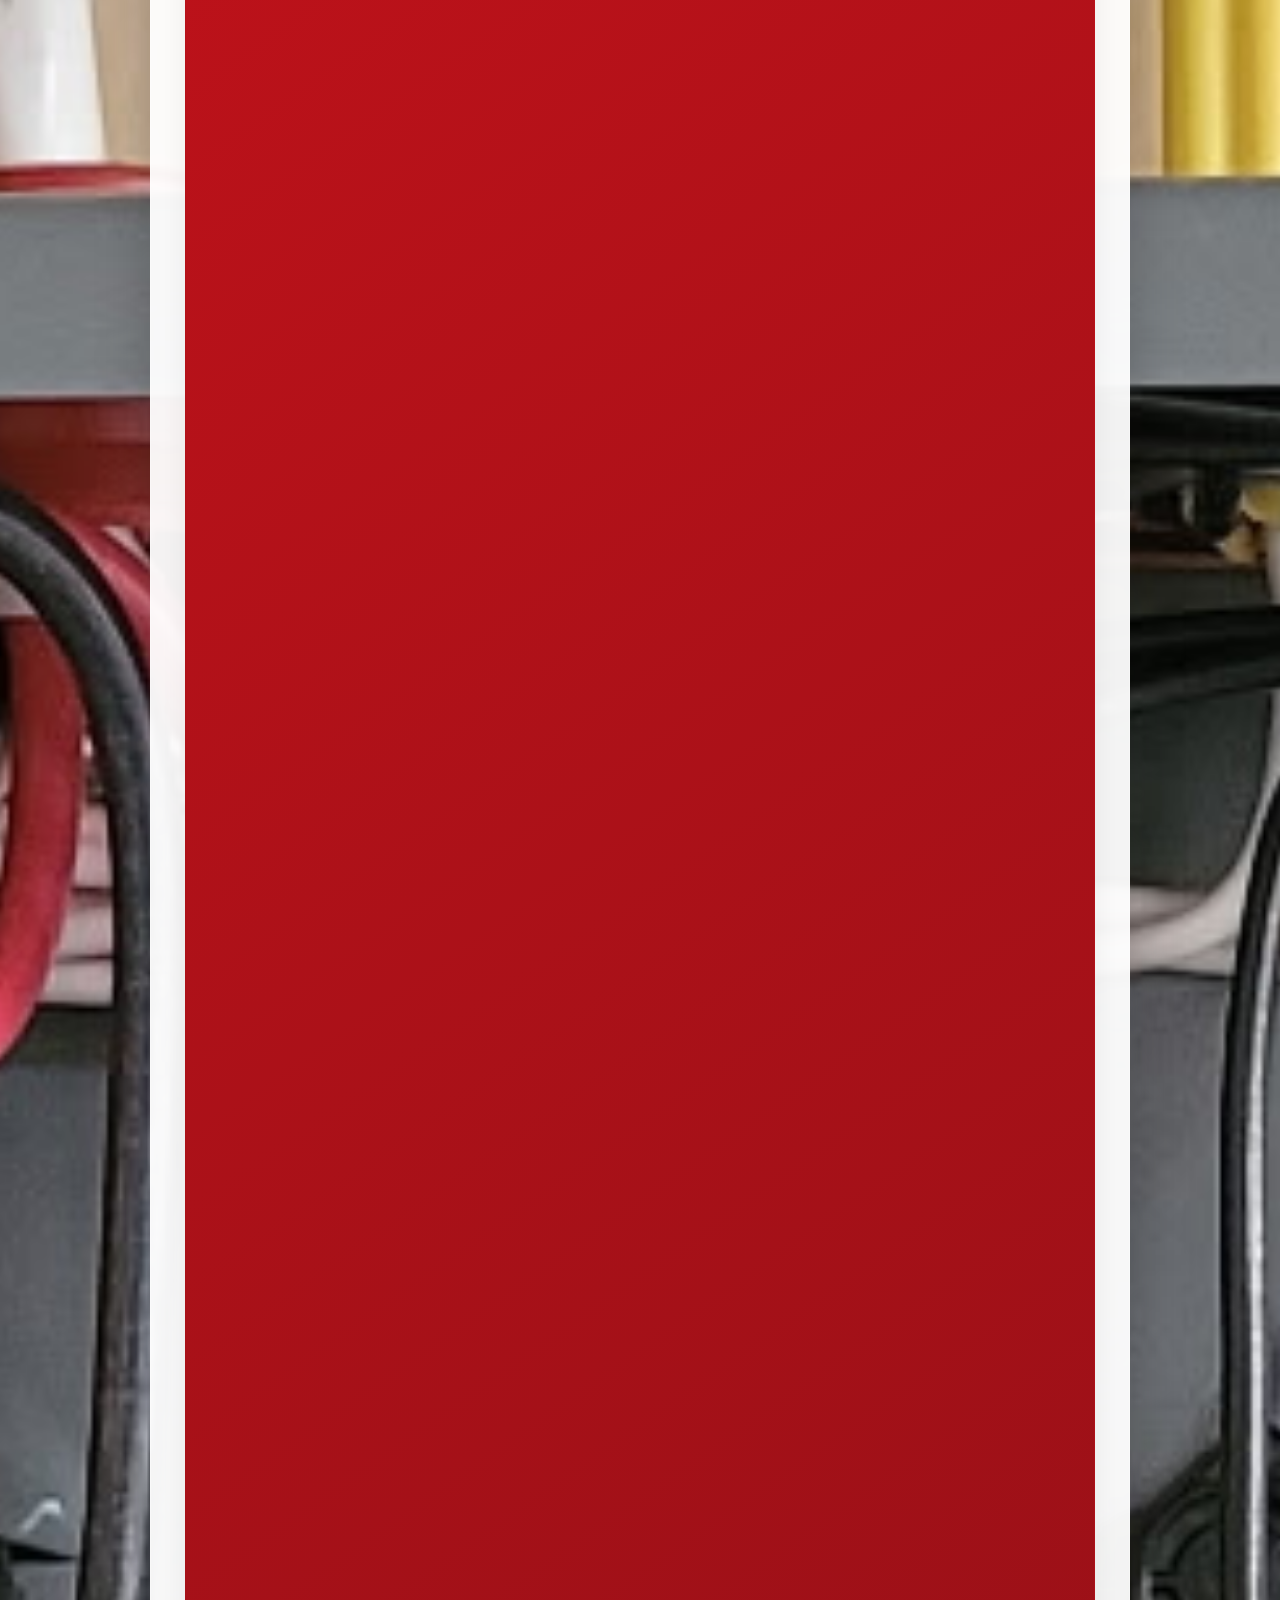
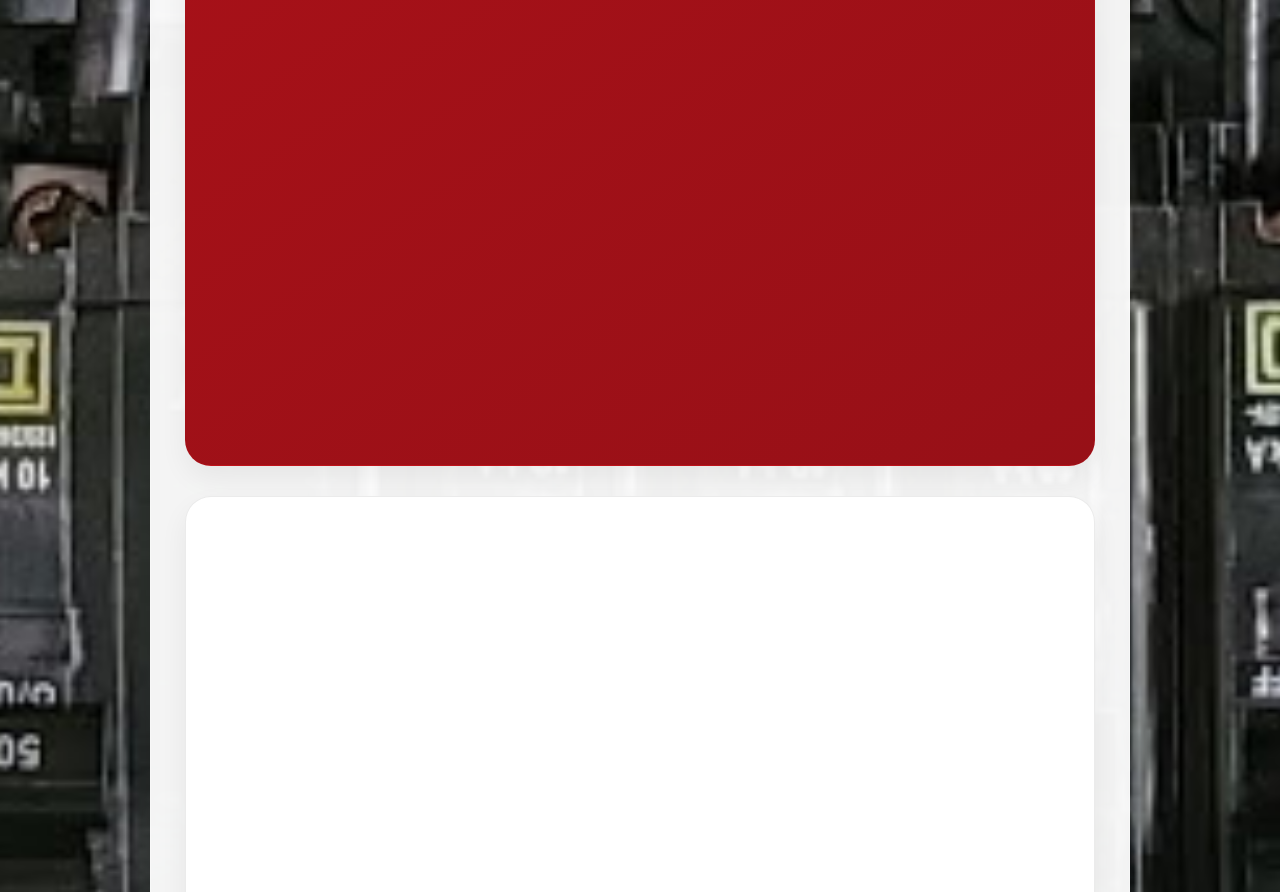
==== commit c45b068b: "Refresh homepage layout and section styling" ====
--- a/index.html
+++ b/index.html
@@ -221,6 +221,12 @@
             electrician for a service call, an electrical contractor for upgrades and renovations, or a reliable team
             for larger project work, we bring the same practical approach to every job.
           </p>
+          <div class="service-pill-row" aria-label="Core services">
+            <span>Residential Electrical</span>
+            <span>Commercial Projects</span>
+            <span>Industrial Support</span>
+            <span>Utility Field Work</span>
+          </div>
         </section>
 
         <section class="home-projects" aria-labelledby="project-highlights-title">
@@ -228,34 +234,55 @@
             <p class="page-kicker">Project Highlights</p>
             <h2 id="project-highlights-title">Electrical work completed in Sault Ste. Marie and surrounding communities</h2>
           </div>
-          <div class="project-gallery project-gallery--three">
-            <figure class="project-card">
+          <div class="home-project-layout">
+            <figure class="project-card project-card--featured">
               <img src="panel1.jpg" alt="Electrical panel installation by Veteran Electric" width="2048" height="1536" loading="lazy" decoding="async" />
-              <figcaption>Electrical upgrades and panel work completed with clean organization and reliable execution.</figcaption>
+              <figcaption>
+                <strong>Clean panel work and organized upgrades</strong>
+                <span>Electrical upgrades and panel work completed with clean organization, reliable execution, and a finish that reflects well on the completed job.</span>
+              </figcaption>
             </figure>
-            <figure class="project-card">
-              <img src="utility2.jpg" alt="Veteran Electric utility infrastructure field work" width="2048" height="1536" loading="lazy" decoding="async" />
-              <figcaption>Utility field support built for demanding environments, active sites, and practical coordination.</figcaption>
+            <div class="project-stack">
+              <figure class="project-card">
+                <img src="utility2.jpg" alt="Veteran Electric utility infrastructure field work" width="2048" height="1536" loading="lazy" decoding="async" />
+                <figcaption>
+                  <strong>Utility field coordination</strong>
+                  <span>Utility field support built for demanding environments, active sites, and practical coordination.</span>
+                </figcaption>
+              </figure>
+              <figure class="project-card">
+                <img src="shopandtrailer.jpg" alt="Veteran Electric trailer and equipment" width="2048" height="1536" loading="lazy" decoding="async" />
+                <figcaption>
+                  <strong>Prepared crews and equipment</strong>
+                  <span>Professional crews, organized equipment, and dependable support for projects across the region.</span>
+                </figcaption>
+              </figure>
+            </div>
+          </div>
+        </section>
+
+        <section class="section-block home-local-section" aria-labelledby="local-electrician-title">
+          <div class="home-local-grid">
+            <figure class="home-local-media">
+              <img src="teampicture2.jpg" alt="Veteran Electric crew" width="2048" height="1536" loading="lazy" decoding="async" />
             </figure>
-            <figure class="project-card">
-              <img src="shopandtrailer.jpg" alt="Veteran Electric trailer and equipment" width="2048" height="1536" loading="lazy" decoding="async" />
-              <figcaption>Professional crews, organized equipment, and dependable support for projects across the region.</figcaption>
-            </figure>
-          </div>
-        </section>
-
-        <section class="section-block home-local-section" aria-labelledby="local-electrician-title">
-          <h2 id="local-electrician-title">Local electrician and electrical contractor in Sault Ste. Marie</h2>
-          <p>
-            If you are searching for an electrician, electrical contractor, or electrical services in Sault Ste. Marie,
-            Veteran Electric provides local support for homes, businesses, industrial facilities, and utility-related
-            projects. We handle service calls, electrical upgrades, troubleshooting, renovations, and project work with
-            a focus on clear communication and dependable workmanship.
-          </p>
-          <p>
-            Our team works with homeowners, contractors, businesses, and facilities across Sault Ste. Marie and nearby
-            communities that need practical field experience, safe execution, and a contractor that shows up ready to work.
-          </p>
+            <div class="home-local-copy">
+              <p class="page-kicker">Why Clients Call Us</p>
+              <h2 id="local-electrician-title">Local electrician and electrical contractor in Sault Ste. Marie</h2>
+              <p>
+                If you are searching for an electrician, electrical contractor, or electrical services in Sault Ste. Marie,
+                Veteran Electric provides local support for homes, businesses, industrial facilities, and utility-related
+                projects. We handle service calls, electrical upgrades, troubleshooting, renovations, and project work with
+                a focus on clear communication and dependable workmanship.
+              </p>
+              <div class="feature-list home-local-points">
+                <div>Responsive electrical service for homes and businesses</div>
+                <div>Professional project support for contractors and facilities</div>
+                <div>Practical field experience with utility-related work</div>
+                <div>Safe execution and dependable communication from start to finish</div>
+              </div>
+            </div>
+          </div>
         </section>
 
         <section class="home-reviews" aria-labelledby="reviews-title">
@@ -266,6 +293,11 @@
           <p>
             See what clients are saying about Veteran Electric, then leave a review if we have worked together.
           </p>
+          <div class="review-trust-row" aria-label="Review actions">
+            <span>Read recent feedback</span>
+            <span>See local review signals</span>
+            <span>Leave a review after your project</span>
+          </div>
           <div class="quote-actions quote-actions--center">
             <a class="hero-contact-cta__button" href="https://g.page/r/Cc1NlknMTAOdEAE/review" target="_blank" rel="noopener">Read Our Reviews</a>
             <a class="quote-link-secondary" href="https://g.page/r/Cc1NlknMTAOdEAE/review" target="_blank" rel="noopener">Leave a Review</a>
--- a/styles.css
+++ b/styles.css
@@ -2880,13 +2880,46 @@
   contain-intrinsic-size: 1px 720px;
 }
 
+.home-service-area {
+  background: linear-gradient(145deg, #c1121a, #971017);
+  border-color: rgba(193, 18, 26, 0.24);
+  color: #ffffff;
+}
+
+.home-service-area .page-kicker,
+.home-service-area h2,
+.home-service-area p {
+  color: #ffffff;
+}
+
 .home-service-area p {
   max-width: 860px;
   margin: 0 auto;
-  color: var(--text-soft);
   font-size: 1rem;
   line-height: 1.8;
   text-align: center;
+}
+
+.service-pill-row {
+  display: flex;
+  flex-wrap: wrap;
+  gap: 10px;
+  justify-content: center;
+  margin-top: 22px;
+}
+
+.service-pill-row span {
+  display: inline-flex;
+  align-items: center;
+  justify-content: center;
+  min-height: 40px;
+  padding: 9px 14px;
+  border-radius: 999px;
+  background: rgba(255, 255, 255, 0.14);
+  border: 1px solid rgba(255, 255, 255, 0.18);
+  color: #ffffff;
+  font-weight: 600;
+  font-size: 0.88rem;
 }
 
 .home-reviews {
@@ -2903,14 +2936,105 @@
 
 .home-local-section h2 {
   margin-bottom: 16px;
-  text-align: center;
 }
 
 .home-local-section p {
   max-width: 860px;
-  margin-left: auto;
-  margin-right: auto;
-  text-align: center;
+}
+
+.home-local-grid {
+  display: grid;
+  grid-template-columns: minmax(280px, 0.95fr) minmax(0, 1.05fr);
+  gap: 28px;
+  align-items: center;
+}
+
+.home-local-media {
+  margin: 0;
+  overflow: hidden;
+  border-radius: 24px;
+  border: 1px solid var(--border);
+  box-shadow: var(--shadow-soft);
+  background: #ffffff;
+}
+
+.home-local-media img {
+  width: 100%;
+  height: 100%;
+  min-height: 420px;
+  object-fit: cover;
+  display: block;
+}
+
+.home-local-copy {
+  text-align: left;
+}
+
+.home-local-copy .page-kicker {
+  margin-bottom: 10px;
+}
+
+.home-local-points {
+  margin-top: 18px;
+  grid-template-columns: repeat(2, minmax(0, 1fr));
+}
+
+.home-local-points div {
+  background: #ffffff;
+  border: 1px solid var(--border);
+  border-radius: 16px;
+  padding: 14px 14px;
+  box-shadow: 0 8px 20px rgba(0, 0, 0, 0.05);
+}
+
+.home-project-layout {
+  display: grid;
+  grid-template-columns: minmax(0, 1.25fr) minmax(280px, 0.75fr);
+  gap: 18px;
+  align-items: stretch;
+}
+
+.project-stack {
+  display: grid;
+  gap: 18px;
+}
+
+.project-card--featured img {
+  height: 100%;
+  min-height: 520px;
+}
+
+.project-card figcaption strong {
+  display: block;
+  margin-bottom: 6px;
+  color: #111111;
+  font-size: 0.98rem;
+}
+
+.project-card figcaption span {
+  display: block;
+}
+
+.review-trust-row {
+  display: flex;
+  flex-wrap: wrap;
+  justify-content: center;
+  gap: 10px;
+  margin: 18px 0 4px;
+}
+
+.review-trust-row span {
+  display: inline-flex;
+  align-items: center;
+  justify-content: center;
+  min-height: 38px;
+  padding: 8px 14px;
+  border-radius: 999px;
+  background: #f5f5f5;
+  border: 1px solid var(--border);
+  color: #444444;
+  font-size: 0.86rem;
+  font-weight: 600;
 }
 
 .project-gallery {
@@ -3018,8 +3142,15 @@
     grid-template-columns: repeat(2, minmax(0, 1fr));
   }
 
-  .project-gallery--three {
+  .project-gallery--three,
+  .home-project-layout,
+  .home-local-grid {
     grid-template-columns: 1fr;
+  }
+
+  .project-card--featured img,
+  .home-local-media img {
+    min-height: 320px;
   }
 }
 
@@ -3040,6 +3171,10 @@
     grid-template-columns: 1fr;
   }
 
+  .home-local-points {
+    grid-template-columns: 1fr;
+  }
+
   .quote-actions {
     flex-direction: column;
   }
@@ -3053,6 +3188,11 @@
     margin-top: 22px;
   }
 
+  .service-pill-row,
+  .review-trust-row {
+    gap: 8px;
+  }
+
   .top-social {
     min-width: 166px;
   }
